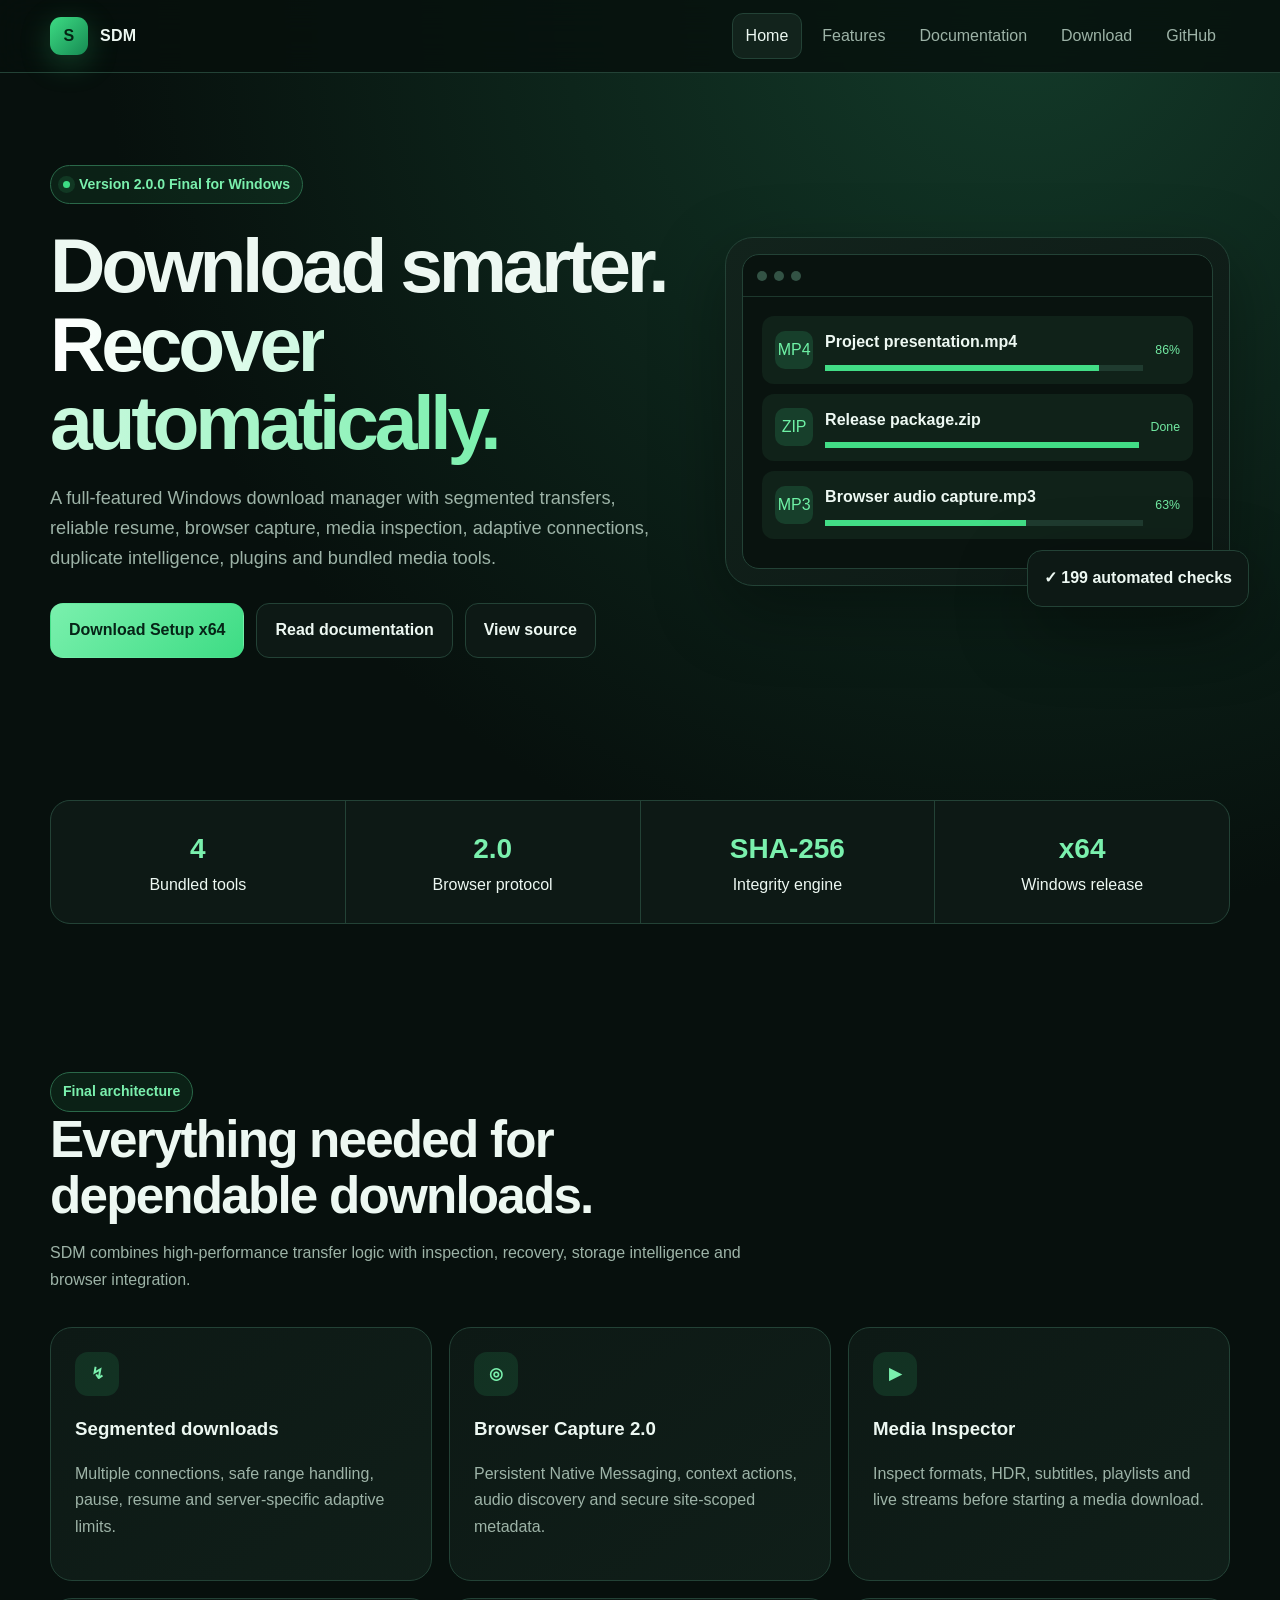
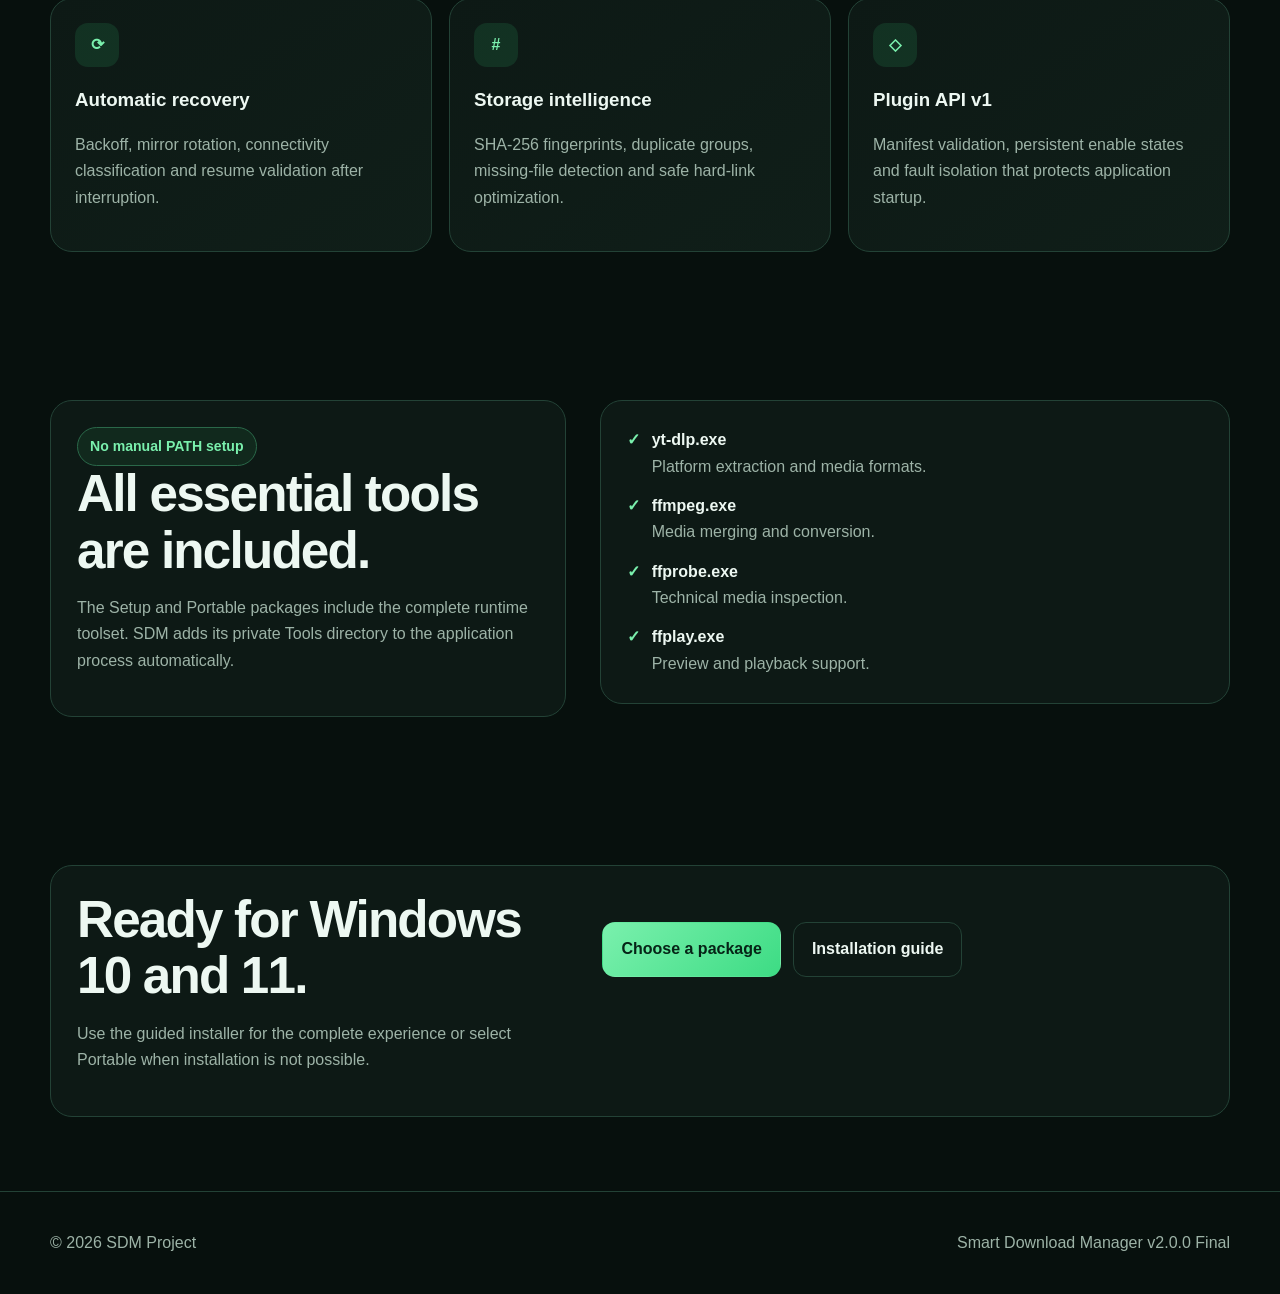
==== docs/index.html @ 6e7222d7 "Release SDM v2.0.0 Final" ====
<!doctype html><html lang="en"><head><meta charset="utf-8"><meta name="viewport" content="width=device-width,initial-scale=1"><meta name="color-scheme" content="dark"><meta name="theme-color" content="#07100d"><meta name="description" content="SDM v2.0.0 is a smart Windows download manager with segmented downloads, browser capture, media inspection, recovery, plugins and bundled tools."><title>SDM — Smart Download Manager</title><link rel="stylesheet" href="assets/css/site.css"></head><body><nav class="nav"><div class="container nav-inner"><a class="brand" href="index.html"><span class="logo">S</span> SDM</a><button class="icon-btn menu-btn">Menu</button><div class="nav-links"><a class="active" href="index.html">Home</a><a href="features.html">Features</a><a href="docs.html">Documentation</a><a href="download.html">Download</a><a data-repo href="#">GitHub</a></div></div></nav><main><section class="hero"><div class="container hero-grid"><div><span class="eyebrow"><i class="dot"></i> Version 2.0.0 Final for Windows</span><h1>Download smarter.<br><span class="gradient">Recover automatically.</span></h1><p class="lead">A full-featured Windows download manager with segmented transfers, reliable resume, browser capture, media inspection, adaptive connections, duplicate intelligence, plugins and bundled media tools.</p><div class="actions"><a class="btn primary" data-release="setup" href="#">Download Setup x64</a><a class="btn" href="docs.html">Read documentation</a><a class="btn" data-repo href="#">View source</a></div></div><div><div class="hero-card"><div class="window"><div class="window-top"><span></span><span></span><span></span></div><div class="window-body"><div class="download-row"><div class="file-icon">MP4</div><div><b>Project presentation.mp4</b><div class="bar"><i style="width:86%"></i></div></div><span class="status">86%</span></div><div class="download-row"><div class="file-icon">ZIP</div><div><b>Release package.zip</b><div class="bar"><i style="width:100%"></i></div></div><span class="status">Done</span></div><div class="download-row"><div class="file-icon">MP3</div><div><b>Browser audio capture.mp3</b><div class="bar"><i style="width:63%"></i></div></div><span class="status">63%</span></div></div></div><div class="float-badge">✓ 199 automated checks</div></div></div></div></section><section class="section"><div class="container"><div class="stats"><div class="stat"><strong>4</strong>Bundled tools</div><div class="stat"><strong>2.0</strong>Browser protocol</div><div class="stat"><strong>SHA-256</strong>Integrity engine</div><div class="stat"><strong>x64</strong>Windows release</div></div></div></section><section class="section"><div class="container"><div class="section-head"><span class="eyebrow">Final architecture</span><h2>Everything needed for dependable downloads.</h2><p class="muted">SDM combines high-performance transfer logic with inspection, recovery, storage intelligence and browser integration.</p></div><div class="grid"><article class="card"><span class="card-icon">↯</span><h3>Segmented downloads</h3><p class="muted">Multiple connections, safe range handling, pause, resume and server-specific adaptive limits.</p></article><article class="card"><span class="card-icon">◎</span><h3>Browser Capture 2.0</h3><p class="muted">Persistent Native Messaging, context actions, audio discovery and secure site-scoped metadata.</p></article><article class="card"><span class="card-icon">▶</span><h3>Media Inspector</h3><p class="muted">Inspect formats, HDR, subtitles, playlists and live streams before starting a media download.</p></article><article class="card"><span class="card-icon">⟳</span><h3>Automatic recovery</h3><p class="muted">Backoff, mirror rotation, connectivity classification and resume validation after interruption.</p></article><article class="card"><span class="card-icon">#</span><h3>Storage intelligence</h3><p class="muted">SHA-256 fingerprints, duplicate groups, missing-file detection and safe hard-link optimization.</p></article><article class="card"><span class="card-icon">◇</span><h3>Plugin API v1</h3><p class="muted">Manifest validation, persistent enable states and fault isolation that protects application startup.</p></article></div></div></section><section class="section"><div class="container split"><div class="panel"><span class="eyebrow">No manual PATH setup</span><h2>All essential tools are included.</h2><p class="muted">The Setup and Portable packages include the complete runtime toolset. SDM adds its private Tools directory to the application process automatically.</p></div><div class="panel checklist"><div class="check"><b>✓</b><div><strong>yt-dlp.exe</strong><br><span class="muted">Platform extraction and media formats.</span></div></div><div class="check"><b>✓</b><div><strong>ffmpeg.exe</strong><br><span class="muted">Media merging and conversion.</span></div></div><div class="check"><b>✓</b><div><strong>ffprobe.exe</strong><br><span class="muted">Technical media inspection.</span></div></div><div class="check"><b>✓</b><div><strong>ffplay.exe</strong><br><span class="muted">Preview and playback support.</span></div></div></div></div></section><section class="section"><div class="container panel"><div class="split"><div><h2>Ready for Windows 10 and 11.</h2><p class="muted">Use the guided installer for the complete experience or select Portable when installation is not possible.</p></div><div class="actions"><a class="btn primary" href="download.html">Choose a package</a><a class="btn" href="docs.html#install">Installation guide</a></div></div></div></section></main><footer class="footer"><div class="container footer-grid"><span>© <span data-year></span> SDM Project</span><span>Smart Download Manager v2.0.0 Final</span></div></footer><script src="assets/js/site.js"></script></body></html>
---- docs/assets/css/site.css ----
:root{color-scheme:dark;--bg:#07100d;--surface:#0d1915;--surface2:#12231c;--text:#edf8f2;--muted:#9db3a7;--line:#234236;--green:#3ddc84;--green2:#7af0ad;--shadow:0 24px 70px rgba(0,0,0,.34);--radius:22px;--max:1180px}*{box-sizing:border-box}html{scroll-behavior:smooth}body{margin:0;background:radial-gradient(circle at 80% 0,#133a29 0,transparent 30%),var(--bg);color:var(--text);font-family:Inter,Segoe UI,Arial,sans-serif;line-height:1.65}a{color:inherit;text-decoration:none}button,input{font:inherit}.container{width:min(calc(100% - 32px),var(--max));margin:auto}.nav{position:sticky;top:0;z-index:50;background:color-mix(in srgb,var(--bg) 84%,transparent);backdrop-filter:blur(18px);border-bottom:1px solid var(--line)}.nav-inner{height:72px;display:flex;align-items:center;justify-content:space-between;gap:22px}.brand{display:flex;align-items:center;gap:12px;font-weight:800;letter-spacing:.3px}.logo{width:38px;height:38px;border-radius:11px;background:linear-gradient(135deg,var(--green),#168a52);display:grid;place-items:center;color:#042313;font-weight:900;box-shadow:0 8px 30px rgba(61,220,132,.25)}.nav-links{display:flex;align-items:center;gap:6px}.nav-links a,.icon-btn{padding:9px 13px;border-radius:11px;color:var(--muted);border:1px solid transparent;background:transparent;cursor:pointer}.nav-links a:hover,.nav-links a.active,.icon-btn:hover{color:var(--text);background:var(--surface2);border-color:var(--line)}.menu-btn{display:none}.hero{padding:92px 0 68px}.hero-grid{display:grid;grid-template-columns:1.1fr .9fr;gap:58px;align-items:center}.eyebrow{display:inline-flex;align-items:center;gap:9px;padding:7px 12px;border:1px solid #2a6849;border-radius:999px;color:var(--green2);background:rgba(61,220,132,.08);font-size:.88rem;font-weight:700}.dot{width:7px;height:7px;border-radius:50%;background:var(--green);box-shadow:0 0 0 5px rgba(61,220,132,.12)}h1{font-size:clamp(2.55rem,6vw,5.5rem);line-height:1.02;letter-spacing:-.055em;margin:22px 0 22px}.gradient{background:linear-gradient(90deg,#fff,var(--green2));-webkit-background-clip:text;color:transparent}.lead{font-size:1.14rem;color:var(--muted);max-width:700px}.actions{display:flex;flex-wrap:wrap;gap:12px;margin-top:30px}.btn{display:inline-flex;align-items:center;justify-content:center;gap:9px;padding:13px 18px;border-radius:13px;font-weight:800;border:1px solid var(--line);background:var(--surface);transition:.2s}.btn:hover{transform:translateY(-2px);border-color:#398060}.btn.primary{color:#062417;background:linear-gradient(135deg,var(--green2),var(--green));border-color:transparent}.hero-card{position:relative;background:linear-gradient(145deg,var(--surface2),var(--surface));border:1px solid var(--line);border-radius:28px;padding:16px;box-shadow:var(--shadow)}.window{border:1px solid var(--line);border-radius:17px;overflow:hidden;background:#09130f}.window-top{height:42px;display:flex;align-items:center;gap:7px;padding:0 14px;border-bottom:1px solid #1d382d}.window-top span{width:10px;height:10px;border-radius:50%;background:#335345}.window-body{padding:19px}.download-row{display:grid;grid-template-columns:38px 1fr auto;gap:12px;align-items:center;padding:13px;border-radius:12px;background:#102219;margin-bottom:10px}.file-icon{width:38px;height:38px;display:grid;place-items:center;border-radius:10px;background:#173f2b;color:#6ef1a5}.bar{height:6px;background:#1f3b2f;border-radius:0;margin-top:9px;overflow:hidden}.bar i{display:block;height:100%;background:#42dd86}.status{font-size:.77rem;color:#72e9a2}.float-badge{position:absolute;right:-20px;bottom:-22px;background:var(--surface);border:1px solid var(--line);padding:14px 16px;border-radius:15px;box-shadow:var(--shadow);font-weight:800}.section{padding:74px 0}.section-head{max-width:720px;margin-bottom:34px}.section h2{font-size:clamp(2rem,4vw,3.3rem);line-height:1.1;letter-spacing:-.035em;margin:0 0 13px}.muted{color:var(--muted)}.grid{display:grid;grid-template-columns:repeat(3,1fr);gap:17px}.card{background:linear-gradient(145deg,var(--surface),color-mix(in srgb,var(--surface2) 55%,var(--surface)));border:1px solid var(--line);border-radius:var(--radius);padding:24px;transition:.22s}.card:hover{transform:translateY(-4px);border-color:#3b7659}.card-icon{width:44px;height:44px;border-radius:13px;display:grid;place-items:center;background:rgba(61,220,132,.12);color:var(--green2);font-weight:900}.card h3{margin:18px 0 8px}.stats{display:grid;grid-template-columns:repeat(4,1fr);gap:1px;background:var(--line);border:1px solid var(--line);border-radius:20px;overflow:hidden}.stat{background:var(--surface);padding:25px;text-align:center}.stat strong{display:block;font-size:1.75rem;color:var(--green2)}.split{display:grid;grid-template-columns:.9fr 1.1fr;gap:34px;align-items:start}.panel{background:var(--surface);border:1px solid var(--line);border-radius:var(--radius);padding:26px}.checklist{display:grid;gap:13px}.check{display:flex;gap:12px}.check b{color:var(--green2)}.download-grid{display:grid;grid-template-columns:repeat(3,1fr);gap:18px}.download-card{position:relative}.tag{position:absolute;top:18px;right:18px;font-size:.72rem;font-weight:900;color:#072518;background:var(--green2);padding:5px 9px;border-radius:999px}.code{position:relative;background:#050a08;color:#cce9d8;border:1px solid #20382f;border-radius:14px;padding:17px;overflow:auto;font:13px/1.65 Consolas,monospace}.copy{position:absolute;top:10px;right:10px;border:1px solid #28493a;background:#10231a;color:#cce9d8;border-radius:8px;padding:6px 9px;cursor:pointer}.docs-layout{display:grid;grid-template-columns:250px 1fr;gap:32px;padding:45px 0 80px}.sidebar{position:sticky;top:94px;height:max-content;border:1px solid var(--line);border-radius:17px;padding:12px;background:var(--surface)}.sidebar a{display:block;padding:9px 11px;border-radius:9px;color:var(--muted)}.sidebar a:hover{background:var(--surface2);color:var(--text)}.doc-content h1{font-size:clamp(2.4rem,5vw,4.4rem)}.doc-content h2{margin-top:54px;padding-top:20px;border-top:1px solid var(--line)}.table-wrap{overflow:auto;border:1px solid var(--line);border-radius:14px}table{width:100%;border-collapse:collapse;min-width:650px}th,td{text-align:left;padding:13px 15px;border-bottom:1px solid var(--line)}th{background:var(--surface2)}.faq details{background:var(--surface);border:1px solid var(--line);border-radius:14px;padding:17px 19px;margin-bottom:10px}.faq summary{cursor:pointer;font-weight:800}.footer{border-top:1px solid var(--line);padding:38px 0;color:var(--muted)}.footer-grid{display:flex;justify-content:space-between;gap:20px;flex-wrap:wrap}.notice{padding:15px 17px;border-radius:13px;border:1px solid #376c50;background:rgba(61,220,132,.07)}@media(max-width:900px){.hero-grid,.split{grid-template-columns:1fr}.hero-card{max-width:620px}.grid{grid-template-columns:repeat(2,1fr)}.download-grid{grid-template-columns:1fr}.docs-layout{grid-template-columns:1fr}.sidebar{position:static;display:flex;overflow:auto;white-space:nowrap}.stats{grid-template-columns:repeat(2,1fr)}}@media(max-width:720px){.nav-inner{height:64px}.menu-btn{display:block}.nav-links{display:none;position:absolute;left:16px;right:16px;top:70px;flex-direction:column;align-items:stretch;padding:10px;background:var(--surface);border:1px solid var(--line);border-radius:16px;box-shadow:var(--shadow)}.nav-links.open{display:flex}.hero{padding:62px 0 48px}.grid{grid-template-columns:1fr}.stats{grid-template-columns:1fr 1fr}.float-badge{position:static;margin-top:12px}.actions .btn{width:100%}.container{width:min(calc(100% - 22px),var(--max))}}@media(max-width:420px){.stats{grid-template-columns:1fr}h1{font-size:2.6rem}.card,.panel{padding:19px}}@media(prefers-reduced-motion:reduce){*{scroll-behavior:auto!important;transition:none!important}}
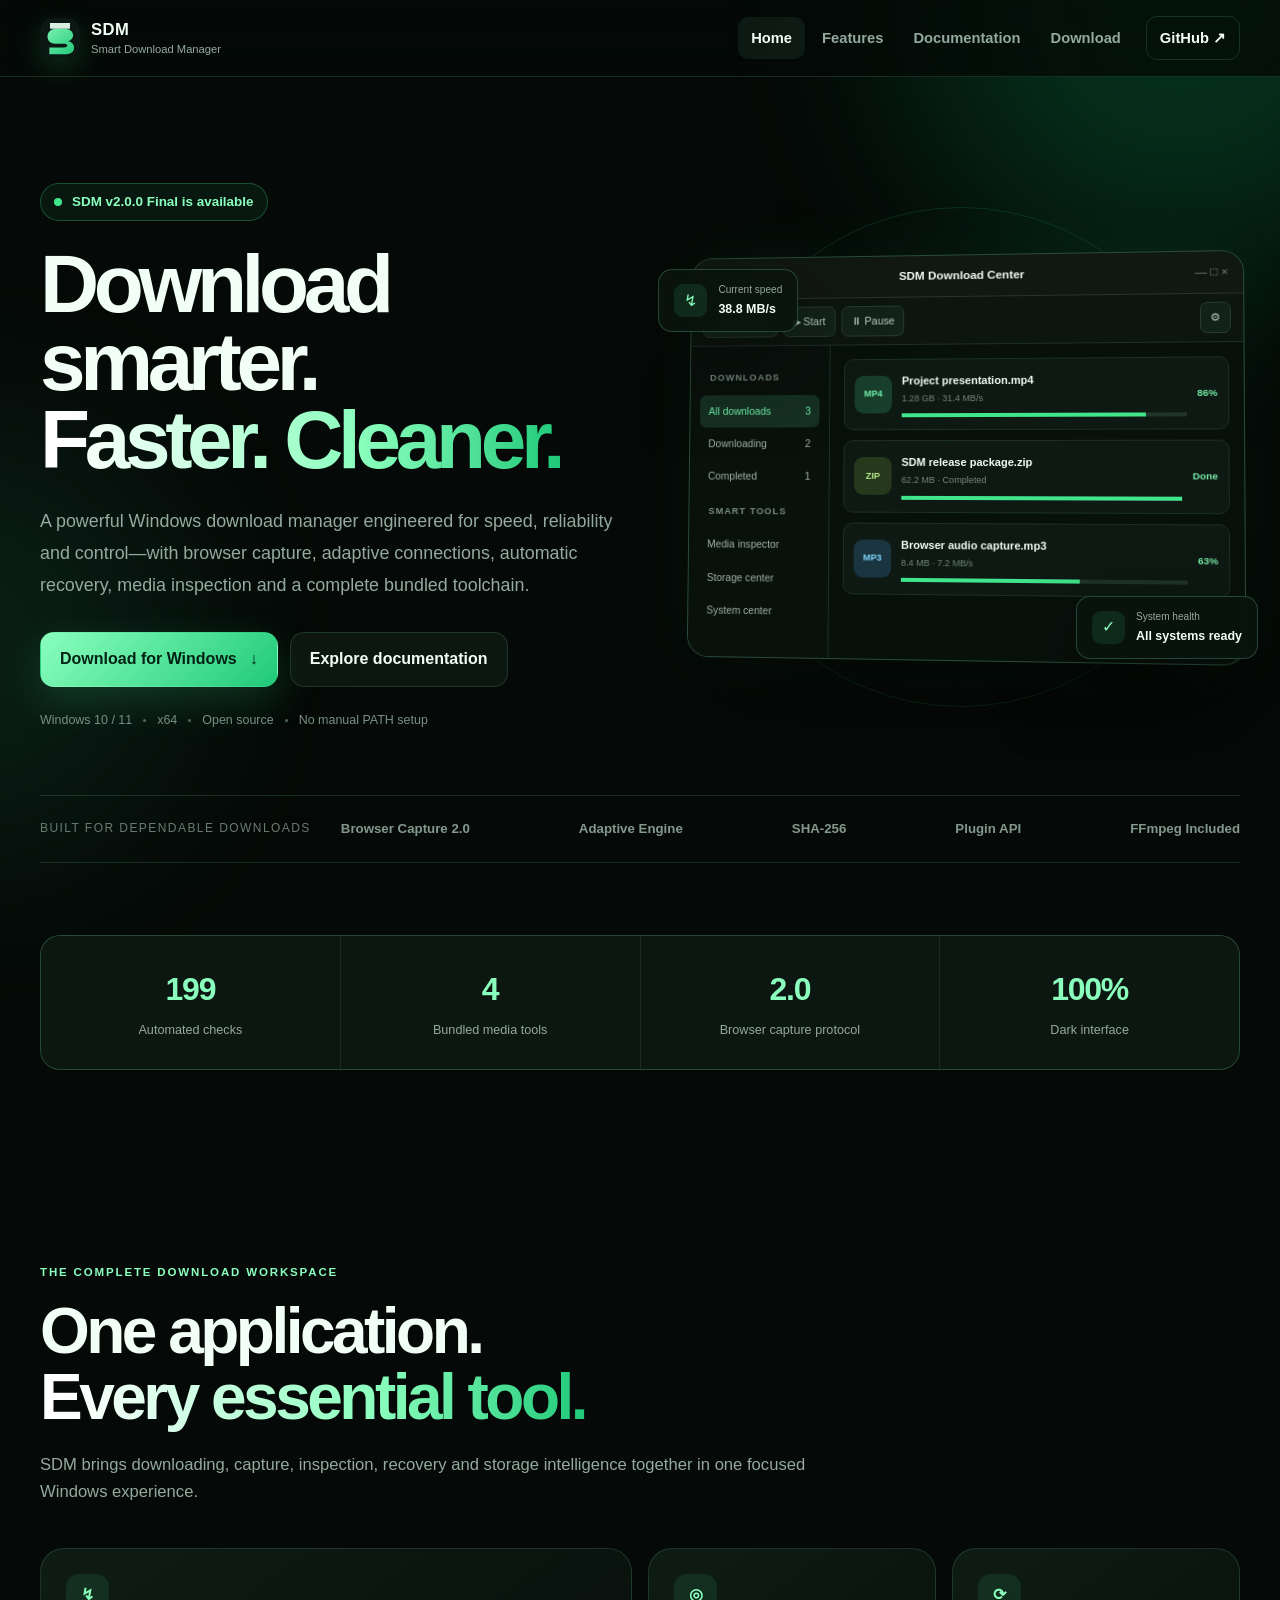
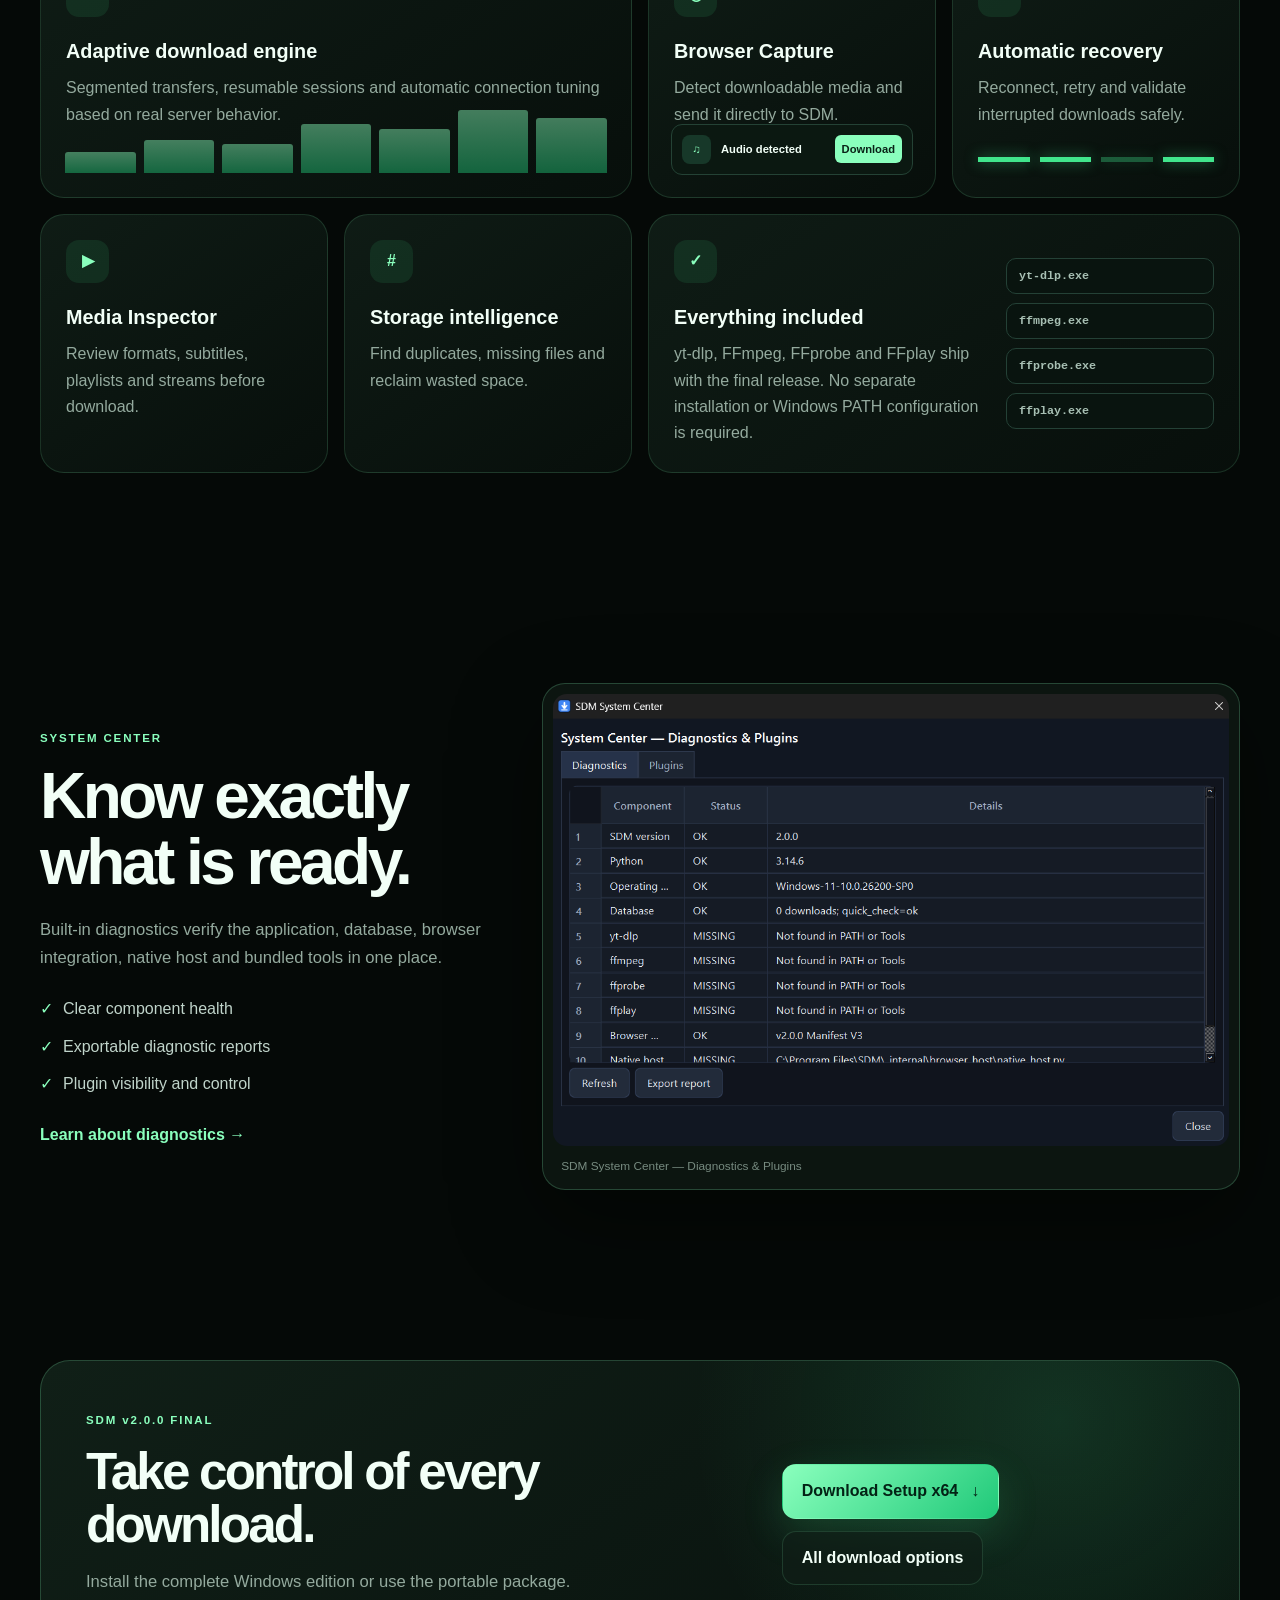
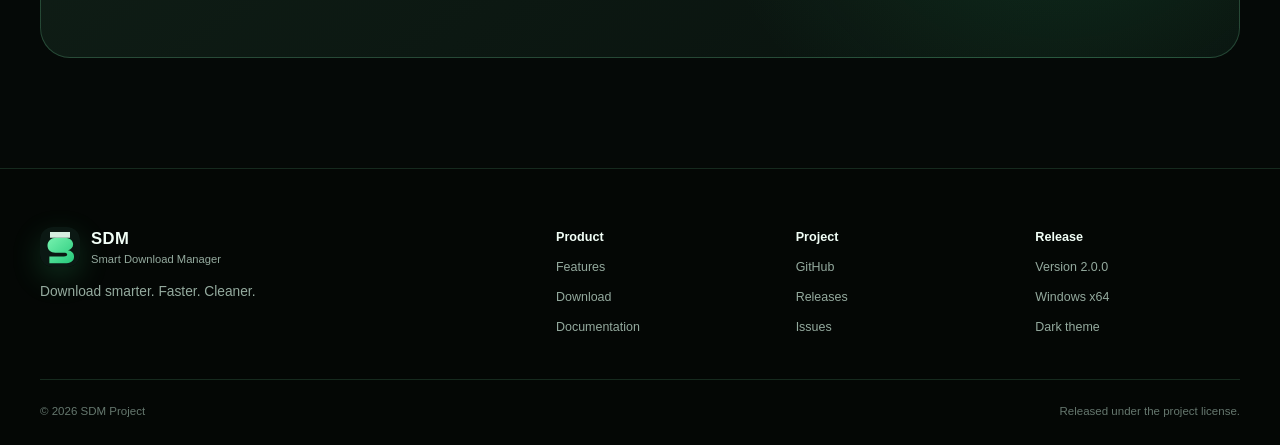
==== commit faf47495: "Build SDM official website phase 1" ====
--- a/docs/index.html
+++ b/docs/index.html
@@ -1 +1,112 @@
-<!doctype html><html lang="en"><head><meta charset="utf-8"><meta name="viewport" content="width=device-width,initial-scale=1"><meta name="color-scheme" content="dark"><meta name="theme-color" content="#07100d"><meta name="description" content="SDM v2.0.0 is a smart Windows download manager with segmented downloads, browser capture, media inspection, recovery, plugins and bundled tools."><title>SDM — Smart Download Manager</title><link rel="stylesheet" href="assets/css/site.css"></head><body><nav class="nav"><div class="container nav-inner"><a class="brand" href="index.html"><span class="logo">S</span> SDM</a><button class="icon-btn menu-btn">Menu</button><div class="nav-links"><a class="active" href="index.html">Home</a><a href="features.html">Features</a><a href="docs.html">Documentation</a><a href="download.html">Download</a><a data-repo href="#">GitHub</a></div></div></nav><main><section class="hero"><div class="container hero-grid"><div><span class="eyebrow"><i class="dot"></i> Version 2.0.0 Final for Windows</span><h1>Download smarter.<br><span class="gradient">Recover automatically.</span></h1><p class="lead">A full-featured Windows download manager with segmented transfers, reliable resume, browser capture, media inspection, adaptive connections, duplicate intelligence, plugins and bundled media tools.</p><div class="actions"><a class="btn primary" data-release="setup" href="#">Download Setup x64</a><a class="btn" href="docs.html">Read documentation</a><a class="btn" data-repo href="#">View source</a></div></div><div><div class="hero-card"><div class="window"><div class="window-top"><span></span><span></span><span></span></div><div class="window-body"><div class="download-row"><div class="file-icon">MP4</div><div><b>Project presentation.mp4</b><div class="bar"><i style="width:86%"></i></div></div><span class="status">86%</span></div><div class="download-row"><div class="file-icon">ZIP</div><div><b>Release package.zip</b><div class="bar"><i style="width:100%"></i></div></div><span class="status">Done</span></div><div class="download-row"><div class="file-icon">MP3</div><div><b>Browser audio capture.mp3</b><div class="bar"><i style="width:63%"></i></div></div><span class="status">63%</span></div></div></div><div class="float-badge">✓ 199 automated checks</div></div></div></div></section><section class="section"><div class="container"><div class="stats"><div class="stat"><strong>4</strong>Bundled tools</div><div class="stat"><strong>2.0</strong>Browser protocol</div><div class="stat"><strong>SHA-256</strong>Integrity engine</div><div class="stat"><strong>x64</strong>Windows release</div></div></div></section><section class="section"><div class="container"><div class="section-head"><span class="eyebrow">Final architecture</span><h2>Everything needed for dependable downloads.</h2><p class="muted">SDM combines high-performance transfer logic with inspection, recovery, storage intelligence and browser integration.</p></div><div class="grid"><article class="card"><span class="card-icon">↯</span><h3>Segmented downloads</h3><p class="muted">Multiple connections, safe range handling, pause, resume and server-specific adaptive limits.</p></article><article class="card"><span class="card-icon">◎</span><h3>Browser Capture 2.0</h3><p class="muted">Persistent Native Messaging, context actions, audio discovery and secure site-scoped metadata.</p></article><article class="card"><span class="card-icon">▶</span><h3>Media Inspector</h3><p class="muted">Inspect formats, HDR, subtitles, playlists and live streams before starting a media download.</p></article><article class="card"><span class="card-icon">⟳</span><h3>Automatic recovery</h3><p class="muted">Backoff, mirror rotation, connectivity classification and resume validation after interruption.</p></article><article class="card"><span class="card-icon">#</span><h3>Storage intelligence</h3><p class="muted">SHA-256 fingerprints, duplicate groups, missing-file detection and safe hard-link optimization.</p></article><article class="card"><span class="card-icon">◇</span><h3>Plugin API v1</h3><p class="muted">Manifest validation, persistent enable states and fault isolation that protects application startup.</p></article></div></div></section><section class="section"><div class="container split"><div class="panel"><span class="eyebrow">No manual PATH setup</span><h2>All essential tools are included.</h2><p class="muted">The Setup and Portable packages include the complete runtime toolset. SDM adds its private Tools directory to the application process automatically.</p></div><div class="panel checklist"><div class="check"><b>✓</b><div><strong>yt-dlp.exe</strong><br><span class="muted">Platform extraction and media formats.</span></div></div><div class="check"><b>✓</b><div><strong>ffmpeg.exe</strong><br><span class="muted">Media merging and conversion.</span></div></div><div class="check"><b>✓</b><div><strong>ffprobe.exe</strong><br><span class="muted">Technical media inspection.</span></div></div><div class="check"><b>✓</b><div><strong>ffplay.exe</strong><br><span class="muted">Preview and playback support.</span></div></div></div></div></section><section class="section"><div class="container panel"><div class="split"><div><h2>Ready for Windows 10 and 11.</h2><p class="muted">Use the guided installer for the complete experience or select Portable when installation is not possible.</p></div><div class="actions"><a class="btn primary" href="download.html">Choose a package</a><a class="btn" href="docs.html#install">Installation guide</a></div></div></div></section></main><footer class="footer"><div class="container footer-grid"><span>© <span data-year></span> SDM Project</span><span>Smart Download Manager v2.0.0 Final</span></div></footer><script src="assets/js/site.js"></script></body></html>
+<!doctype html>
+<html lang="en">
+<head>
+  <meta charset="utf-8">
+  <meta name="viewport" content="width=device-width,initial-scale=1">
+  <meta name="color-scheme" content="dark">
+  <meta name="theme-color" content="#050907">
+  <meta name="description" content="SDM is a modern Windows download manager with browser capture, resilient recovery, media inspection, smart rules, plugins and bundled tools.">
+  <meta property="og:title" content="SDM — Smart Download Manager">
+  <meta property="og:description" content="Download smarter. Faster. Cleaner.">
+  <meta property="og:type" content="website">
+  <meta property="og:image" content="assets/img/system-center.png">
+  <title>SDM — Smart Download Manager</title>
+  <link rel="icon" href="assets/img/logo.svg" type="image/svg+xml">
+  <link rel="stylesheet" href="assets/css/site.css">
+</head>
+<body>
+  <div class="ambient ambient-one" aria-hidden="true"></div>
+  <div class="ambient ambient-two" aria-hidden="true"></div>
+  <header class="site-header">
+    <div class="container nav-inner">
+      <a class="brand" href="index.html" aria-label="SDM home"><img src="assets/img/logo.svg" alt="" width="40" height="40"><span><strong>SDM</strong><small>Smart Download Manager</small></span></a>
+      <button class="menu-btn" type="button" aria-label="Open navigation" aria-expanded="false"><span></span><span></span><span></span></button>
+      <nav class="nav-links" aria-label="Primary navigation">
+        <a class="active" href="index.html">Home</a>
+        <a href="features.html">Features</a>
+        <a href="docs.html">Documentation</a>
+        <a href="download.html">Download</a>
+        <a class="nav-github" data-repo href="#">GitHub <span>↗</span></a>
+      </nav>
+    </div>
+  </header>
+
+  <main>
+    <section class="hero section-shell">
+      <div class="container hero-grid">
+        <div class="hero-copy reveal">
+          <div class="release-pill"><span class="pulse"></span> SDM v2.0.0 Final is available</div>
+          <h1>Download smarter.<br><span>Faster. Cleaner.</span></h1>
+          <p class="hero-lead">A powerful Windows download manager engineered for speed, reliability and control—with browser capture, adaptive connections, automatic recovery, media inspection and a complete bundled toolchain.</p>
+          <div class="hero-actions">
+            <a class="btn btn-primary" data-release="setup" href="#"><span>Download for Windows</span><b>↓</b></a>
+            <a class="btn btn-secondary" href="docs.html">Explore documentation</a>
+          </div>
+          <div class="hero-meta">
+            <span>Windows 10 / 11</span><i></i><span>x64</span><i></i><span>Open source</span><i></i><span>No manual PATH setup</span>
+          </div>
+        </div>
+
+        <div class="product-stage reveal" data-delay="120">
+          <div class="stage-orbit orbit-a"></div><div class="stage-orbit orbit-b"></div>
+          <div class="app-window" data-parallax>
+            <div class="app-titlebar"><div class="traffic"><span></span><span></span><span></span></div><strong>SDM Download Center</strong><div class="title-action">— □ ×</div></div>
+            <div class="app-toolbar"><button>＋ Add URL</button><button>▶ Start</button><button>⏸ Pause</button><span></span><button>⚙</button></div>
+            <div class="app-content">
+              <aside class="app-sidebar"><b>Downloads</b><a class="selected">All downloads <em>3</em></a><a>Downloading <em>2</em></a><a>Completed <em>1</em></a><b>Smart tools</b><a>Media inspector</a><a>Storage center</a><a>System center</a></aside>
+              <div class="app-list">
+                <div class="download-item"><div class="file-type video">MP4</div><div class="file-info"><strong>Project presentation.mp4</strong><small>1.28 GB · 31.4 MB/s</small><div class="progress"><span style="width:86%"></span></div></div><b class="percent">86%</b></div>
+                <div class="download-item"><div class="file-type archive">ZIP</div><div class="file-info"><strong>SDM release package.zip</strong><small>62.2 MB · Completed</small><div class="progress"><span style="width:100%"></span></div></div><b class="done">Done</b></div>
+                <div class="download-item"><div class="file-type audio">MP3</div><div class="file-info"><strong>Browser audio capture.mp3</strong><small>8.4 MB · 7.2 MB/s</small><div class="progress"><span style="width:63%"></span></div></div><b class="percent">63%</b></div>
+              </div>
+            </div>
+          </div>
+          <div class="stage-card card-speed"><span>↯</span><div><small>Current speed</small><strong>38.8 MB/s</strong></div></div>
+          <div class="stage-card card-health"><span>✓</span><div><small>System health</small><strong>All systems ready</strong></div></div>
+        </div>
+      </div>
+      <div class="container trusted-row reveal" data-delay="180"><span>Built for dependable downloads</span><div><b>Browser Capture 2.0</b><b>Adaptive Engine</b><b>SHA-256</b><b>Plugin API</b><b>FFmpeg Included</b></div></div>
+    </section>
+
+    <section class="metrics section-shell">
+      <div class="container metric-grid reveal">
+        <article><strong>199</strong><span>Automated checks</span></article>
+        <article><strong>4</strong><span>Bundled media tools</span></article>
+        <article><strong>2.0</strong><span>Browser capture protocol</span></article>
+        <article><strong>100%</strong><span>Dark interface</span></article>
+      </div>
+    </section>
+
+    <section class="showcase section-shell">
+      <div class="container">
+        <div class="section-heading reveal"><span class="kicker">THE COMPLETE DOWNLOAD WORKSPACE</span><h2>One application.<br><span>Every essential tool.</span></h2><p>SDM brings downloading, capture, inspection, recovery and storage intelligence together in one focused Windows experience.</p></div>
+        <div class="feature-bento">
+          <article class="bento-card bento-wide reveal"><div class="icon-box">↯</div><h3>Adaptive download engine</h3><p>Segmented transfers, resumable sessions and automatic connection tuning based on real server behavior.</p><div class="mini-chart"><i style="height:30%"></i><i style="height:48%"></i><i style="height:42%"></i><i style="height:72%"></i><i style="height:64%"></i><i style="height:92%"></i><i style="height:80%"></i></div></article>
+          <article class="bento-card reveal" data-delay="80"><div class="icon-box">◎</div><h3>Browser Capture</h3><p>Detect downloadable media and send it directly to SDM.</p><div class="browser-chip"><span>♫</span><b>Audio detected</b><em>Download</em></div></article>
+          <article class="bento-card reveal" data-delay="120"><div class="icon-box">⟳</div><h3>Automatic recovery</h3><p>Reconnect, retry and validate interrupted downloads safely.</p><div class="recovery-line"><span></span><span></span><span></span><span></span></div></article>
+          <article class="bento-card reveal"><div class="icon-box">▶</div><h3>Media Inspector</h3><p>Review formats, subtitles, playlists and streams before download.</p></article>
+          <article class="bento-card reveal" data-delay="80"><div class="icon-box">#</div><h3>Storage intelligence</h3><p>Find duplicates, missing files and reclaim wasted space.</p></article>
+          <article class="bento-card bento-wide tools-card reveal" data-delay="120"><div><div class="icon-box">✓</div><h3>Everything included</h3><p>yt-dlp, FFmpeg, FFprobe and FFplay ship with the final release. No separate installation or Windows PATH configuration is required.</p></div><div class="tool-list"><span>yt-dlp.exe</span><span>ffmpeg.exe</span><span>ffprobe.exe</span><span>ffplay.exe</span></div></article>
+        </div>
+      </div>
+    </section>
+
+    <section class="system-preview section-shell">
+      <div class="container preview-grid">
+        <div class="preview-copy reveal"><span class="kicker">SYSTEM CENTER</span><h2>Know exactly what is ready.</h2><p>Built-in diagnostics verify the application, database, browser integration, native host and bundled tools in one place.</p><ul><li>Clear component health</li><li>Exportable diagnostic reports</li><li>Plugin visibility and control</li></ul><a class="text-link" href="docs.html">Learn about diagnostics →</a></div>
+        <figure class="screenshot-frame reveal" data-delay="100"><img src="assets/img/system-center.png" alt="SDM System Center diagnostics window" loading="lazy"><figcaption>SDM System Center — Diagnostics & Plugins</figcaption></figure>
+      </div>
+    </section>
+
+    <section class="cta section-shell">
+      <div class="container cta-panel reveal"><div><span class="kicker">SDM v2.0.0 FINAL</span><h2>Take control of every download.</h2><p>Install the complete Windows edition or use the portable package.</p></div><div class="cta-actions"><a class="btn btn-primary" data-release="setup" href="#">Download Setup x64 <b>↓</b></a><a class="btn btn-secondary" href="download.html">All download options</a></div></div>
+    </section>
+  </main>
+
+  <footer class="site-footer">
+    <div class="container footer-main"><div class="footer-brand"><a class="brand" href="index.html"><img src="assets/img/logo.svg" alt="" width="40" height="40"><span><strong>SDM</strong><small>Smart Download Manager</small></span></a><p>Download smarter. Faster. Cleaner.</p></div><div class="footer-links"><div><strong>Product</strong><a href="features.html">Features</a><a href="download.html">Download</a><a href="docs.html">Documentation</a></div><div><strong>Project</strong><a data-repo href="#">GitHub</a><a data-releases href="#">Releases</a><a data-issues href="#">Issues</a></div><div><strong>Release</strong><span>Version 2.0.0</span><span>Windows x64</span><span>Dark theme</span></div></div></div>
+    <div class="container footer-bottom"><span>© <span data-year></span> SDM Project</span><span>Released under the project license.</span></div>
+  </footer>
+  <script src="assets/js/site.js"></script>
+</body>
+</html>
--- a/docs/assets/css/site.css
+++ b/docs/assets/css/site.css
@@ -1 +1,7 @@
-:root{color-scheme:dark;--bg:#07100d;--surface:#0d1915;--surface2:#12231c;--text:#edf8f2;--muted:#9db3a7;--line:#234236;--green:#3ddc84;--green2:#7af0ad;--shadow:0 24px 70px rgba(0,0,0,.34);--radius:22px;--max:1180px}*{box-sizing:border-box}html{scroll-behavior:smooth}body{margin:0;background:radial-gradient(circle at 80% 0,#133a29 0,transparent 30%),var(--bg);color:var(--text);font-family:Inter,Segoe UI,Arial,sans-serif;line-height:1.65}a{color:inherit;text-decoration:none}button,input{font:inherit}.container{width:min(calc(100% - 32px),var(--max));margin:auto}.nav{position:sticky;top:0;z-index:50;background:color-mix(in srgb,var(--bg) 84%,transparent);backdrop-filter:blur(18px);border-bottom:1px solid var(--line)}.nav-inner{height:72px;display:flex;align-items:center;justify-content:space-between;gap:22px}.brand{display:flex;align-items:center;gap:12px;font-weight:800;letter-spacing:.3px}.logo{width:38px;height:38px;border-radius:11px;background:linear-gradient(135deg,var(--green),#168a52);display:grid;place-items:center;color:#042313;font-weight:900;box-shadow:0 8px 30px rgba(61,220,132,.25)}.nav-links{display:flex;align-items:center;gap:6px}.nav-links a,.icon-btn{padding:9px 13px;border-radius:11px;color:var(--muted);border:1px solid transparent;background:transparent;cursor:pointer}.nav-links a:hover,.nav-links a.active,.icon-btn:hover{color:var(--text);background:var(--surface2);border-color:var(--line)}.menu-btn{display:none}.hero{padding:92px 0 68px}.hero-grid{display:grid;grid-template-columns:1.1fr .9fr;gap:58px;align-items:center}.eyebrow{display:inline-flex;align-items:center;gap:9px;padding:7px 12px;border:1px solid #2a6849;border-radius:999px;color:var(--green2);background:rgba(61,220,132,.08);font-size:.88rem;font-weight:700}.dot{width:7px;height:7px;border-radius:50%;background:var(--green);box-shadow:0 0 0 5px rgba(61,220,132,.12)}h1{font-size:clamp(2.55rem,6vw,5.5rem);line-height:1.02;letter-spacing:-.055em;margin:22px 0 22px}.gradient{background:linear-gradient(90deg,#fff,var(--green2));-webkit-background-clip:text;color:transparent}.lead{font-size:1.14rem;color:var(--muted);max-width:700px}.actions{display:flex;flex-wrap:wrap;gap:12px;margin-top:30px}.btn{display:inline-flex;align-items:center;justify-content:center;gap:9px;padding:13px 18px;border-radius:13px;font-weight:800;border:1px solid var(--line);background:var(--surface);transition:.2s}.btn:hover{transform:translateY(-2px);border-color:#398060}.btn.primary{color:#062417;background:linear-gradient(135deg,var(--green2),var(--green));border-color:transparent}.hero-card{position:relative;background:linear-gradient(145deg,var(--surface2),var(--surface));border:1px solid var(--line);border-radius:28px;padding:16px;box-shadow:var(--shadow)}.window{border:1px solid var(--line);border-radius:17px;overflow:hidden;background:#09130f}.window-top{height:42px;display:flex;align-items:center;gap:7px;padding:0 14px;border-bottom:1px solid #1d382d}.window-top span{width:10px;height:10px;border-radius:50%;background:#335345}.window-body{padding:19px}.download-row{display:grid;grid-template-columns:38px 1fr auto;gap:12px;align-items:center;padding:13px;border-radius:12px;background:#102219;margin-bottom:10px}.file-icon{width:38px;height:38px;display:grid;place-items:center;border-radius:10px;background:#173f2b;color:#6ef1a5}.bar{height:6px;background:#1f3b2f;border-radius:0;margin-top:9px;overflow:hidden}.bar i{display:block;height:100%;background:#42dd86}.status{font-size:.77rem;color:#72e9a2}.float-badge{position:absolute;right:-20px;bottom:-22px;background:var(--surface);border:1px solid var(--line);padding:14px 16px;border-radius:15px;box-shadow:var(--shadow);font-weight:800}.section{padding:74px 0}.section-head{max-width:720px;margin-bottom:34px}.section h2{font-size:clamp(2rem,4vw,3.3rem);line-height:1.1;letter-spacing:-.035em;margin:0 0 13px}.muted{color:var(--muted)}.grid{display:grid;grid-template-columns:repeat(3,1fr);gap:17px}.card{background:linear-gradient(145deg,var(--surface),color-mix(in srgb,var(--surface2) 55%,var(--surface)));border:1px solid var(--line);border-radius:var(--radius);padding:24px;transition:.22s}.card:hover{transform:translateY(-4px);border-color:#3b7659}.card-icon{width:44px;height:44px;border-radius:13px;display:grid;place-items:center;background:rgba(61,220,132,.12);color:var(--green2);font-weight:900}.card h3{margin:18px 0 8px}.stats{display:grid;grid-template-columns:repeat(4,1fr);gap:1px;background:var(--line);border:1px solid var(--line);border-radius:20px;overflow:hidden}.stat{background:var(--surface);padding:25px;text-align:center}.stat strong{display:block;font-size:1.75rem;color:var(--green2)}.split{display:grid;grid-template-columns:.9fr 1.1fr;gap:34px;align-items:start}.panel{background:var(--surface);border:1px solid var(--line);border-radius:var(--radius);padding:26px}.checklist{display:grid;gap:13px}.check{display:flex;gap:12px}.check b{color:var(--green2)}.download-grid{display:grid;grid-template-columns:repeat(3,1fr);gap:18px}.download-card{position:relative}.tag{position:absolute;top:18px;right:18px;font-size:.72rem;font-weight:900;color:#072518;background:var(--green2);padding:5px 9px;border-radius:999px}.code{position:relative;background:#050a08;color:#cce9d8;border:1px solid #20382f;border-radius:14px;padding:17px;overflow:auto;font:13px/1.65 Consolas,monospace}.copy{position:absolute;top:10px;right:10px;border:1px solid #28493a;background:#10231a;color:#cce9d8;border-radius:8px;padding:6px 9px;cursor:pointer}.docs-layout{display:grid;grid-template-columns:250px 1fr;gap:32px;padding:45px 0 80px}.sidebar{position:sticky;top:94px;height:max-content;border:1px solid var(--line);border-radius:17px;padding:12px;background:var(--surface)}.sidebar a{display:block;padding:9px 11px;border-radius:9px;color:var(--muted)}.sidebar a:hover{background:var(--surface2);color:var(--text)}.doc-content h1{font-size:clamp(2.4rem,5vw,4.4rem)}.doc-content h2{margin-top:54px;padding-top:20px;border-top:1px solid var(--line)}.table-wrap{overflow:auto;border:1px solid var(--line);border-radius:14px}table{width:100%;border-collapse:collapse;min-width:650px}th,td{text-align:left;padding:13px 15px;border-bottom:1px solid var(--line)}th{background:var(--surface2)}.faq details{background:var(--surface);border:1px solid var(--line);border-radius:14px;padding:17px 19px;margin-bottom:10px}.faq summary{cursor:pointer;font-weight:800}.footer{border-top:1px solid var(--line);padding:38px 0;color:var(--muted)}.footer-grid{display:flex;justify-content:space-between;gap:20px;flex-wrap:wrap}.notice{padding:15px 17px;border-radius:13px;border:1px solid #376c50;background:rgba(61,220,132,.07)}@media(max-width:900px){.hero-grid,.split{grid-template-columns:1fr}.hero-card{max-width:620px}.grid{grid-template-columns:repeat(2,1fr)}.download-grid{grid-template-columns:1fr}.docs-layout{grid-template-columns:1fr}.sidebar{position:static;display:flex;overflow:auto;white-space:nowrap}.stats{grid-template-columns:repeat(2,1fr)}}@media(max-width:720px){.nav-inner{height:64px}.menu-btn{display:block}.nav-links{display:none;position:absolute;left:16px;right:16px;top:70px;flex-direction:column;align-items:stretch;padding:10px;background:var(--surface);border:1px solid var(--line);border-radius:16px;box-shadow:var(--shadow)}.nav-links.open{display:flex}.hero{padding:62px 0 48px}.grid{grid-template-columns:1fr}.stats{grid-template-columns:1fr 1fr}.float-badge{position:static;margin-top:12px}.actions .btn{width:100%}.container{width:min(calc(100% - 22px),var(--max))}}@media(max-width:420px){.stats{grid-template-columns:1fr}h1{font-size:2.6rem}.card,.panel{padding:19px}}@media(prefers-reduced-motion:reduce){*{scroll-behavior:auto!important;transition:none!important}}
+:root{color-scheme:dark;--bg:#050907;--bg2:#07110c;--panel:#0b1510;--panel2:#101e17;--panel3:#14271d;--text:#f2fff7;--muted:#94aa9e;--line:rgba(136,255,186,.14);--green:#41e58c;--green2:#8affbd;--green3:#20c979;--shadow:0 30px 90px rgba(0,0,0,.45);--max:1200px;--radius:24px}*{box-sizing:border-box}html{scroll-behavior:smooth;background:var(--bg)}body{margin:0;min-width:280px;background:var(--bg);color:var(--text);font-family:Inter,"Segoe UI",Arial,sans-serif;line-height:1.65;overflow-x:hidden}body:before{content:"";position:fixed;inset:0;pointer-events:none;opacity:.16;background-image:linear-gradient(rgba(255,255,255,.025) 1px,transparent 1px),linear-gradient(90deg,rgba(255,255,255,.025) 1px,transparent 1px);background-size:64px 64px;mask-image:linear-gradient(to bottom,#000,transparent 85%)}a{color:inherit;text-decoration:none}button{font:inherit}.container{width:min(calc(100% - 36px),var(--max));margin:auto}.section-shell{position:relative}.ambient{position:fixed;border-radius:50%;filter:blur(100px);pointer-events:none;opacity:.22;z-index:0}.ambient-one{width:540px;height:540px;background:#0ab967;top:-270px;right:-170px}.ambient-two{width:420px;height:420px;background:#1e7250;left:-240px;top:48%}.site-header{position:sticky;top:0;z-index:100;background:rgba(5,9,7,.78);border-bottom:1px solid var(--line);backdrop-filter:blur(22px)}.nav-inner{height:76px;display:flex;align-items:center;justify-content:space-between;gap:24px}.brand{display:flex;align-items:center;gap:11px}.brand img{border-radius:13px;box-shadow:0 10px 30px rgba(65,229,140,.18)}.brand span{display:flex;flex-direction:column;line-height:1.15}.brand strong{font-size:1.04rem;letter-spacing:.03em}.brand small{font-size:.7rem;color:var(--muted);margin-top:4px}.nav-links{display:flex;align-items:center;gap:4px}.nav-links a{padding:9px 13px;border-radius:11px;color:var(--muted);font-weight:650;font-size:.92rem;transition:.2s}.nav-links a:hover,.nav-links a.active{color:var(--text);background:rgba(138,255,189,.07)}.nav-links .nav-github{border:1px solid var(--line);margin-left:8px;color:var(--text)}.menu-btn{display:none;width:42px;height:42px;border:1px solid var(--line);border-radius:12px;background:var(--panel);padding:10px;cursor:pointer}.menu-btn span{display:block;height:2px;background:var(--text);margin:4px 0;border-radius:4px}.hero{padding:106px 0 44px;z-index:1}.hero-grid{display:grid;grid-template-columns:1.02fr .98fr;gap:62px;align-items:center}.release-pill{display:inline-flex;align-items:center;gap:10px;padding:7px 13px;border:1px solid rgba(65,229,140,.28);border-radius:999px;background:rgba(65,229,140,.07);color:var(--green2);font-size:.84rem;font-weight:750}.pulse{width:8px;height:8px;border-radius:50%;background:var(--green);box-shadow:0 0 0 0 rgba(65,229,140,.5);animation:pulse 2s infinite}.hero h1{font-size:clamp(3.2rem,6.4vw,6.5rem);line-height:.95;letter-spacing:-.065em;margin:24px 0 26px;max-width:790px}.hero h1 span,.section-heading h2 span{background:linear-gradient(90deg,#fff 5%,var(--green2) 62%,var(--green3));-webkit-background-clip:text;color:transparent}.hero-lead{font-size:1.12rem;line-height:1.8;color:var(--muted);max-width:680px}.hero-actions,.cta-actions{display:flex;flex-wrap:wrap;gap:12px;margin-top:31px}.btn{display:inline-flex;align-items:center;justify-content:center;gap:13px;min-height:52px;padding:13px 19px;border-radius:14px;border:1px solid var(--line);font-weight:800;transition:.22s;cursor:pointer}.btn:hover{transform:translateY(-3px)}.btn-primary{background:linear-gradient(135deg,var(--green2),var(--green3));color:#032215;border-color:transparent;box-shadow:0 14px 40px rgba(65,229,140,.18)}.btn-secondary{background:rgba(16,30,23,.72)}.hero-meta{display:flex;flex-wrap:wrap;align-items:center;gap:11px;margin-top:23px;color:#789085;font-size:.78rem}.hero-meta i{width:3px;height:3px;background:#52685e;border-radius:50%}.product-stage{position:relative;min-height:535px;display:grid;place-items:center;perspective:1100px}.stage-orbit{position:absolute;border:1px solid rgba(65,229,140,.14);border-radius:50%}.orbit-a{width:500px;height:500px;animation:spin 28s linear infinite}.orbit-b{width:390px;height:390px;border-style:dashed;animation:spinReverse 20s linear infinite}.app-window{position:relative;width:min(100%,590px);border:1px solid rgba(138,255,189,.25);border-radius:22px;background:#08100c;overflow:hidden;box-shadow:0 45px 110px rgba(0,0,0,.58),0 0 70px rgba(65,229,140,.08);transform:rotateY(-5deg) rotateX(2deg);transition:transform .15s ease-out}.app-titlebar{height:42px;display:grid;grid-template-columns:1fr auto 1fr;align-items:center;padding:0 14px;background:#111713;border-bottom:1px solid #27332d;font-size:.74rem}.traffic{display:flex;gap:6px}.traffic span{width:8px;height:8px;border-radius:50%;background:#43534b}.title-action{text-align:right;color:#74847c}.app-toolbar{height:48px;display:flex;gap:6px;align-items:center;padding:0 12px;background:#0c1510;border-bottom:1px solid #1c3026}.app-toolbar button{border:1px solid #263b31;background:#132219;color:#b8cec2;border-radius:7px;padding:6px 9px;font-size:.68rem}.app-toolbar>span{flex:1}.app-content{display:grid;grid-template-columns:145px 1fr;min-height:315px}.app-sidebar{padding:14px 10px;background:#09110d;border-right:1px solid #1d3027}.app-sidebar b{display:block;color:#788c81;font-size:.59rem;text-transform:uppercase;letter-spacing:.12em;margin:10px}.app-sidebar a{display:flex;justify-content:space-between;padding:8px 9px;color:#9fb2a8;font-size:.66rem;border-radius:7px}.app-sidebar a.selected{background:#163023;color:#70efa8}.app-sidebar em{font-style:normal}.app-list{padding:14px}.download-item{display:grid;grid-template-columns:38px 1fr auto;gap:10px;align-items:center;padding:12px 10px;border:1px solid #1b3025;border-radius:10px;background:#0e1913;margin-bottom:10px}.file-type{width:38px;height:38px;display:grid;place-items:center;border-radius:9px;font-size:.58rem;font-weight:900}.file-type.video{background:#173f2c;color:#74efaa}.file-type.archive{background:#27391d;color:#b5e98c}.file-type.audio{background:#1a3440;color:#82d8ff}.file-info strong{display:block;font-size:.69rem}.file-info small{display:block;color:#72877b;font-size:.57rem;margin-top:2px}.progress{height:4px;background:#20342a;margin-top:7px;border-radius:0;overflow:hidden}.progress span{display:block;height:100%;background:var(--green)}.percent,.done{font-size:.61rem;color:#78efa9}.stage-card{position:absolute;display:flex;align-items:center;gap:11px;background:rgba(10,20,15,.92);border:1px solid rgba(138,255,189,.22);border-radius:14px;padding:12px 15px;box-shadow:var(--shadow);backdrop-filter:blur(16px)}.stage-card>span{width:33px;height:33px;border-radius:9px;display:grid;place-items:center;background:rgba(65,229,140,.11);color:var(--green2)}.stage-card small{display:block;color:var(--muted);font-size:.63rem}.stage-card strong{display:block;font-size:.78rem}.card-speed{left:-24px;top:80px}.card-health{right:-18px;bottom:65px}.trusted-row{display:flex;align-items:center;gap:30px;margin-top:65px;padding:22px 0;border-top:1px solid var(--line);border-bottom:1px solid var(--line);color:#687b71}.trusted-row>span{white-space:nowrap;font-size:.75rem;text-transform:uppercase;letter-spacing:.12em}.trusted-row>div{display:flex;flex-wrap:wrap;gap:26px;justify-content:space-between;flex:1}.trusted-row b{font-size:.83rem;color:#84998e}.metrics{padding:28px 0 88px}.metric-grid{display:grid;grid-template-columns:repeat(4,1fr);border:1px solid var(--line);background:var(--line);gap:1px;border-radius:20px;overflow:hidden}.metric-grid article{background:rgba(11,21,16,.85);padding:27px;text-align:center}.metric-grid strong{display:block;font-size:2rem;color:var(--green2);letter-spacing:-.04em}.metric-grid span{font-size:.79rem;color:var(--muted)}.showcase{padding:100px 0}.section-heading{max-width:790px;margin-bottom:42px}.kicker{font-size:.72rem;letter-spacing:.16em;color:var(--green2);font-weight:850}.section-heading h2,.preview-copy h2,.cta-panel h2{font-size:clamp(2.5rem,5vw,4.8rem);line-height:1.03;letter-spacing:-.055em;margin:14px 0 20px}.section-heading p,.preview-copy p,.cta-panel p{color:var(--muted);font-size:1.04rem}.feature-bento{display:grid;grid-template-columns:repeat(4,1fr);gap:16px}.bento-card{min-height:250px;padding:25px;border:1px solid var(--line);border-radius:var(--radius);background:linear-gradient(145deg,rgba(16,30,23,.92),rgba(8,16,12,.92));overflow:hidden;position:relative;transition:.25s}.bento-card:hover{transform:translateY(-5px);border-color:rgba(138,255,189,.3)}.bento-wide{grid-column:span 2}.icon-box{width:43px;height:43px;border-radius:13px;display:grid;place-items:center;background:rgba(65,229,140,.1);color:var(--green2);font-weight:900}.bento-card h3{font-size:1.24rem;margin:18px 0 8px}.bento-card p{color:var(--muted);margin:0}.mini-chart{position:absolute;right:24px;bottom:24px;left:24px;height:68px;display:flex;gap:8px;align-items:end}.mini-chart i{flex:1;background:linear-gradient(to top,var(--green3),var(--green2));opacity:.45;border-radius:3px 3px 0 0}.browser-chip{position:absolute;left:22px;right:22px;bottom:22px;display:grid;grid-template-columns:auto 1fr auto;align-items:center;gap:10px;padding:10px;border:1px solid #244235;background:#0b1811;border-radius:11px;font-size:.7rem}.browser-chip span{width:29px;height:29px;display:grid;place-items:center;background:#173829;border-radius:8px;color:var(--green2)}.browser-chip em{font-style:normal;color:#092217;background:var(--green2);padding:5px 7px;border-radius:6px;font-weight:800}.recovery-line{display:flex;gap:10px;position:absolute;left:25px;right:25px;bottom:35px}.recovery-line span{height:5px;flex:1;background:var(--green);box-shadow:0 0 14px rgba(65,229,140,.5)}.recovery-line span:nth-child(3){opacity:.35}.tools-card{display:grid;grid-template-columns:1.2fr .8fr;gap:20px}.tool-list{display:grid;gap:9px;align-content:center}.tool-list span{padding:10px 12px;border:1px solid #244136;border-radius:10px;background:#09140f;color:#a8c0b4;font:700 .73rem Consolas,monospace}.system-preview{padding:110px 0}.preview-grid{display:grid;grid-template-columns:.78fr 1.22fr;gap:56px;align-items:center}.preview-copy ul{padding:0;list-style:none;margin:25px 0}.preview-copy li{margin:11px 0;color:#c0d4ca}.preview-copy li:before{content:"✓";color:var(--green2);margin-right:10px}.text-link{color:var(--green2);font-weight:800}.screenshot-frame{margin:0;padding:10px;border:1px solid rgba(138,255,189,.21);border-radius:23px;background:#0c1510;box-shadow:var(--shadow)}.screenshot-frame img{display:block;width:100%;border-radius:14px}.screenshot-frame figcaption{padding:11px 8px 2px;color:#778b80;font-size:.74rem}.cta{padding:60px 0 110px}.cta-panel{display:flex;justify-content:space-between;align-items:center;gap:35px;padding:45px;border:1px solid rgba(138,255,189,.2);border-radius:30px;background:radial-gradient(circle at 85% 20%,rgba(65,229,140,.14),transparent 35%),linear-gradient(145deg,#101f17,#08110d)}.cta-panel h2{font-size:clamp(2.2rem,4vw,4rem);margin-bottom:12px}.site-footer{border-top:1px solid var(--line);background:#040705;padding:58px 0 24px}.footer-main{display:grid;grid-template-columns:.8fr 1.2fr;gap:60px;padding-bottom:42px}.footer-brand p{color:var(--muted);font-size:.86rem}.footer-links{display:grid;grid-template-columns:repeat(3,1fr);gap:35px}.footer-links div{display:flex;flex-direction:column;gap:9px}.footer-links strong{font-size:.79rem}.footer-links a,.footer-links span{color:var(--muted);font-size:.78rem}.footer-links a:hover{color:var(--green2)}.footer-bottom{display:flex;justify-content:space-between;gap:20px;padding-top:22px;border-top:1px solid var(--line);font-size:.72rem;color:#65776e}.reveal{opacity:0;transform:translateY(24px);transition:opacity .7s ease,transform .7s ease}.reveal.visible{opacity:1;transform:none}@keyframes pulse{70%{box-shadow:0 0 0 9px rgba(65,229,140,0)}100%{box-shadow:0 0 0 0 rgba(65,229,140,0)}}@keyframes spin{to{transform:rotate(360deg)}}@keyframes spinReverse{to{transform:rotate(-360deg)}}
+/* Shared legacy page styles */
+.section{padding:80px 0}.section-head{max-width:760px;margin-bottom:34px}.section h2{font-size:clamp(2rem,4vw,3.4rem);line-height:1.08}.grid,.download-grid{display:grid;grid-template-columns:repeat(3,1fr);gap:17px}.card,.panel{background:var(--panel);border:1px solid var(--line);border-radius:var(--radius);padding:25px}.muted{color:var(--muted)}.actions{display:flex;gap:12px;flex-wrap:wrap}.eyebrow,.tag{color:var(--green2)}.docs-layout{display:grid;grid-template-columns:250px 1fr;gap:32px;padding:50px 0 90px}.sidebar{position:sticky;top:94px;height:max-content;border:1px solid var(--line);border-radius:17px;padding:12px;background:var(--panel)}.sidebar a{display:block;padding:9px 11px;border-radius:9px;color:var(--muted)}.sidebar a:hover{background:var(--panel2);color:var(--text)}.doc-content h1{font-size:clamp(2.5rem,5vw,4.5rem);line-height:1}.doc-content h2{margin-top:54px;padding-top:20px;border-top:1px solid var(--line)}.code{position:relative;background:#020403;border:1px solid var(--line);border-radius:14px;padding:17px;overflow:auto}.copy{position:absolute;top:10px;right:10px}.table-wrap{overflow:auto}.footer{display:none}
+@media(max-width:980px){.hero-grid,.preview-grid{grid-template-columns:1fr}.product-stage{min-height:500px}.hero-copy{text-align:center}.hero-copy .release-pill{margin:auto}.hero-lead{margin-inline:auto}.hero-actions,.hero-meta{justify-content:center}.feature-bento{grid-template-columns:repeat(2,1fr)}.metric-grid{grid-template-columns:repeat(2,1fr)}.footer-main{grid-template-columns:1fr}.trusted-row{flex-direction:column;align-items:flex-start}.card-speed{left:0}.card-health{right:0}.grid,.download-grid{grid-template-columns:repeat(2,1fr)}}
+@media(max-width:720px){.nav-inner{height:66px}.menu-btn{display:block}.nav-links{display:none;position:absolute;left:18px;right:18px;top:74px;flex-direction:column;align-items:stretch;padding:10px;background:#0a1510;border:1px solid var(--line);border-radius:16px;box-shadow:var(--shadow)}.nav-links.open{display:flex}.nav-links .nav-github{margin-left:0}.hero{padding-top:70px}.hero h1{font-size:clamp(3rem,15vw,4.7rem)}.product-stage{min-height:420px}.app-window{transform:none}.stage-card{display:none}.app-content{grid-template-columns:105px 1fr}.app-sidebar{padding:8px 5px}.feature-bento{grid-template-columns:1fr}.bento-wide{grid-column:span 1}.tools-card{grid-template-columns:1fr}.cta-panel{flex-direction:column;align-items:flex-start;padding:30px}.footer-links{grid-template-columns:1fr 1fr}.grid,.download-grid{grid-template-columns:1fr}.docs-layout{grid-template-columns:1fr}.sidebar{position:static;display:flex;overflow:auto;white-space:nowrap}.container{width:min(calc(100% - 24px),var(--max))}}
+@media(max-width:480px){.metric-grid{grid-template-columns:1fr}.footer-links{grid-template-columns:1fr}.footer-bottom{flex-direction:column}.app-toolbar button:nth-child(3){display:none}.app-sidebar{display:none}.app-content{grid-template-columns:1fr}.trusted-row>div{gap:13px}.cta-actions,.hero-actions{width:100%}.btn{width:100%}}
+@media(prefers-reduced-motion:reduce){*{scroll-behavior:auto!important;animation:none!important;transition:none!important}.reveal{opacity:1;transform:none}}
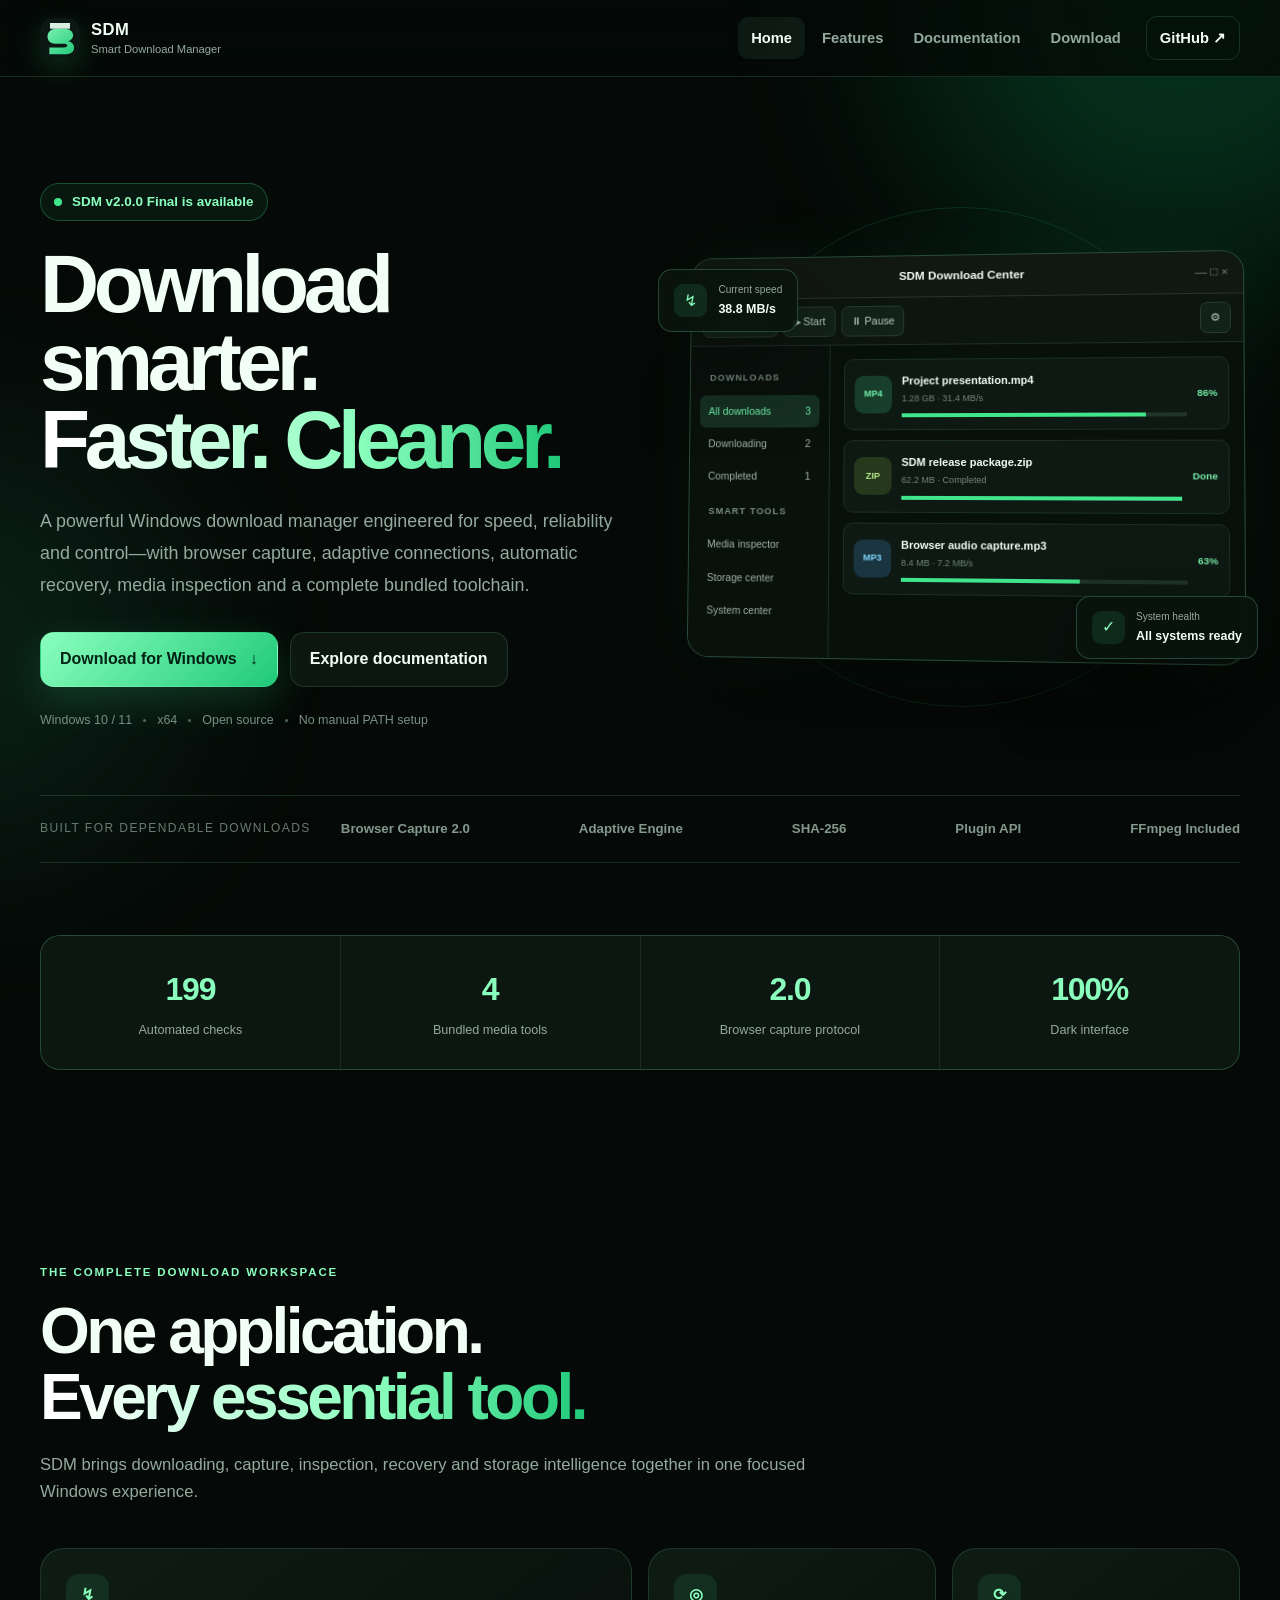
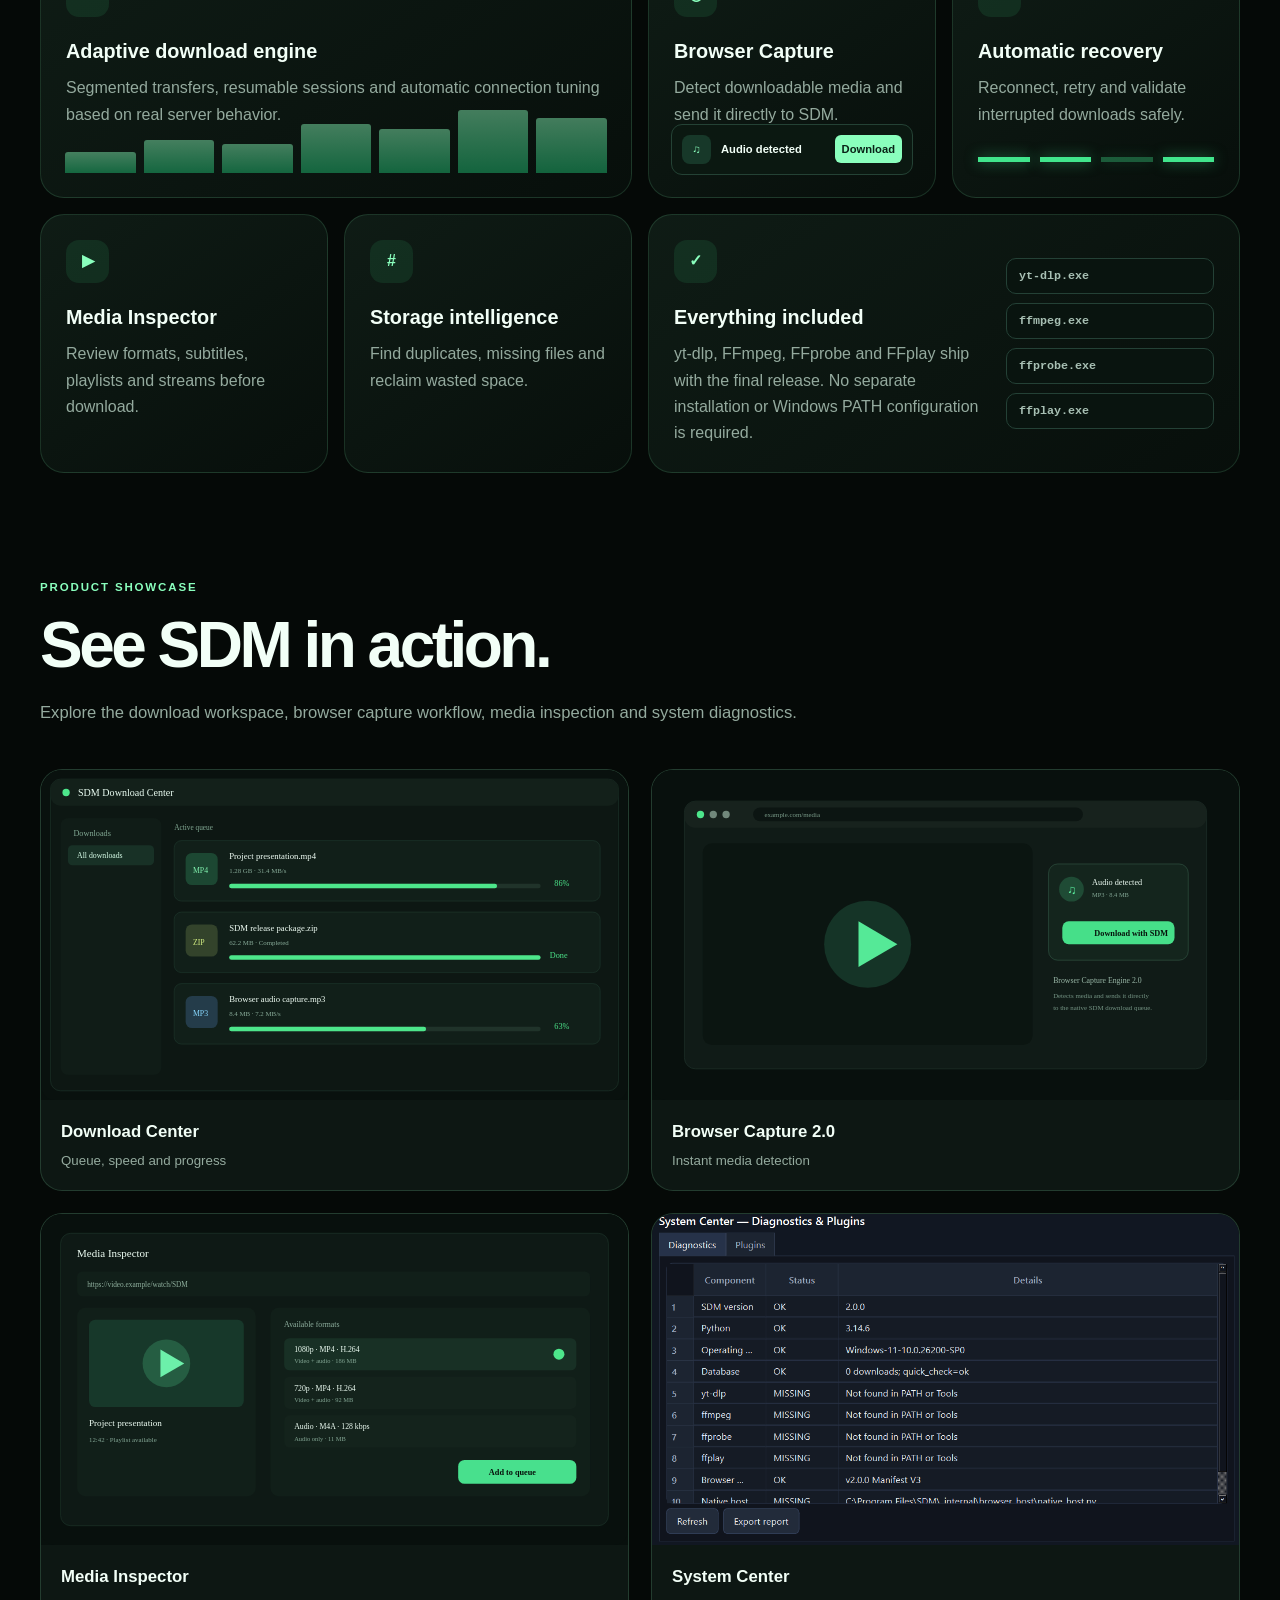
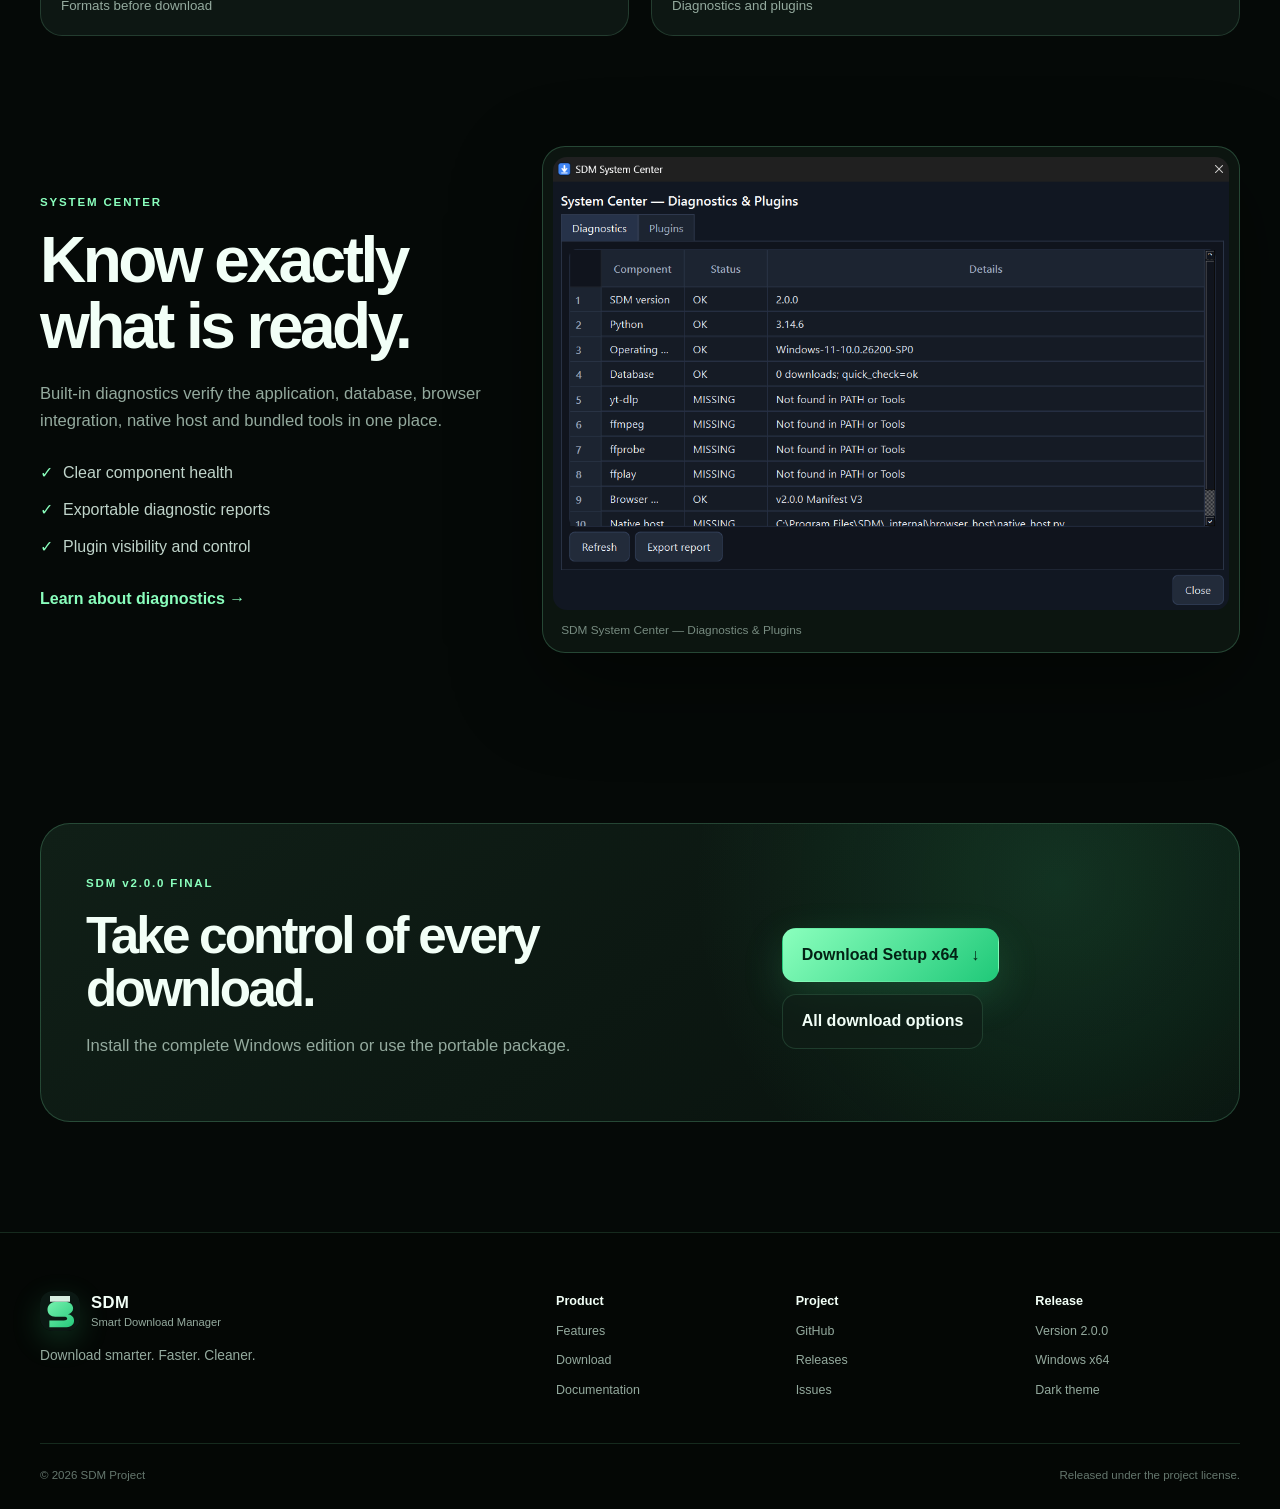
==== commit 568b5605: "Build SDM official website phase 2" ====
--- a/docs/index.html
+++ b/docs/index.html
@@ -91,6 +91,19 @@
       </div>
     </section>
 
+
+    <section class="gallery-section section-shell" id="screenshots">
+      <div class="container">
+        <div class="section-heading reveal"><span class="kicker">PRODUCT SHOWCASE</span><h2>See SDM in action.</h2><p>Explore the download workspace, browser capture workflow, media inspection and system diagnostics.</p></div>
+        <div class="shot-grid">
+          <button class="shot-card reveal" data-gallery="assets/img/download-center.svg" data-caption="Download Center — adaptive queue and live progress"><img src="assets/img/download-center.svg" alt="SDM Download Center interface" loading="lazy"><span><b>Download Center</b><small>Queue, speed and progress</small></span></button>
+          <button class="shot-card reveal" data-delay="70" data-gallery="assets/img/browser-capture.svg" data-caption="Browser Capture Engine 2.0 — detect media directly in the browser"><img src="assets/img/browser-capture.svg" alt="SDM Browser Capture interface" loading="lazy"><span><b>Browser Capture 2.0</b><small>Instant media detection</small></span></button>
+          <button class="shot-card reveal" data-delay="120" data-gallery="assets/img/media-inspector.svg" data-caption="Media Inspector — choose formats, audio and playlists"><img src="assets/img/media-inspector.svg" alt="SDM Media Inspector interface" loading="lazy"><span><b>Media Inspector</b><small>Formats before download</small></span></button>
+          <button class="shot-card reveal" data-delay="170" data-gallery="assets/img/system-center.png" data-caption="System Center — diagnostics, bundled tools and plugins"><img src="assets/img/system-center.png" alt="SDM System Center interface" loading="lazy"><span><b>System Center</b><small>Diagnostics and plugins</small></span></button>
+        </div>
+      </div>
+    </section>
+
     <section class="system-preview section-shell">
       <div class="container preview-grid">
         <div class="preview-copy reveal"><span class="kicker">SYSTEM CENTER</span><h2>Know exactly what is ready.</h2><p>Built-in diagnostics verify the application, database, browser integration, native host and bundled tools in one place.</p><ul><li>Clear component health</li><li>Exportable diagnostic reports</li><li>Plugin visibility and control</li></ul><a class="text-link" href="docs.html">Learn about diagnostics →</a></div>
@@ -107,6 +120,13 @@
     <div class="container footer-main"><div class="footer-brand"><a class="brand" href="index.html"><img src="assets/img/logo.svg" alt="" width="40" height="40"><span><strong>SDM</strong><small>Smart Download Manager</small></span></a><p>Download smarter. Faster. Cleaner.</p></div><div class="footer-links"><div><strong>Product</strong><a href="features.html">Features</a><a href="download.html">Download</a><a href="docs.html">Documentation</a></div><div><strong>Project</strong><a data-repo href="#">GitHub</a><a data-releases href="#">Releases</a><a data-issues href="#">Issues</a></div><div><strong>Release</strong><span>Version 2.0.0</span><span>Windows x64</span><span>Dark theme</span></div></div></div>
     <div class="container footer-bottom"><span>© <span data-year></span> SDM Project</span><span>Released under the project license.</span></div>
   </footer>
+
+  <div class="gallery-modal" role="dialog" aria-modal="true" aria-label="Screenshot viewer" hidden>
+    <button class="gallery-close" type="button" aria-label="Close screenshot">×</button>
+    <button class="gallery-nav gallery-prev" type="button" aria-label="Previous screenshot">‹</button>
+    <figure><img alt=""><figcaption></figcaption></figure>
+    <button class="gallery-nav gallery-next" type="button" aria-label="Next screenshot">›</button>
+  </div>
   <script src="assets/js/site.js"></script>
 </body>
 </html>
--- a/docs/assets/css/site.css
+++ b/docs/assets/css/site.css
@@ -5,3 +5,8 @@
 @media(max-width:720px){.nav-inner{height:66px}.menu-btn{display:block}.nav-links{display:none;position:absolute;left:18px;right:18px;top:74px;flex-direction:column;align-items:stretch;padding:10px;background:#0a1510;border:1px solid var(--line);border-radius:16px;box-shadow:var(--shadow)}.nav-links.open{display:flex}.nav-links .nav-github{margin-left:0}.hero{padding-top:70px}.hero h1{font-size:clamp(3rem,15vw,4.7rem)}.product-stage{min-height:420px}.app-window{transform:none}.stage-card{display:none}.app-content{grid-template-columns:105px 1fr}.app-sidebar{padding:8px 5px}.feature-bento{grid-template-columns:1fr}.bento-wide{grid-column:span 1}.tools-card{grid-template-columns:1fr}.cta-panel{flex-direction:column;align-items:flex-start;padding:30px}.footer-links{grid-template-columns:1fr 1fr}.grid,.download-grid{grid-template-columns:1fr}.docs-layout{grid-template-columns:1fr}.sidebar{position:static;display:flex;overflow:auto;white-space:nowrap}.container{width:min(calc(100% - 24px),var(--max))}}
 @media(max-width:480px){.metric-grid{grid-template-columns:1fr}.footer-links{grid-template-columns:1fr}.footer-bottom{flex-direction:column}.app-toolbar button:nth-child(3){display:none}.app-sidebar{display:none}.app-content{grid-template-columns:1fr}.trusted-row>div{gap:13px}.cta-actions,.hero-actions{width:100%}.btn{width:100%}}
 @media(prefers-reduced-motion:reduce){*{scroll-behavior:auto!important;animation:none!important;transition:none!important}.reveal{opacity:1;transform:none}}
+
+/* Phase 2: gallery and release center */
+.shot-grid{display:grid;grid-template-columns:repeat(2,minmax(0,1fr));gap:22px;margin-top:38px}.shot-card{appearance:none;text-align:left;padding:0;border:1px solid rgba(114,190,147,.22);border-radius:22px;background:#0d1713;overflow:hidden;color:inherit;cursor:pointer;transition:transform .25s,border-color .25s,box-shadow .25s}.shot-card:hover{transform:translateY(-6px);border-color:rgba(77,230,139,.65);box-shadow:0 22px 60px rgba(0,0,0,.34)}.shot-card img{display:block;width:100%;aspect-ratio:16/9;object-fit:cover;background:#08100d}.shot-card>span{display:flex;flex-direction:column;gap:5px;padding:18px 20px}.shot-card b{font-size:1.05rem}.shot-card small{color:var(--muted)}.gallery-modal[hidden]{display:none}.gallery-modal{position:fixed;inset:0;z-index:1000;background:rgba(1,5,3,.94);display:grid;grid-template-columns:70px minmax(0,1100px) 70px;align-items:center;justify-content:center;padding:46px}.gallery-modal figure{margin:0}.gallery-modal img{display:block;width:100%;max-height:78vh;object-fit:contain;border-radius:18px;border:1px solid rgba(118,191,150,.35);background:#08100d}.gallery-modal figcaption{text-align:center;color:#b9d3c5;margin-top:16px}.gallery-close,.gallery-nav{border:0;background:rgba(20,39,30,.88);color:#effff5;cursor:pointer}.gallery-close{position:absolute;right:24px;top:20px;width:46px;height:46px;border-radius:50%;font-size:30px}.gallery-nav{width:50px;height:70px;border-radius:16px;font-size:42px}.download-hero{padding-top:130px}.download-hero-grid{display:grid;grid-template-columns:1.05fr .95fr;gap:64px;align-items:center}.download-hero h1{font-size:clamp(3rem,8vw,6rem);margin:.15em 0}.release-live{display:flex;gap:34px;align-items:center;margin-top:30px;padding:18px 22px;width:max-content;max-width:100%;border:1px solid rgba(100,180,137,.25);border-radius:16px;background:rgba(14,28,22,.78)}.release-live>div{display:flex;flex-direction:column;gap:4px}.release-live small,.asset-meta,.package-meta{color:var(--muted)}.release-panel,.package-card,.verify-card,.requirements-card,.release-notes-panel{border:1px solid rgba(110,185,145,.22);background:linear-gradient(145deg,rgba(17,32,25,.96),rgba(9,17,14,.96));border-radius:24px}.release-panel{padding:30px;box-shadow:0 35px 90px rgba(0,0,0,.34)}.release-panel-top{display:flex;gap:20px;align-items:flex-start;margin-bottom:28px}.release-panel h2{margin:3px 0 8px}.release-panel p,.package-card p,.verify-card p,.requirements-card p{color:var(--muted)}.btn-block{display:flex;width:100%;justify-content:center}.asset-meta,.package-meta{display:flex;justify-content:space-between;gap:14px;flex-wrap:wrap;font-size:.88rem;margin-top:17px}.package-grid{display:grid;grid-template-columns:repeat(3,1fr);gap:22px}.package-card{padding:28px;display:flex;flex-direction:column}.package-card .btn{margin-top:auto}.package-icon{width:58px;height:58px;display:grid;place-items:center;border-radius:16px;background:#173c2a;color:#65eca0;font-weight:800;margin-bottom:22px}.package-label{color:#67e9a0;font-size:.78rem;font-weight:800;letter-spacing:.08em;text-transform:uppercase}.package-card h3{font-size:1.5rem;margin:10px 0}.verify-grid{display:grid;grid-template-columns:1.2fr .8fr;gap:22px}.verify-card,.requirements-card{padding:32px}.requirements-card ul{display:grid;gap:12px;padding-left:20px;color:#d9eee2}.release-notes-panel{padding:30px 34px;display:flex;align-items:center;justify-content:space-between;gap:30px}.release-notes-panel h2{margin:8px 0}.release-notes-panel p{max-width:760px;color:var(--muted)}
+@media(max-width:850px){.shot-grid,.download-hero-grid,.verify-grid{grid-template-columns:1fr}.package-grid{grid-template-columns:1fr}.gallery-modal{grid-template-columns:42px minmax(0,1fr) 42px;padding:66px 10px 28px}.gallery-nav{width:38px;height:58px}.release-notes-panel{align-items:flex-start;flex-direction:column}.release-live{width:100%;justify-content:flex-start}}
+@media(max-width:560px){.shot-grid{grid-template-columns:1fr}.release-live{align-items:flex-start;flex-direction:column;gap:14px}.release-panel-top{flex-direction:column}.gallery-modal{grid-template-columns:1fr}.gallery-nav{position:absolute;bottom:20px}.gallery-prev{left:20px}.gallery-next{right:20px}}
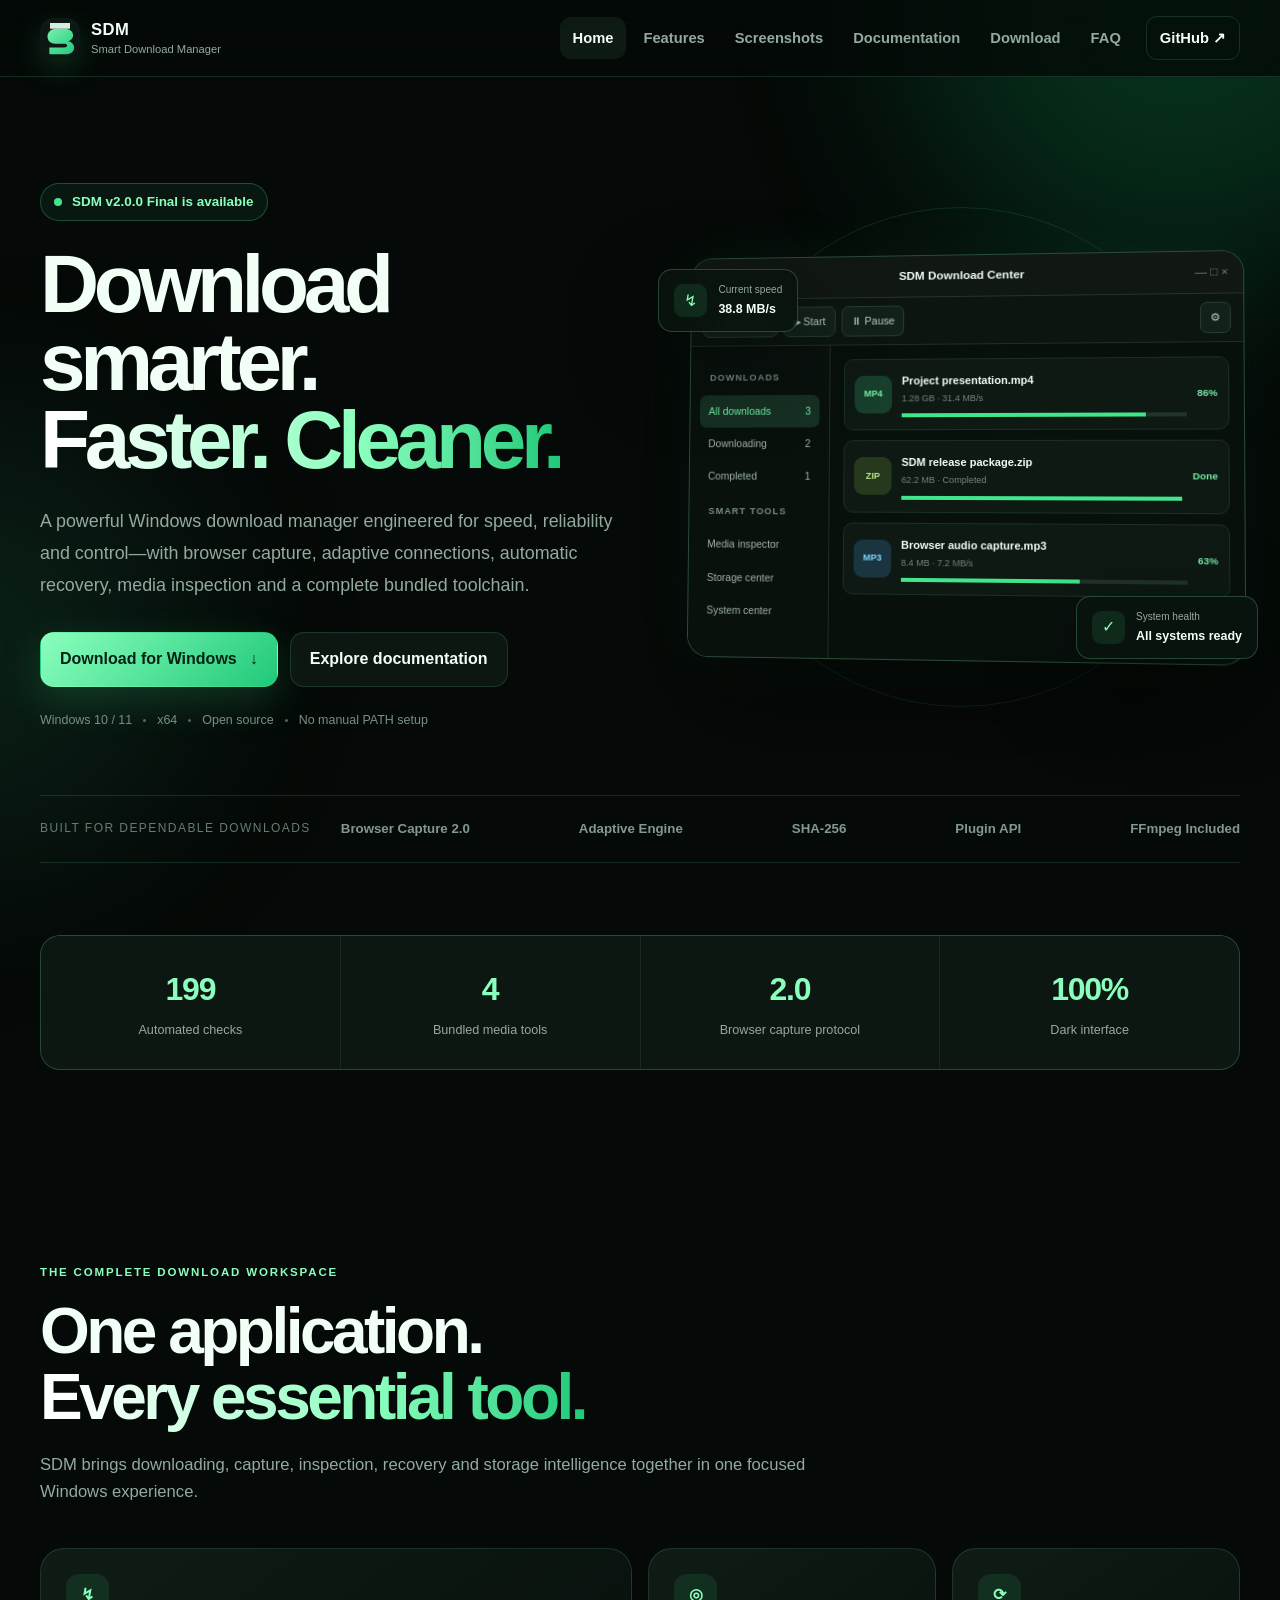
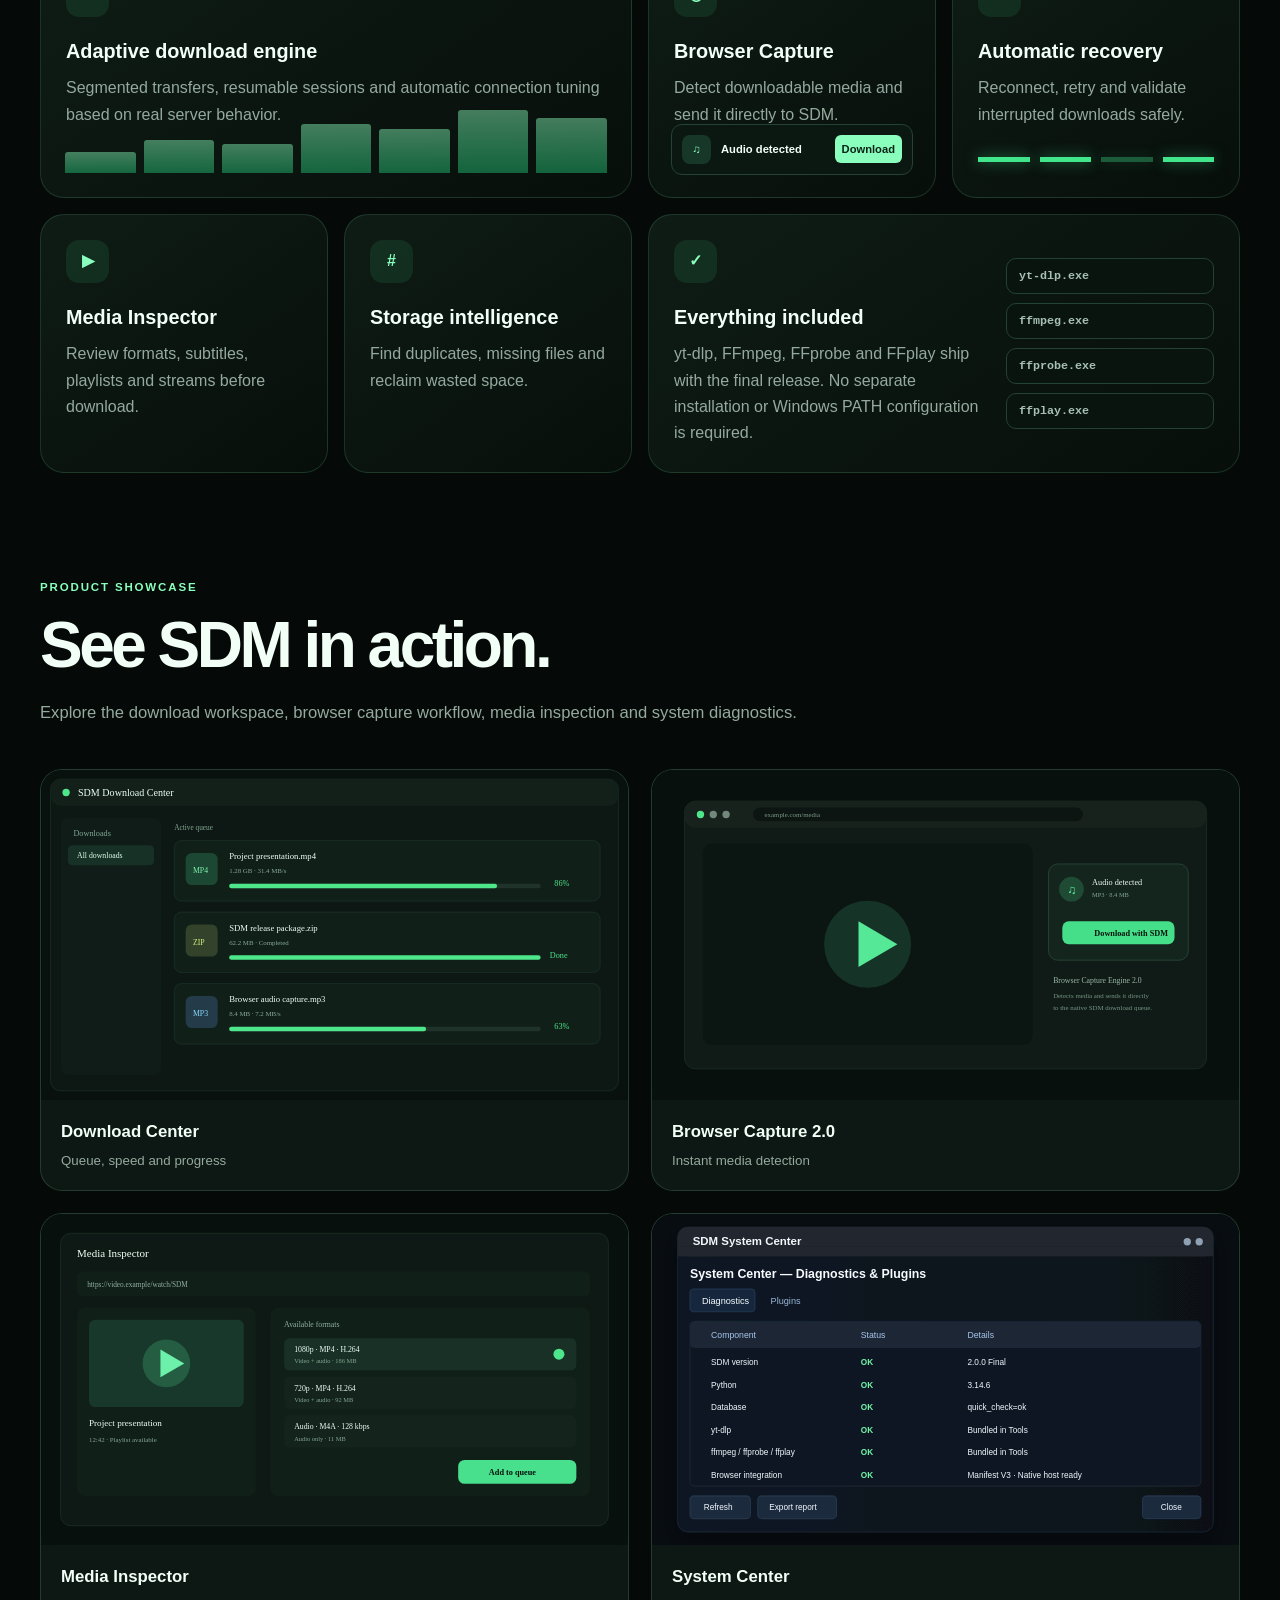
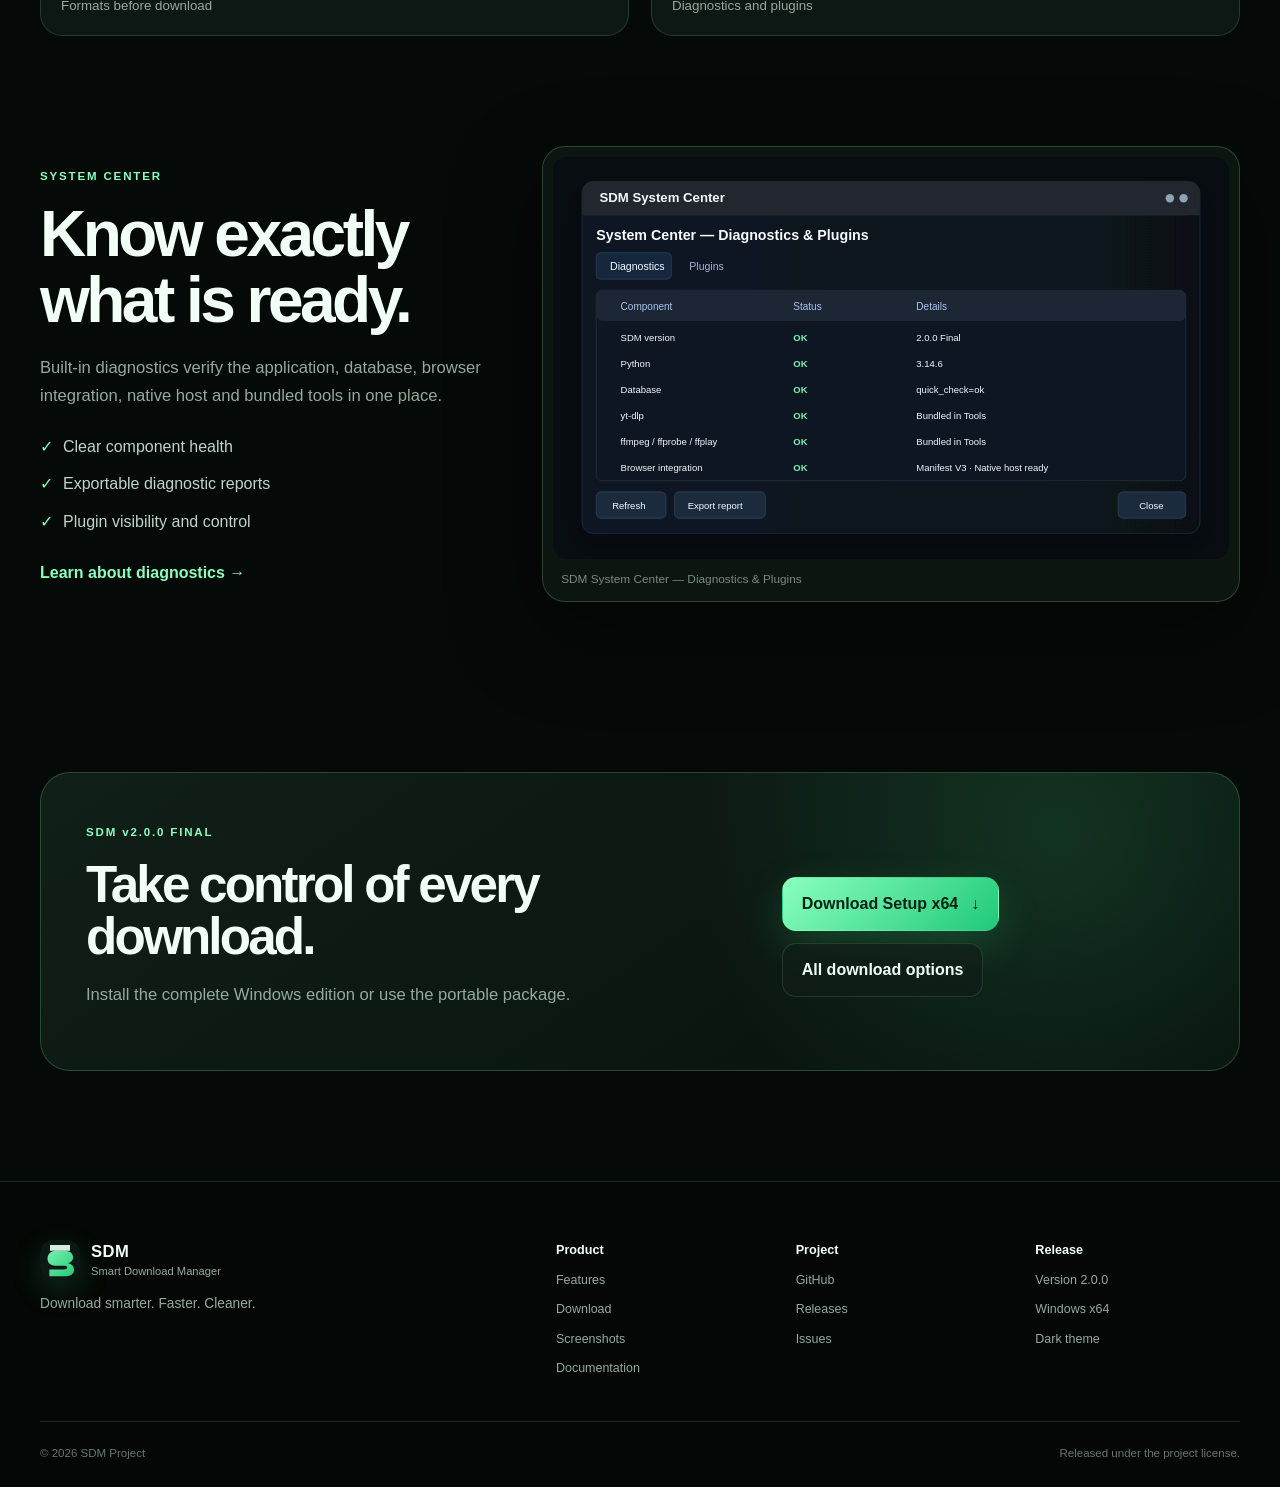
==== commit f878ef6c: "Build SDM official website phase 3" ====
--- a/docs/index.html
+++ b/docs/index.html
@@ -9,7 +9,7 @@
   <meta property="og:title" content="SDM — Smart Download Manager">
   <meta property="og:description" content="Download smarter. Faster. Cleaner.">
   <meta property="og:type" content="website">
-  <meta property="og:image" content="assets/img/system-center.png">
+  <meta property="og:image" content="assets/img/system-center-ready.svg">
   <title>SDM — Smart Download Manager</title>
   <link rel="icon" href="assets/img/logo.svg" type="image/svg+xml">
   <link rel="stylesheet" href="assets/css/site.css">
@@ -24,8 +24,8 @@
       <nav class="nav-links" aria-label="Primary navigation">
         <a class="active" href="index.html">Home</a>
         <a href="features.html">Features</a>
-        <a href="docs.html">Documentation</a>
-        <a href="download.html">Download</a>
+        <a href="screenshots.html">Screenshots</a><a href="docs.html">Documentation</a>
+        <a href="download.html">Download</a><a href="faq.html">FAQ</a>
         <a class="nav-github" data-repo href="#">GitHub <span>↗</span></a>
       </nav>
     </div>
@@ -99,7 +99,7 @@
           <button class="shot-card reveal" data-gallery="assets/img/download-center.svg" data-caption="Download Center — adaptive queue and live progress"><img src="assets/img/download-center.svg" alt="SDM Download Center interface" loading="lazy"><span><b>Download Center</b><small>Queue, speed and progress</small></span></button>
           <button class="shot-card reveal" data-delay="70" data-gallery="assets/img/browser-capture.svg" data-caption="Browser Capture Engine 2.0 — detect media directly in the browser"><img src="assets/img/browser-capture.svg" alt="SDM Browser Capture interface" loading="lazy"><span><b>Browser Capture 2.0</b><small>Instant media detection</small></span></button>
           <button class="shot-card reveal" data-delay="120" data-gallery="assets/img/media-inspector.svg" data-caption="Media Inspector — choose formats, audio and playlists"><img src="assets/img/media-inspector.svg" alt="SDM Media Inspector interface" loading="lazy"><span><b>Media Inspector</b><small>Formats before download</small></span></button>
-          <button class="shot-card reveal" data-delay="170" data-gallery="assets/img/system-center.png" data-caption="System Center — diagnostics, bundled tools and plugins"><img src="assets/img/system-center.png" alt="SDM System Center interface" loading="lazy"><span><b>System Center</b><small>Diagnostics and plugins</small></span></button>
+          <button class="shot-card reveal" data-delay="170" data-gallery="assets/img/system-center-ready.svg" data-caption="System Center — diagnostics, bundled tools and plugins"><img src="assets/img/system-center-ready.svg" alt="SDM System Center interface" loading="lazy"><span><b>System Center</b><small>Diagnostics and plugins</small></span></button>
         </div>
       </div>
     </section>
@@ -107,7 +107,7 @@
     <section class="system-preview section-shell">
       <div class="container preview-grid">
         <div class="preview-copy reveal"><span class="kicker">SYSTEM CENTER</span><h2>Know exactly what is ready.</h2><p>Built-in diagnostics verify the application, database, browser integration, native host and bundled tools in one place.</p><ul><li>Clear component health</li><li>Exportable diagnostic reports</li><li>Plugin visibility and control</li></ul><a class="text-link" href="docs.html">Learn about diagnostics →</a></div>
-        <figure class="screenshot-frame reveal" data-delay="100"><img src="assets/img/system-center.png" alt="SDM System Center diagnostics window" loading="lazy"><figcaption>SDM System Center — Diagnostics & Plugins</figcaption></figure>
+        <figure class="screenshot-frame reveal" data-delay="100"><img src="assets/img/system-center-ready.svg" alt="SDM System Center diagnostics window" loading="lazy"><figcaption>SDM System Center — Diagnostics & Plugins</figcaption></figure>
       </div>
     </section>
 
@@ -117,7 +117,7 @@
   </main>
 
   <footer class="site-footer">
-    <div class="container footer-main"><div class="footer-brand"><a class="brand" href="index.html"><img src="assets/img/logo.svg" alt="" width="40" height="40"><span><strong>SDM</strong><small>Smart Download Manager</small></span></a><p>Download smarter. Faster. Cleaner.</p></div><div class="footer-links"><div><strong>Product</strong><a href="features.html">Features</a><a href="download.html">Download</a><a href="docs.html">Documentation</a></div><div><strong>Project</strong><a data-repo href="#">GitHub</a><a data-releases href="#">Releases</a><a data-issues href="#">Issues</a></div><div><strong>Release</strong><span>Version 2.0.0</span><span>Windows x64</span><span>Dark theme</span></div></div></div>
+    <div class="container footer-main"><div class="footer-brand"><a class="brand" href="index.html"><img src="assets/img/logo.svg" alt="" width="40" height="40"><span><strong>SDM</strong><small>Smart Download Manager</small></span></a><p>Download smarter. Faster. Cleaner.</p></div><div class="footer-links"><div><strong>Product</strong><a href="features.html">Features</a><a href="download.html">Download</a><a href="screenshots.html">Screenshots</a><a href="docs.html">Documentation</a></div><div><strong>Project</strong><a data-repo href="#">GitHub</a><a data-releases href="#">Releases</a><a data-issues href="#">Issues</a></div><div><strong>Release</strong><span>Version 2.0.0</span><span>Windows x64</span><span>Dark theme</span></div></div></div>
     <div class="container footer-bottom"><span>© <span data-year></span> SDM Project</span><span>Released under the project license.</span></div>
   </footer>
 
--- a/docs/assets/css/site.css
+++ b/docs/assets/css/site.css
@@ -10,3 +10,6 @@
 .shot-grid{display:grid;grid-template-columns:repeat(2,minmax(0,1fr));gap:22px;margin-top:38px}.shot-card{appearance:none;text-align:left;padding:0;border:1px solid rgba(114,190,147,.22);border-radius:22px;background:#0d1713;overflow:hidden;color:inherit;cursor:pointer;transition:transform .25s,border-color .25s,box-shadow .25s}.shot-card:hover{transform:translateY(-6px);border-color:rgba(77,230,139,.65);box-shadow:0 22px 60px rgba(0,0,0,.34)}.shot-card img{display:block;width:100%;aspect-ratio:16/9;object-fit:cover;background:#08100d}.shot-card>span{display:flex;flex-direction:column;gap:5px;padding:18px 20px}.shot-card b{font-size:1.05rem}.shot-card small{color:var(--muted)}.gallery-modal[hidden]{display:none}.gallery-modal{position:fixed;inset:0;z-index:1000;background:rgba(1,5,3,.94);display:grid;grid-template-columns:70px minmax(0,1100px) 70px;align-items:center;justify-content:center;padding:46px}.gallery-modal figure{margin:0}.gallery-modal img{display:block;width:100%;max-height:78vh;object-fit:contain;border-radius:18px;border:1px solid rgba(118,191,150,.35);background:#08100d}.gallery-modal figcaption{text-align:center;color:#b9d3c5;margin-top:16px}.gallery-close,.gallery-nav{border:0;background:rgba(20,39,30,.88);color:#effff5;cursor:pointer}.gallery-close{position:absolute;right:24px;top:20px;width:46px;height:46px;border-radius:50%;font-size:30px}.gallery-nav{width:50px;height:70px;border-radius:16px;font-size:42px}.download-hero{padding-top:130px}.download-hero-grid{display:grid;grid-template-columns:1.05fr .95fr;gap:64px;align-items:center}.download-hero h1{font-size:clamp(3rem,8vw,6rem);margin:.15em 0}.release-live{display:flex;gap:34px;align-items:center;margin-top:30px;padding:18px 22px;width:max-content;max-width:100%;border:1px solid rgba(100,180,137,.25);border-radius:16px;background:rgba(14,28,22,.78)}.release-live>div{display:flex;flex-direction:column;gap:4px}.release-live small,.asset-meta,.package-meta{color:var(--muted)}.release-panel,.package-card,.verify-card,.requirements-card,.release-notes-panel{border:1px solid rgba(110,185,145,.22);background:linear-gradient(145deg,rgba(17,32,25,.96),rgba(9,17,14,.96));border-radius:24px}.release-panel{padding:30px;box-shadow:0 35px 90px rgba(0,0,0,.34)}.release-panel-top{display:flex;gap:20px;align-items:flex-start;margin-bottom:28px}.release-panel h2{margin:3px 0 8px}.release-panel p,.package-card p,.verify-card p,.requirements-card p{color:var(--muted)}.btn-block{display:flex;width:100%;justify-content:center}.asset-meta,.package-meta{display:flex;justify-content:space-between;gap:14px;flex-wrap:wrap;font-size:.88rem;margin-top:17px}.package-grid{display:grid;grid-template-columns:repeat(3,1fr);gap:22px}.package-card{padding:28px;display:flex;flex-direction:column}.package-card .btn{margin-top:auto}.package-icon{width:58px;height:58px;display:grid;place-items:center;border-radius:16px;background:#173c2a;color:#65eca0;font-weight:800;margin-bottom:22px}.package-label{color:#67e9a0;font-size:.78rem;font-weight:800;letter-spacing:.08em;text-transform:uppercase}.package-card h3{font-size:1.5rem;margin:10px 0}.verify-grid{display:grid;grid-template-columns:1.2fr .8fr;gap:22px}.verify-card,.requirements-card{padding:32px}.requirements-card ul{display:grid;gap:12px;padding-left:20px;color:#d9eee2}.release-notes-panel{padding:30px 34px;display:flex;align-items:center;justify-content:space-between;gap:30px}.release-notes-panel h2{margin:8px 0}.release-notes-panel p{max-width:760px;color:var(--muted)}
 @media(max-width:850px){.shot-grid,.download-hero-grid,.verify-grid{grid-template-columns:1fr}.package-grid{grid-template-columns:1fr}.gallery-modal{grid-template-columns:42px minmax(0,1fr) 42px;padding:66px 10px 28px}.gallery-nav{width:38px;height:58px}.release-notes-panel{align-items:flex-start;flex-direction:column}.release-live{width:100%;justify-content:flex-start}}
 @media(max-width:560px){.shot-grid{grid-template-columns:1fr}.release-live{align-items:flex-start;flex-direction:column;gap:14px}.release-panel-top{flex-direction:column}.gallery-modal{grid-template-columns:1fr}.gallery-nav{position:absolute;bottom:20px}.gallery-prev{left:20px}.gallery-next{right:20px}}
+
+/* Phase 3 */
+.page-hero.compact{padding:150px 0 55px;background:radial-gradient(circle at 70% 10%,rgba(42,255,143,.10),transparent 35%)}.page-hero h1{font-size:clamp(3rem,8vw,6rem);line-height:.95;margin:.7rem 0 1.2rem}.page-hero p{max-width:720px;color:var(--muted);font-size:1.1rem}.shot-grid-large{grid-template-columns:repeat(2,minmax(0,1fr));gap:24px}.shot-grid-large .shot-card img{aspect-ratio:16/9;object-fit:cover}.faq-list{max-width:900px}.faq-list details{border:1px solid var(--line);background:rgba(11,24,17,.72);border-radius:16px;padding:0 22px;margin:14px 0}.faq-list summary{cursor:pointer;font-weight:750;padding:22px 0}.faq-list p{color:var(--muted);padding:0 0 22px}.timeline{max-width:900px;position:relative}.timeline:before{content:"";position:absolute;left:22px;top:0;bottom:0;width:1px;background:linear-gradient(var(--green),transparent)}.timeline article{margin-left:62px;padding:0 0 46px;position:relative}.timeline article:before{content:"";position:absolute;left:-48px;top:8px;width:13px;height:13px;border-radius:50%;background:var(--green);box-shadow:0 0 22px var(--green)}.timeline span,.roadmap-grid span{color:var(--green);font-weight:800;font-size:.8rem;text-transform:uppercase;letter-spacing:.12em}.timeline h2,.roadmap-grid h2{margin:.5rem 0}.timeline p,.roadmap-grid p{color:var(--muted)}.roadmap-grid{display:grid;grid-template-columns:repeat(3,1fr);gap:20px}.roadmap-grid article{border:1px solid var(--line);background:linear-gradient(180deg,rgba(18,39,27,.85),rgba(8,18,12,.85));border-radius:20px;padding:28px;min-height:230px}.roadmap-grid .done{box-shadow:inset 0 0 0 1px rgba(59,255,146,.15)}.footer-links-pro{grid-template-columns:repeat(4,minmax(120px,1fr))}.docs-search{width:100%;padding:14px 16px;border:1px solid var(--line);border-radius:12px;background:#08110d;color:#fff;margin:0 0 24px}.search-hidden{display:none!important}@media(max-width:820px){.shot-grid-large,.roadmap-grid{grid-template-columns:1fr}.footer-links-pro{grid-template-columns:repeat(2,1fr)}}
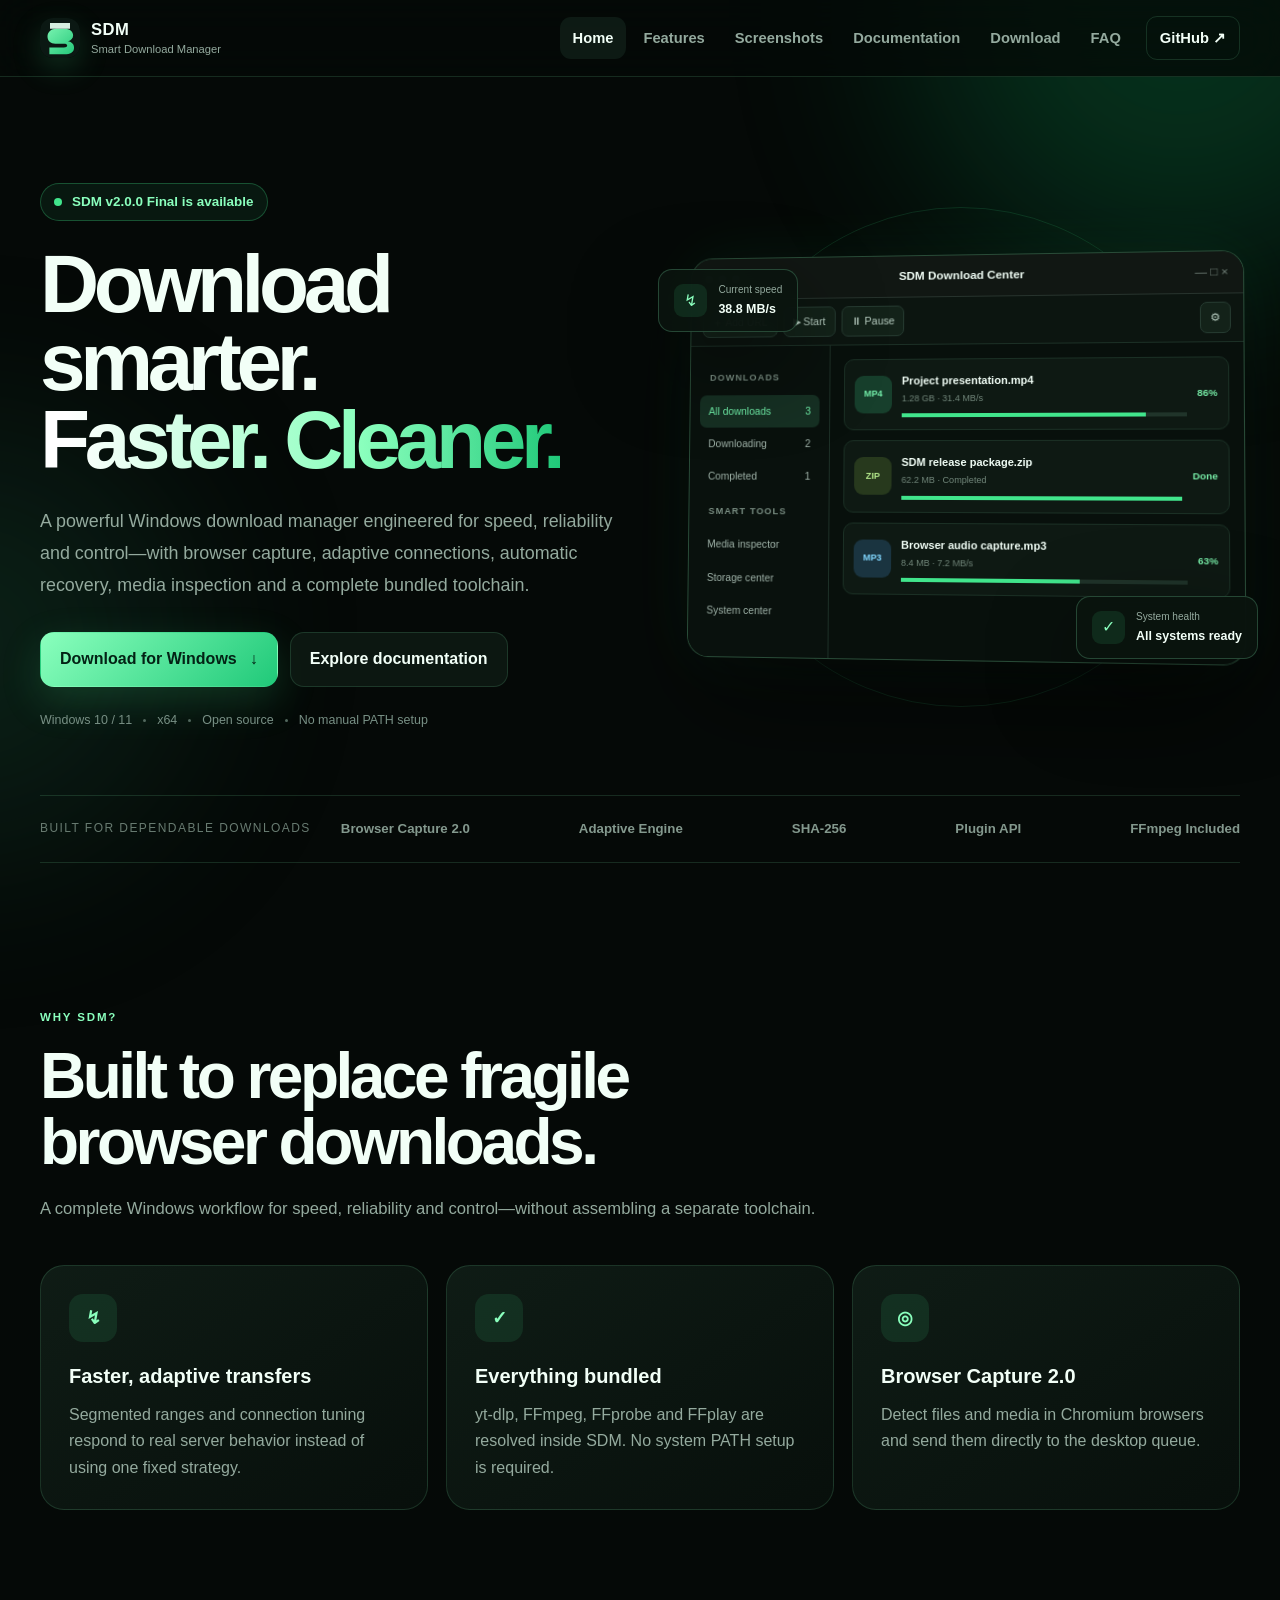
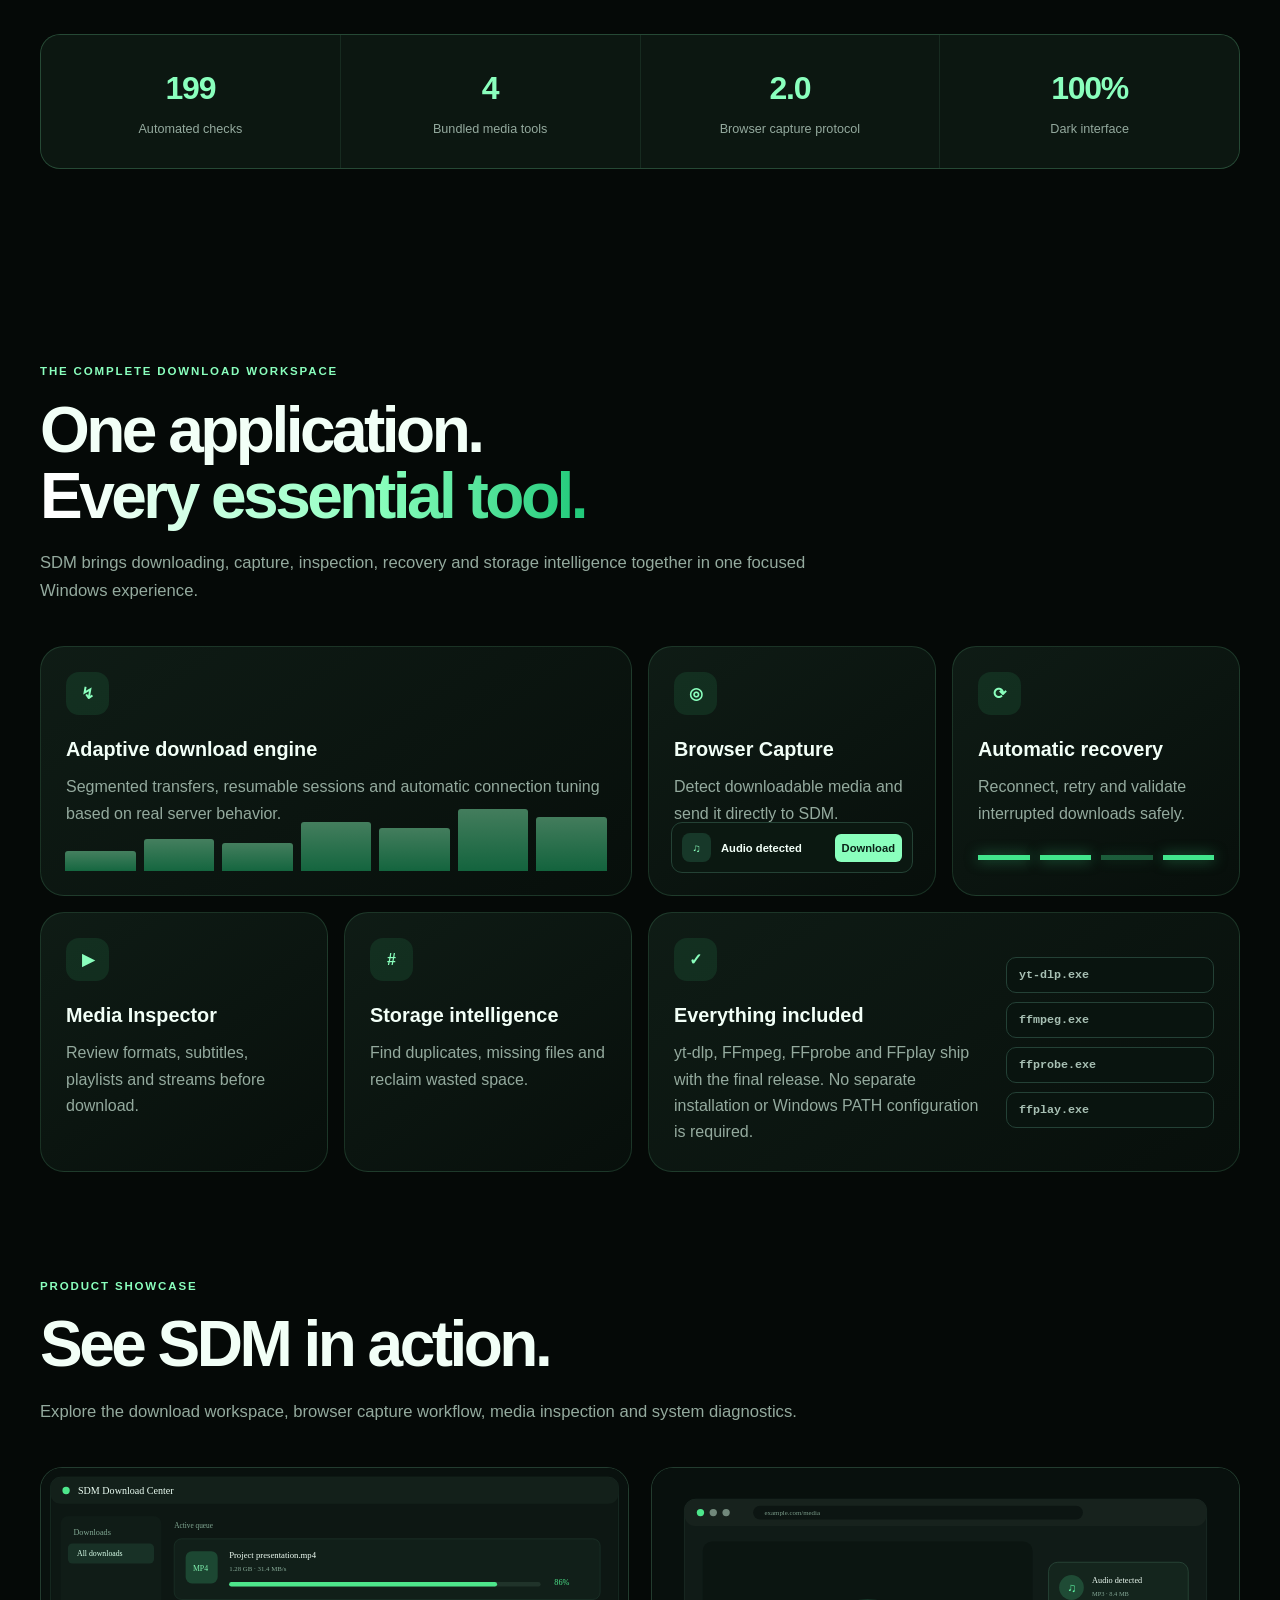
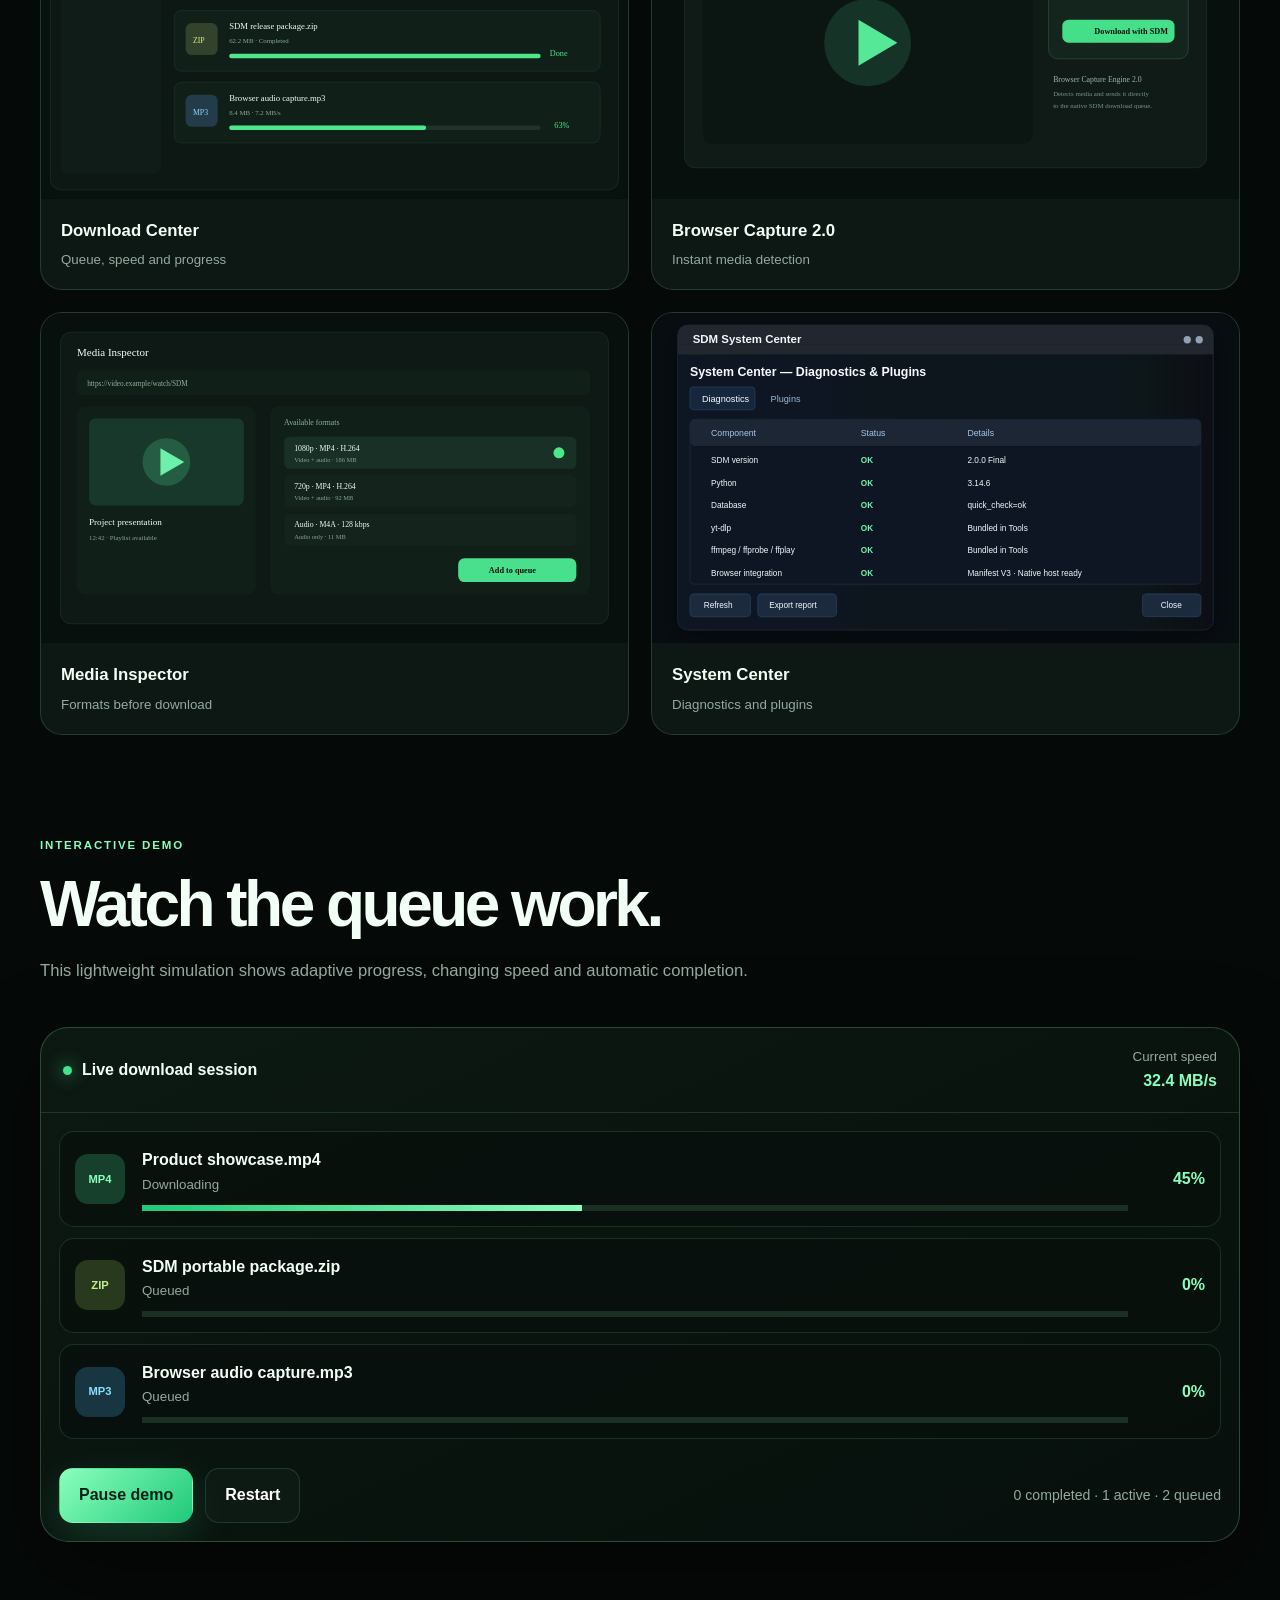
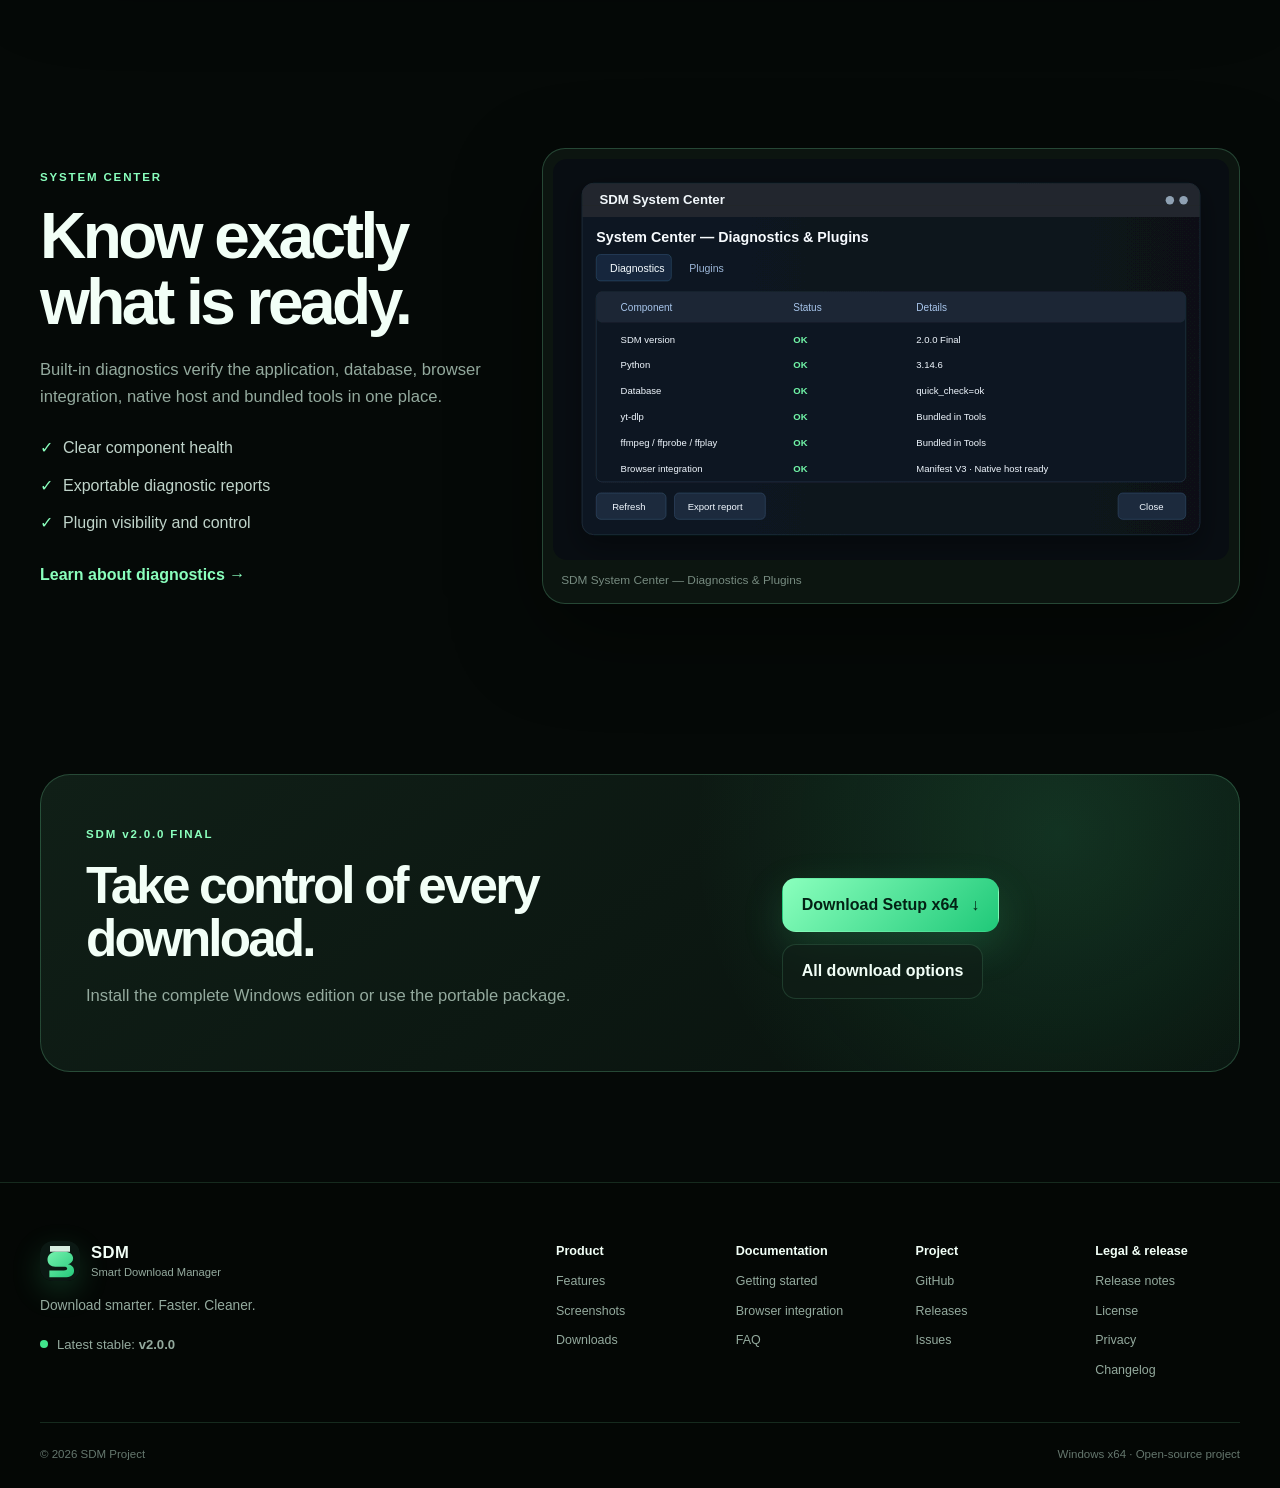
==== commit cef8b2e8: "Complete SDM official website final phase" ====
--- a/docs/index.html
+++ b/docs/index.html
@@ -1,132 +1,108 @@
-<!doctype html>
+<!DOCTYPE html>
+
 <html lang="en">
 <head>
-  <meta charset="utf-8">
-  <meta name="viewport" content="width=device-width,initial-scale=1">
-  <meta name="color-scheme" content="dark">
-  <meta name="theme-color" content="#050907">
-  <meta name="description" content="SDM is a modern Windows download manager with browser capture, resilient recovery, media inspection, smart rules, plugins and bundled tools.">
-  <meta property="og:title" content="SDM — Smart Download Manager">
-  <meta property="og:description" content="Download smarter. Faster. Cleaner.">
-  <meta property="og:type" content="website">
-  <meta property="og:image" content="assets/img/system-center-ready.svg">
-  <title>SDM — Smart Download Manager</title>
-  <link rel="icon" href="assets/img/logo.svg" type="image/svg+xml">
-  <link rel="stylesheet" href="assets/css/site.css">
+<meta charset="utf-8"/>
+<meta content="width=device-width,initial-scale=1" name="viewport"/>
+<meta content="dark" name="color-scheme"/>
+<meta content="#050907" name="theme-color"/>
+<meta content="SDM is a modern Windows download manager with browser capture, resilient recovery, media inspection, smart rules, plugins and bundled tools." name="description"/>
+<meta content="SDM — Smart Download Manager" property="og:title"/>
+<meta content="Download smarter. Faster. Cleaner." property="og:description"/>
+<meta content="website" property="og:type"/>
+<meta content="assets/img/system-center-ready.svg" property="og:image"/>
+<title>SDM — Smart Download Manager</title>
+<link href="assets/img/logo.svg" rel="icon" type="image/svg+xml"/>
+<link href="assets/css/site.css" rel="stylesheet"/>
 </head>
 <body>
-  <div class="ambient ambient-one" aria-hidden="true"></div>
-  <div class="ambient ambient-two" aria-hidden="true"></div>
-  <header class="site-header">
-    <div class="container nav-inner">
-      <a class="brand" href="index.html" aria-label="SDM home"><img src="assets/img/logo.svg" alt="" width="40" height="40"><span><strong>SDM</strong><small>Smart Download Manager</small></span></a>
-      <button class="menu-btn" type="button" aria-label="Open navigation" aria-expanded="false"><span></span><span></span><span></span></button>
-      <nav class="nav-links" aria-label="Primary navigation">
-        <a class="active" href="index.html">Home</a>
-        <a href="features.html">Features</a>
-        <a href="screenshots.html">Screenshots</a><a href="docs.html">Documentation</a>
-        <a href="download.html">Download</a><a href="faq.html">FAQ</a>
-        <a class="nav-github" data-repo href="#">GitHub <span>↗</span></a>
-      </nav>
-    </div>
-  </header>
-
-  <main>
-    <section class="hero section-shell">
-      <div class="container hero-grid">
-        <div class="hero-copy reveal">
-          <div class="release-pill"><span class="pulse"></span> SDM v2.0.0 Final is available</div>
-          <h1>Download smarter.<br><span>Faster. Cleaner.</span></h1>
-          <p class="hero-lead">A powerful Windows download manager engineered for speed, reliability and control—with browser capture, adaptive connections, automatic recovery, media inspection and a complete bundled toolchain.</p>
-          <div class="hero-actions">
-            <a class="btn btn-primary" data-release="setup" href="#"><span>Download for Windows</span><b>↓</b></a>
-            <a class="btn btn-secondary" href="docs.html">Explore documentation</a>
-          </div>
-          <div class="hero-meta">
-            <span>Windows 10 / 11</span><i></i><span>x64</span><i></i><span>Open source</span><i></i><span>No manual PATH setup</span>
-          </div>
-        </div>
-
-        <div class="product-stage reveal" data-delay="120">
-          <div class="stage-orbit orbit-a"></div><div class="stage-orbit orbit-b"></div>
-          <div class="app-window" data-parallax>
-            <div class="app-titlebar"><div class="traffic"><span></span><span></span><span></span></div><strong>SDM Download Center</strong><div class="title-action">— □ ×</div></div>
-            <div class="app-toolbar"><button>＋ Add URL</button><button>▶ Start</button><button>⏸ Pause</button><span></span><button>⚙</button></div>
-            <div class="app-content">
-              <aside class="app-sidebar"><b>Downloads</b><a class="selected">All downloads <em>3</em></a><a>Downloading <em>2</em></a><a>Completed <em>1</em></a><b>Smart tools</b><a>Media inspector</a><a>Storage center</a><a>System center</a></aside>
-              <div class="app-list">
-                <div class="download-item"><div class="file-type video">MP4</div><div class="file-info"><strong>Project presentation.mp4</strong><small>1.28 GB · 31.4 MB/s</small><div class="progress"><span style="width:86%"></span></div></div><b class="percent">86%</b></div>
-                <div class="download-item"><div class="file-type archive">ZIP</div><div class="file-info"><strong>SDM release package.zip</strong><small>62.2 MB · Completed</small><div class="progress"><span style="width:100%"></span></div></div><b class="done">Done</b></div>
-                <div class="download-item"><div class="file-type audio">MP3</div><div class="file-info"><strong>Browser audio capture.mp3</strong><small>8.4 MB · 7.2 MB/s</small><div class="progress"><span style="width:63%"></span></div></div><b class="percent">63%</b></div>
-              </div>
-            </div>
-          </div>
-          <div class="stage-card card-speed"><span>↯</span><div><small>Current speed</small><strong>38.8 MB/s</strong></div></div>
-          <div class="stage-card card-health"><span>✓</span><div><small>System health</small><strong>All systems ready</strong></div></div>
-        </div>
-      </div>
-      <div class="container trusted-row reveal" data-delay="180"><span>Built for dependable downloads</span><div><b>Browser Capture 2.0</b><b>Adaptive Engine</b><b>SHA-256</b><b>Plugin API</b><b>FFmpeg Included</b></div></div>
-    </section>
-
-    <section class="metrics section-shell">
-      <div class="container metric-grid reveal">
-        <article><strong>199</strong><span>Automated checks</span></article>
-        <article><strong>4</strong><span>Bundled media tools</span></article>
-        <article><strong>2.0</strong><span>Browser capture protocol</span></article>
-        <article><strong>100%</strong><span>Dark interface</span></article>
-      </div>
-    </section>
-
-    <section class="showcase section-shell">
-      <div class="container">
-        <div class="section-heading reveal"><span class="kicker">THE COMPLETE DOWNLOAD WORKSPACE</span><h2>One application.<br><span>Every essential tool.</span></h2><p>SDM brings downloading, capture, inspection, recovery and storage intelligence together in one focused Windows experience.</p></div>
-        <div class="feature-bento">
-          <article class="bento-card bento-wide reveal"><div class="icon-box">↯</div><h3>Adaptive download engine</h3><p>Segmented transfers, resumable sessions and automatic connection tuning based on real server behavior.</p><div class="mini-chart"><i style="height:30%"></i><i style="height:48%"></i><i style="height:42%"></i><i style="height:72%"></i><i style="height:64%"></i><i style="height:92%"></i><i style="height:80%"></i></div></article>
-          <article class="bento-card reveal" data-delay="80"><div class="icon-box">◎</div><h3>Browser Capture</h3><p>Detect downloadable media and send it directly to SDM.</p><div class="browser-chip"><span>♫</span><b>Audio detected</b><em>Download</em></div></article>
-          <article class="bento-card reveal" data-delay="120"><div class="icon-box">⟳</div><h3>Automatic recovery</h3><p>Reconnect, retry and validate interrupted downloads safely.</p><div class="recovery-line"><span></span><span></span><span></span><span></span></div></article>
-          <article class="bento-card reveal"><div class="icon-box">▶</div><h3>Media Inspector</h3><p>Review formats, subtitles, playlists and streams before download.</p></article>
-          <article class="bento-card reveal" data-delay="80"><div class="icon-box">#</div><h3>Storage intelligence</h3><p>Find duplicates, missing files and reclaim wasted space.</p></article>
-          <article class="bento-card bento-wide tools-card reveal" data-delay="120"><div><div class="icon-box">✓</div><h3>Everything included</h3><p>yt-dlp, FFmpeg, FFprobe and FFplay ship with the final release. No separate installation or Windows PATH configuration is required.</p></div><div class="tool-list"><span>yt-dlp.exe</span><span>ffmpeg.exe</span><span>ffprobe.exe</span><span>ffplay.exe</span></div></article>
-        </div>
-      </div>
-    </section>
-
-
-    <section class="gallery-section section-shell" id="screenshots">
-      <div class="container">
-        <div class="section-heading reveal"><span class="kicker">PRODUCT SHOWCASE</span><h2>See SDM in action.</h2><p>Explore the download workspace, browser capture workflow, media inspection and system diagnostics.</p></div>
-        <div class="shot-grid">
-          <button class="shot-card reveal" data-gallery="assets/img/download-center.svg" data-caption="Download Center — adaptive queue and live progress"><img src="assets/img/download-center.svg" alt="SDM Download Center interface" loading="lazy"><span><b>Download Center</b><small>Queue, speed and progress</small></span></button>
-          <button class="shot-card reveal" data-delay="70" data-gallery="assets/img/browser-capture.svg" data-caption="Browser Capture Engine 2.0 — detect media directly in the browser"><img src="assets/img/browser-capture.svg" alt="SDM Browser Capture interface" loading="lazy"><span><b>Browser Capture 2.0</b><small>Instant media detection</small></span></button>
-          <button class="shot-card reveal" data-delay="120" data-gallery="assets/img/media-inspector.svg" data-caption="Media Inspector — choose formats, audio and playlists"><img src="assets/img/media-inspector.svg" alt="SDM Media Inspector interface" loading="lazy"><span><b>Media Inspector</b><small>Formats before download</small></span></button>
-          <button class="shot-card reveal" data-delay="170" data-gallery="assets/img/system-center-ready.svg" data-caption="System Center — diagnostics, bundled tools and plugins"><img src="assets/img/system-center-ready.svg" alt="SDM System Center interface" loading="lazy"><span><b>System Center</b><small>Diagnostics and plugins</small></span></button>
-        </div>
-      </div>
-    </section>
-
-    <section class="system-preview section-shell">
-      <div class="container preview-grid">
-        <div class="preview-copy reveal"><span class="kicker">SYSTEM CENTER</span><h2>Know exactly what is ready.</h2><p>Built-in diagnostics verify the application, database, browser integration, native host and bundled tools in one place.</p><ul><li>Clear component health</li><li>Exportable diagnostic reports</li><li>Plugin visibility and control</li></ul><a class="text-link" href="docs.html">Learn about diagnostics →</a></div>
-        <figure class="screenshot-frame reveal" data-delay="100"><img src="assets/img/system-center-ready.svg" alt="SDM System Center diagnostics window" loading="lazy"><figcaption>SDM System Center — Diagnostics & Plugins</figcaption></figure>
-      </div>
-    </section>
-
-    <section class="cta section-shell">
-      <div class="container cta-panel reveal"><div><span class="kicker">SDM v2.0.0 FINAL</span><h2>Take control of every download.</h2><p>Install the complete Windows edition or use the portable package.</p></div><div class="cta-actions"><a class="btn btn-primary" data-release="setup" href="#">Download Setup x64 <b>↓</b></a><a class="btn btn-secondary" href="download.html">All download options</a></div></div>
-    </section>
-  </main>
-
-  <footer class="site-footer">
-    <div class="container footer-main"><div class="footer-brand"><a class="brand" href="index.html"><img src="assets/img/logo.svg" alt="" width="40" height="40"><span><strong>SDM</strong><small>Smart Download Manager</small></span></a><p>Download smarter. Faster. Cleaner.</p></div><div class="footer-links"><div><strong>Product</strong><a href="features.html">Features</a><a href="download.html">Download</a><a href="screenshots.html">Screenshots</a><a href="docs.html">Documentation</a></div><div><strong>Project</strong><a data-repo href="#">GitHub</a><a data-releases href="#">Releases</a><a data-issues href="#">Issues</a></div><div><strong>Release</strong><span>Version 2.0.0</span><span>Windows x64</span><span>Dark theme</span></div></div></div>
-    <div class="container footer-bottom"><span>© <span data-year></span> SDM Project</span><span>Released under the project license.</span></div>
-  </footer>
-
-  <div class="gallery-modal" role="dialog" aria-modal="true" aria-label="Screenshot viewer" hidden>
-    <button class="gallery-close" type="button" aria-label="Close screenshot">×</button>
-    <button class="gallery-nav gallery-prev" type="button" aria-label="Previous screenshot">‹</button>
-    <figure><img alt=""><figcaption></figcaption></figure>
-    <button class="gallery-nav gallery-next" type="button" aria-label="Next screenshot">›</button>
-  </div>
-  <script src="assets/js/site.js"></script>
+<div aria-hidden="true" class="ambient ambient-one"></div>
+<div aria-hidden="true" class="ambient ambient-two"></div>
+<header class="site-header"><div class="container nav-inner"><a aria-label="SDM home" class="brand" href="index.html"><img alt="" height="40" src="assets/img/logo.svg" width="40"/><span><strong>SDM</strong><small>Smart Download Manager</small></span></a><button aria-expanded="false" aria-label="Open navigation" class="menu-btn" type="button"><span></span><span></span><span></span></button><nav aria-label="Primary navigation" class="nav-links"><a href="index.html">Home</a><a href="features.html">Features</a><a href="screenshots.html">Screenshots</a><a href="docs.html">Documentation</a><a href="download.html">Download</a><a href="faq.html">FAQ</a><a class="nav-github" data-repo="" href="#">GitHub <span>↗</span></a></nav></div></header>
+<main>
+<section class="hero section-shell">
+<div class="container hero-grid">
+<div class="hero-copy reveal">
+<div class="release-pill"><span class="pulse"></span> SDM v2.0.0 Final is available</div>
+<h1>Download smarter.<br/><span>Faster. Cleaner.</span></h1>
+<p class="hero-lead">A powerful Windows download manager engineered for speed, reliability and control—with browser capture, adaptive connections, automatic recovery, media inspection and a complete bundled toolchain.</p>
+<div class="hero-actions">
+<a class="btn btn-primary" data-release="setup" href="#"><span>Download for Windows</span><b>↓</b></a>
+<a class="btn btn-secondary" href="docs.html">Explore documentation</a>
+</div>
+<div class="hero-meta">
+<span>Windows 10 / 11</span><i></i><span>x64</span><i></i><span>Open source</span><i></i><span>No manual PATH setup</span>
+</div>
+</div>
+<div class="product-stage reveal" data-delay="120">
+<div class="stage-orbit orbit-a"></div><div class="stage-orbit orbit-b"></div>
+<div class="app-window" data-parallax="">
+<div class="app-titlebar"><div class="traffic"><span></span><span></span><span></span></div><strong>SDM Download Center</strong><div class="title-action">— □ ×</div></div>
+<div class="app-toolbar"><button>＋ Add URL</button><button>▶ Start</button><button>⏸ Pause</button><span></span><button>⚙</button></div>
+<div class="app-content">
+<aside class="app-sidebar"><b>Downloads</b><a class="selected">All downloads <em>3</em></a><a>Downloading <em>2</em></a><a>Completed <em>1</em></a><b>Smart tools</b><a>Media inspector</a><a>Storage center</a><a>System center</a></aside>
+<div class="app-list">
+<div class="download-item"><div class="file-type video">MP4</div><div class="file-info"><strong>Project presentation.mp4</strong><small>1.28 GB · 31.4 MB/s</small><div class="progress"><span style="width:86%"></span></div></div><b class="percent">86%</b></div>
+<div class="download-item"><div class="file-type archive">ZIP</div><div class="file-info"><strong>SDM release package.zip</strong><small>62.2 MB · Completed</small><div class="progress"><span style="width:100%"></span></div></div><b class="done">Done</b></div>
+<div class="download-item"><div class="file-type audio">MP3</div><div class="file-info"><strong>Browser audio capture.mp3</strong><small>8.4 MB · 7.2 MB/s</small><div class="progress"><span style="width:63%"></span></div></div><b class="percent">63%</b></div>
+</div>
+</div>
+</div>
+<div class="stage-card card-speed"><span>↯</span><div><small>Current speed</small><strong>38.8 MB/s</strong></div></div>
+<div class="stage-card card-health"><span>✓</span><div><small>System health</small><strong>All systems ready</strong></div></div>
+</div>
+</div>
+<div class="container trusted-row reveal" data-delay="180"><span>Built for dependable downloads</span><div><b>Browser Capture 2.0</b><b>Adaptive Engine</b><b>SHA-256</b><b>Plugin API</b><b>FFmpeg Included</b></div></div>
+</section><section class="why-section section-shell"><div class="container"><div class="section-heading reveal"><span class="kicker">WHY SDM?</span><h2>Built to replace fragile browser downloads.</h2><p>A complete Windows workflow for speed, reliability and control—without assembling a separate toolchain.</p></div><div class="why-grid"><article class="why-card reveal"><div class="feature-icon">↯</div><h3>Faster, adaptive transfers</h3><p>Segmented ranges and connection tuning respond to real server behavior instead of using one fixed strategy.</p></article><article class="why-card reveal" data-delay="70"><div class="feature-icon">✓</div><h3>Everything bundled</h3><p>yt-dlp, FFmpeg, FFprobe and FFplay are resolved inside SDM. No system PATH setup is required.</p></article><article class="why-card reveal" data-delay="140"><div class="feature-icon">◎</div><h3>Browser Capture 2.0</h3><p>Detect files and media in Chromium browsers and send them directly to the desktop queue.</p></article></div></div></section>
+<section class="metrics section-shell">
+<div class="container metric-grid reveal">
+<article><strong>199</strong><span>Automated checks</span></article>
+<article><strong>4</strong><span>Bundled media tools</span></article>
+<article><strong>2.0</strong><span>Browser capture protocol</span></article>
+<article><strong>100%</strong><span>Dark interface</span></article>
+</div>
+</section>
+<section class="showcase section-shell">
+<div class="container">
+<div class="section-heading reveal"><span class="kicker">THE COMPLETE DOWNLOAD WORKSPACE</span><h2>One application.<br/><span>Every essential tool.</span></h2><p>SDM brings downloading, capture, inspection, recovery and storage intelligence together in one focused Windows experience.</p></div>
+<div class="feature-bento">
+<article class="bento-card bento-wide reveal"><div class="icon-box">↯</div><h3>Adaptive download engine</h3><p>Segmented transfers, resumable sessions and automatic connection tuning based on real server behavior.</p><div class="mini-chart"><i style="height:30%"></i><i style="height:48%"></i><i style="height:42%"></i><i style="height:72%"></i><i style="height:64%"></i><i style="height:92%"></i><i style="height:80%"></i></div></article>
+<article class="bento-card reveal" data-delay="80"><div class="icon-box">◎</div><h3>Browser Capture</h3><p>Detect downloadable media and send it directly to SDM.</p><div class="browser-chip"><span>♫</span><b>Audio detected</b><em>Download</em></div></article>
+<article class="bento-card reveal" data-delay="120"><div class="icon-box">⟳</div><h3>Automatic recovery</h3><p>Reconnect, retry and validate interrupted downloads safely.</p><div class="recovery-line"><span></span><span></span><span></span><span></span></div></article>
+<article class="bento-card reveal"><div class="icon-box">▶</div><h3>Media Inspector</h3><p>Review formats, subtitles, playlists and streams before download.</p></article>
+<article class="bento-card reveal" data-delay="80"><div class="icon-box">#</div><h3>Storage intelligence</h3><p>Find duplicates, missing files and reclaim wasted space.</p></article>
+<article class="bento-card bento-wide tools-card reveal" data-delay="120"><div><div class="icon-box">✓</div><h3>Everything included</h3><p>yt-dlp, FFmpeg, FFprobe and FFplay ship with the final release. No separate installation or Windows PATH configuration is required.</p></div><div class="tool-list"><span>yt-dlp.exe</span><span>ffmpeg.exe</span><span>ffprobe.exe</span><span>ffplay.exe</span></div></article>
+</div>
+</div>
+</section>
+<section class="gallery-section section-shell" id="screenshots">
+<div class="container">
+<div class="section-heading reveal"><span class="kicker">PRODUCT SHOWCASE</span><h2>See SDM in action.</h2><p>Explore the download workspace, browser capture workflow, media inspection and system diagnostics.</p></div>
+<div class="shot-grid">
+<button class="shot-card reveal" data-caption="Download Center — adaptive queue and live progress" data-gallery="assets/img/download-center.svg"><img alt="SDM Download Center interface" loading="lazy" src="assets/img/download-center.svg"/><span><b>Download Center</b><small>Queue, speed and progress</small></span></button>
+<button class="shot-card reveal" data-caption="Browser Capture Engine 2.0 — detect media directly in the browser" data-delay="70" data-gallery="assets/img/browser-capture.svg"><img alt="SDM Browser Capture interface" loading="lazy" src="assets/img/browser-capture.svg"/><span><b>Browser Capture 2.0</b><small>Instant media detection</small></span></button>
+<button class="shot-card reveal" data-caption="Media Inspector — choose formats, audio and playlists" data-delay="120" data-gallery="assets/img/media-inspector.svg"><img alt="SDM Media Inspector interface" loading="lazy" src="assets/img/media-inspector.svg"/><span><b>Media Inspector</b><small>Formats before download</small></span></button>
+<button class="shot-card reveal" data-caption="System Center — diagnostics, bundled tools and plugins" data-delay="170" data-gallery="assets/img/system-center-ready.svg"><img alt="SDM System Center interface" loading="lazy" src="assets/img/system-center-ready.svg"/><span><b>System Center</b><small>Diagnostics and plugins</small></span></button>
+</div>
+</div>
+</section>
+<section class="demo-section section-shell"><div class="container"><div class="section-heading reveal"><span class="kicker">INTERACTIVE DEMO</span><h2>Watch the queue work.</h2><p>This lightweight simulation shows adaptive progress, changing speed and automatic completion.</p></div><div class="demo-shell reveal" data-demo=""><div class="demo-top"><div><span class="demo-dot"></span><strong>Live download session</strong></div><div class="demo-speed"><small>Current speed</small><b data-demo-speed="">24.6 MB/s</b></div></div><div class="demo-list"><article data-demo-item="0"><span class="demo-type">MP4</span><div><strong>Product showcase.mp4</strong><small data-demo-status="">Downloading</small><div class="demo-progress"><i data-demo-bar=""></i></div></div><b data-demo-percent="">12%</b></article><article data-demo-item="1"><span class="demo-type zip">ZIP</span><div><strong>SDM portable package.zip</strong><small data-demo-status="">Queued</small><div class="demo-progress"><i data-demo-bar=""></i></div></div><b data-demo-percent="">0%</b></article><article data-demo-item="2"><span class="demo-type mp3">MP3</span><div><strong>Browser audio capture.mp3</strong><small data-demo-status="">Queued</small><div class="demo-progress"><i data-demo-bar=""></i></div></div><b data-demo-percent="">0%</b></article></div><div class="demo-actions"><button class="btn btn-primary" data-demo-toggle="" type="button">Pause demo</button><button class="btn btn-secondary" data-demo-reset="" type="button">Restart</button><span data-demo-summary="">1 active · 2 queued</span></div></div></div></section><section class="system-preview section-shell">
+<div class="container preview-grid">
+<div class="preview-copy reveal"><span class="kicker">SYSTEM CENTER</span><h2>Know exactly what is ready.</h2><p>Built-in diagnostics verify the application, database, browser integration, native host and bundled tools in one place.</p><ul><li>Clear component health</li><li>Exportable diagnostic reports</li><li>Plugin visibility and control</li></ul><a class="text-link" href="docs.html">Learn about diagnostics →</a></div>
+<figure class="screenshot-frame reveal" data-delay="100"><img alt="SDM System Center diagnostics window" loading="lazy" src="assets/img/system-center-ready.svg"/><figcaption>SDM System Center — Diagnostics &amp; Plugins</figcaption></figure>
+</div>
+</section>
+<section class="cta section-shell">
+<div class="container cta-panel reveal"><div><span class="kicker">SDM v2.0.0 FINAL</span><h2>Take control of every download.</h2><p>Install the complete Windows edition or use the portable package.</p></div><div class="cta-actions"><a class="btn btn-primary" data-release="setup" href="#">Download Setup x64 <b>↓</b></a><a class="btn btn-secondary" href="download.html">All download options</a></div></div>
+</section>
+</main>
+<footer class="site-footer"><div class="container footer-main"><div class="footer-brand"><a class="brand" href="index.html"><img alt="" height="40" src="assets/img/logo.svg" width="40"/><span><strong>SDM</strong><small>Smart Download Manager</small></span></a><p>Download smarter. Faster. Cleaner.</p><div class="footer-release"><span class="pulse"></span><span>Latest stable: <b data-latest-version="">v2.0.0</b></span></div></div><div class="footer-links footer-links-pro"><div><strong>Product</strong><a href="features.html">Features</a><a href="screenshots.html">Screenshots</a><a href="download.html">Downloads</a></div><div><strong>Documentation</strong><a href="docs.html">Getting started</a><a href="docs.html#browser">Browser integration</a><a href="faq.html">FAQ</a></div><div><strong>Project</strong><a data-repo="" href="#">GitHub</a><a data-releases="" href="#">Releases</a><a data-issues="" href="#">Issues</a></div><div><strong>Legal &amp; release</strong><a href="release-notes.html">Release notes</a><a href="license.html">License</a><a href="privacy.html">Privacy</a><a href="changelog.html">Changelog</a></div></div></div><div class="container footer-bottom"><span>© <span data-year=""></span> SDM Project</span><span>Windows x64 · Open-source project</span></div></footer>
+<div aria-label="Screenshot viewer" aria-modal="true" class="gallery-modal" hidden="" role="dialog">
+<button aria-label="Close screenshot" class="gallery-close" type="button">×</button>
+<button aria-label="Previous screenshot" class="gallery-nav gallery-prev" type="button">‹</button>
+<figure><img alt=""/><figcaption></figcaption></figure>
+<button aria-label="Next screenshot" class="gallery-nav gallery-next" type="button">›</button>
+</div>
+<script src="assets/js/site.js"></script>
 </body>
 </html>
--- a/docs/assets/css/site.css
+++ b/docs/assets/css/site.css
@@ -13,3 +13,9 @@
 
 /* Phase 3 */
 .page-hero.compact{padding:150px 0 55px;background:radial-gradient(circle at 70% 10%,rgba(42,255,143,.10),transparent 35%)}.page-hero h1{font-size:clamp(3rem,8vw,6rem);line-height:.95;margin:.7rem 0 1.2rem}.page-hero p{max-width:720px;color:var(--muted);font-size:1.1rem}.shot-grid-large{grid-template-columns:repeat(2,minmax(0,1fr));gap:24px}.shot-grid-large .shot-card img{aspect-ratio:16/9;object-fit:cover}.faq-list{max-width:900px}.faq-list details{border:1px solid var(--line);background:rgba(11,24,17,.72);border-radius:16px;padding:0 22px;margin:14px 0}.faq-list summary{cursor:pointer;font-weight:750;padding:22px 0}.faq-list p{color:var(--muted);padding:0 0 22px}.timeline{max-width:900px;position:relative}.timeline:before{content:"";position:absolute;left:22px;top:0;bottom:0;width:1px;background:linear-gradient(var(--green),transparent)}.timeline article{margin-left:62px;padding:0 0 46px;position:relative}.timeline article:before{content:"";position:absolute;left:-48px;top:8px;width:13px;height:13px;border-radius:50%;background:var(--green);box-shadow:0 0 22px var(--green)}.timeline span,.roadmap-grid span{color:var(--green);font-weight:800;font-size:.8rem;text-transform:uppercase;letter-spacing:.12em}.timeline h2,.roadmap-grid h2{margin:.5rem 0}.timeline p,.roadmap-grid p{color:var(--muted)}.roadmap-grid{display:grid;grid-template-columns:repeat(3,1fr);gap:20px}.roadmap-grid article{border:1px solid var(--line);background:linear-gradient(180deg,rgba(18,39,27,.85),rgba(8,18,12,.85));border-radius:20px;padding:28px;min-height:230px}.roadmap-grid .done{box-shadow:inset 0 0 0 1px rgba(59,255,146,.15)}.footer-links-pro{grid-template-columns:repeat(4,minmax(120px,1fr))}.docs-search{width:100%;padding:14px 16px;border:1px solid var(--line);border-radius:12px;background:#08110d;color:#fff;margin:0 0 24px}.search-hidden{display:none!important}@media(max-width:820px){.shot-grid-large,.roadmap-grid{grid-template-columns:1fr}.footer-links-pro{grid-template-columns:repeat(2,1fr)}}
+
+/* Final phase */
+.why-section,.demo-section{padding:96px 0}.why-grid{display:grid;grid-template-columns:repeat(3,1fr);gap:18px}.why-card,.install-card,.included-card,.legal-card{border:1px solid var(--line);background:linear-gradient(145deg,rgba(16,30,23,.92),rgba(8,16,12,.94));border-radius:var(--radius);padding:28px}.why-card{transition:.25s}.why-card:hover{transform:translateY(-6px);border-color:rgba(138,255,189,.34);box-shadow:0 22px 60px rgba(0,0,0,.28)}.feature-icon{width:48px;height:48px;display:grid;place-items:center;border-radius:14px;background:rgba(65,229,140,.11);color:var(--green2);font-weight:900;font-size:1.15rem;margin-bottom:18px}.why-card h3{font-size:1.25rem;margin:0 0 9px}.why-card p{color:var(--muted);margin:0}.demo-shell{border:1px solid rgba(138,255,189,.24);border-radius:28px;background:linear-gradient(155deg,#0c1812,#07100c);box-shadow:var(--shadow);overflow:hidden}.demo-top{display:flex;align-items:center;justify-content:space-between;padding:18px 22px;border-bottom:1px solid var(--line)}.demo-top>div{display:flex;align-items:center;gap:10px}.demo-dot{width:9px;height:9px;border-radius:50%;background:var(--green);box-shadow:0 0 18px var(--green)}.demo-speed{display:block!important;text-align:right}.demo-speed small{display:block;color:var(--muted)}.demo-speed b{color:var(--green2)}.demo-list{padding:18px}.demo-list article{display:grid;grid-template-columns:52px 1fr 62px;gap:15px;align-items:center;padding:15px;border:1px solid var(--line);border-radius:15px;background:rgba(8,16,12,.72);margin-bottom:11px}.demo-type{width:50px;height:50px;display:grid;place-items:center;border-radius:13px;background:#16402b;color:#8affbd;font-size:.7rem;font-weight:900}.demo-type.zip{background:#29391d;color:#c2ef91}.demo-type.mp3{background:#173642;color:#8adfff}.demo-list strong,.demo-list small{display:block}.demo-list small{color:var(--muted)}.demo-list article>b{text-align:right;color:var(--green2)}.demo-progress{height:6px;background:#1b3025;margin-top:9px;overflow:hidden}.demo-progress i{display:block;width:0;height:100%;background:linear-gradient(90deg,var(--green3),var(--green2));transition:width .45s ease}.demo-actions{display:flex;align-items:center;gap:12px;padding:0 18px 18px}.demo-actions>span{margin-left:auto;color:var(--muted);font-size:.88rem}.install-grid{display:grid;grid-template-columns:1fr 1fr;gap:18px;padding-top:80px}.install-card h2,.included-card h2{font-size:2.1rem;line-height:1.1;margin:12px 0 24px}.step-list{list-style:none;padding:0;margin:0;display:grid;gap:13px}.step-list li{display:grid;grid-template-columns:42px 1fr;gap:13px;align-items:center;padding:12px;border:1px solid var(--line);border-radius:13px}.step-list li>b{width:42px;height:42px;display:grid;place-items:center;border-radius:11px;background:rgba(65,229,140,.11);color:var(--green2)}.step-list strong,.step-list small{display:block}.step-list small{color:var(--muted)}.included-list{display:grid;grid-template-columns:1fr 1fr;gap:12px}.included-list>span{padding:15px;border:1px solid var(--line);border-radius:13px;background:rgba(5,9,7,.4)}.included-list b,.included-list small{display:block}.included-list small{color:var(--muted)}.shot-tabs{display:flex;flex-wrap:wrap;gap:9px;margin-bottom:25px}.shot-tabs button{border:1px solid var(--line);background:var(--panel);color:var(--muted);padding:9px 14px;border-radius:999px;cursor:pointer;font-weight:750}.shot-tabs button.active,.shot-tabs button:hover{background:rgba(65,229,140,.12);color:var(--text);border-color:rgba(138,255,189,.3)}.shot-card.shot-hidden{display:none}.faq-list summary{display:flex;align-items:center;justify-content:space-between;gap:15px}.faq-toggle{width:28px;height:28px;border-radius:50%;background:rgba(65,229,140,.1);position:relative;flex:0 0 auto}.faq-toggle:before,.faq-toggle:after{content:"";position:absolute;background:var(--green2);left:8px;right:8px;top:13px;height:2px}.faq-toggle:after{transform:rotate(90deg);transition:.22s}.faq-list details[open] .faq-toggle:after{transform:rotate(0)}.faq-list details p{animation:faqIn .25s ease}.sidebar-title{display:block;color:var(--text);margin:0 0 10px;padding:0 14px}.docs-layout .sidebar{position:sticky;top:96px;align-self:start;max-height:calc(100vh - 120px);overflow:auto}.footer-release{display:flex;align-items:center;gap:9px;color:var(--muted);font-size:.82rem;margin-top:16px}.legal-hero{padding:105px 0 85px}.legal-content{max-width:900px}.legal-content>h1{font-size:clamp(3rem,7vw,6rem);line-height:.98;letter-spacing:-.055em;margin:18px 0}.legal-content>p{color:var(--muted);font-size:1.08rem}.legal-card{margin-top:38px}.legal-card h2{margin-top:28px}.legal-card h2:first-child{margin-top:0}.release-assets{display:flex;flex-wrap:wrap;gap:10px;margin:24px 0}.feature-grid article,.feature-card{position:relative;overflow:hidden;transition:.25s}.feature-grid article:hover,.feature-card:hover{transform:translateY(-5px);border-color:rgba(138,255,189,.3)}
+@keyframes faqIn{from{opacity:0;transform:translateY(-5px)}to{opacity:1;transform:none}}
+@media(max-width:850px){.why-grid,.install-grid{grid-template-columns:1fr}.included-list{grid-template-columns:1fr}.demo-actions{flex-wrap:wrap}.demo-actions>span{width:100%;margin-left:0}.docs-layout .sidebar{position:relative;top:auto;max-height:none}}
+@media(max-width:560px){.demo-list article{grid-template-columns:42px 1fr}.demo-type{width:42px;height:42px}.demo-list article>b{grid-column:2;text-align:left}.why-section,.demo-section{padding:65px 0}}
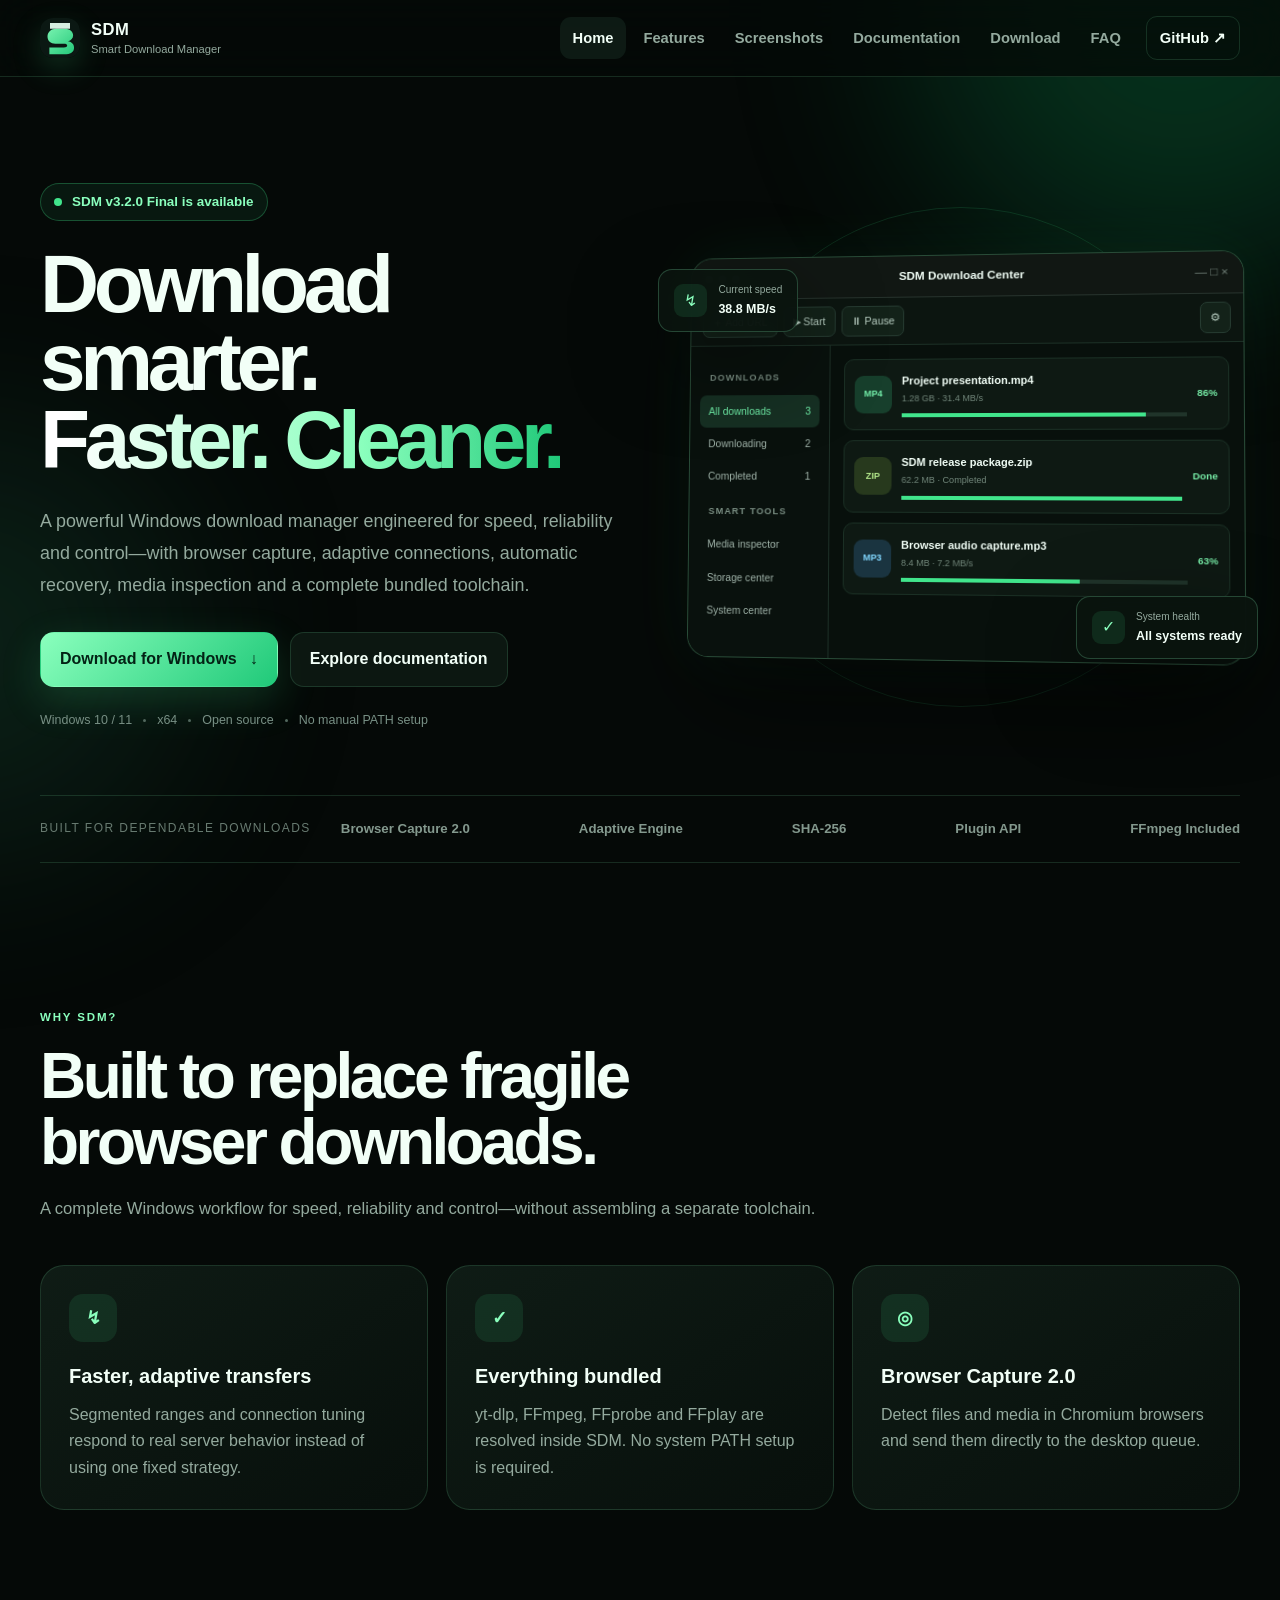
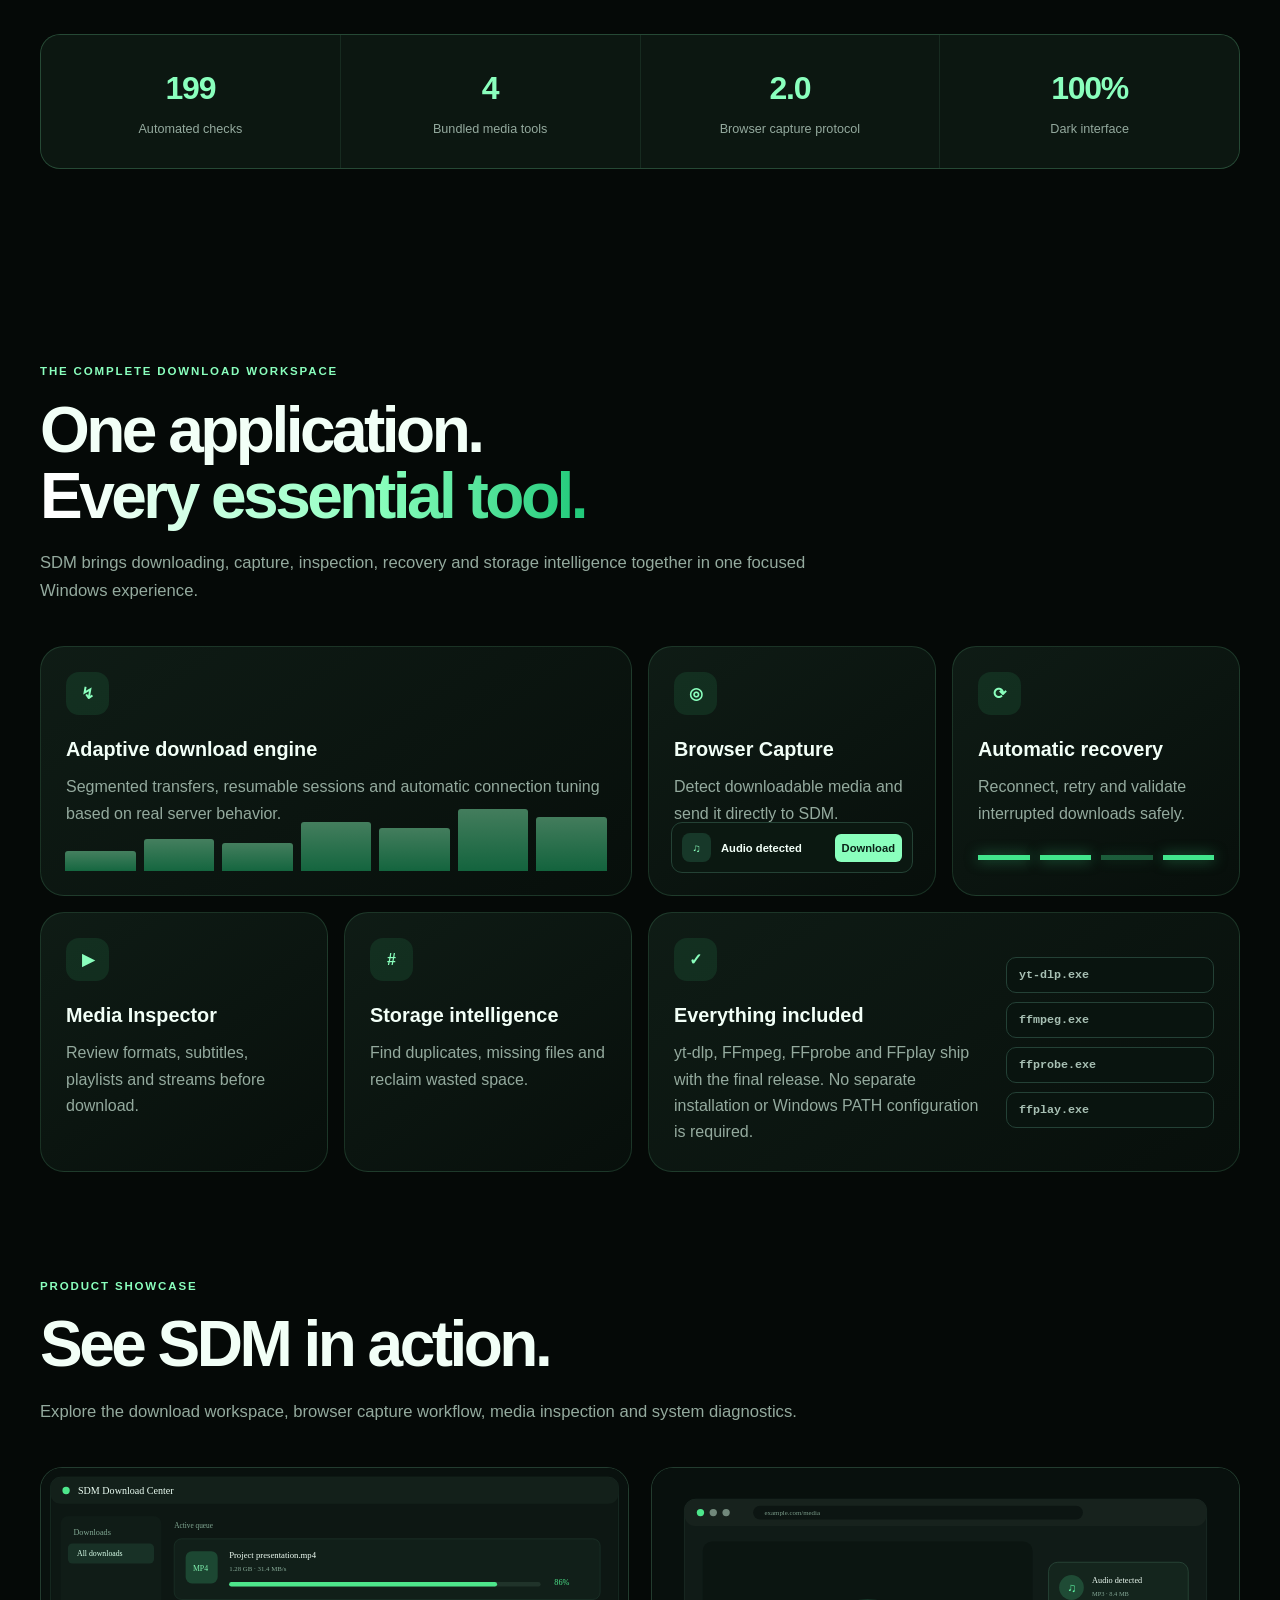
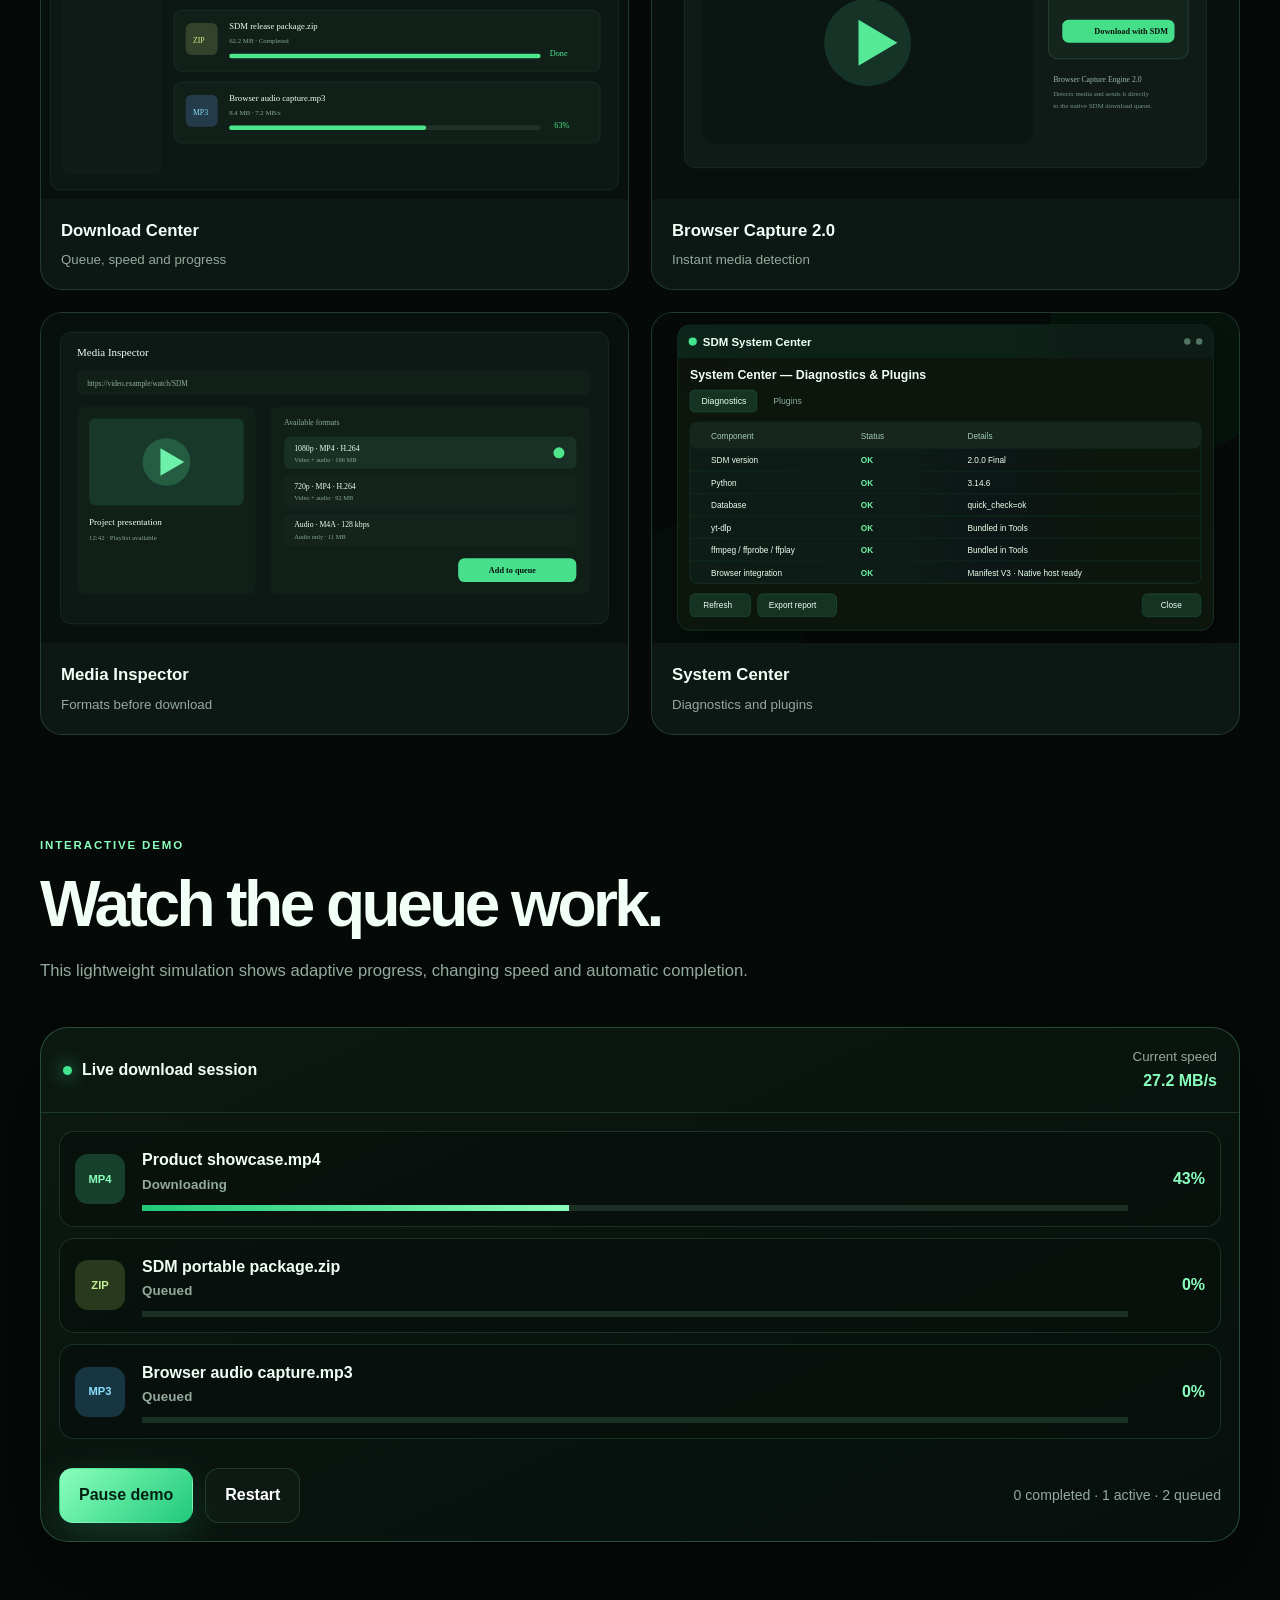
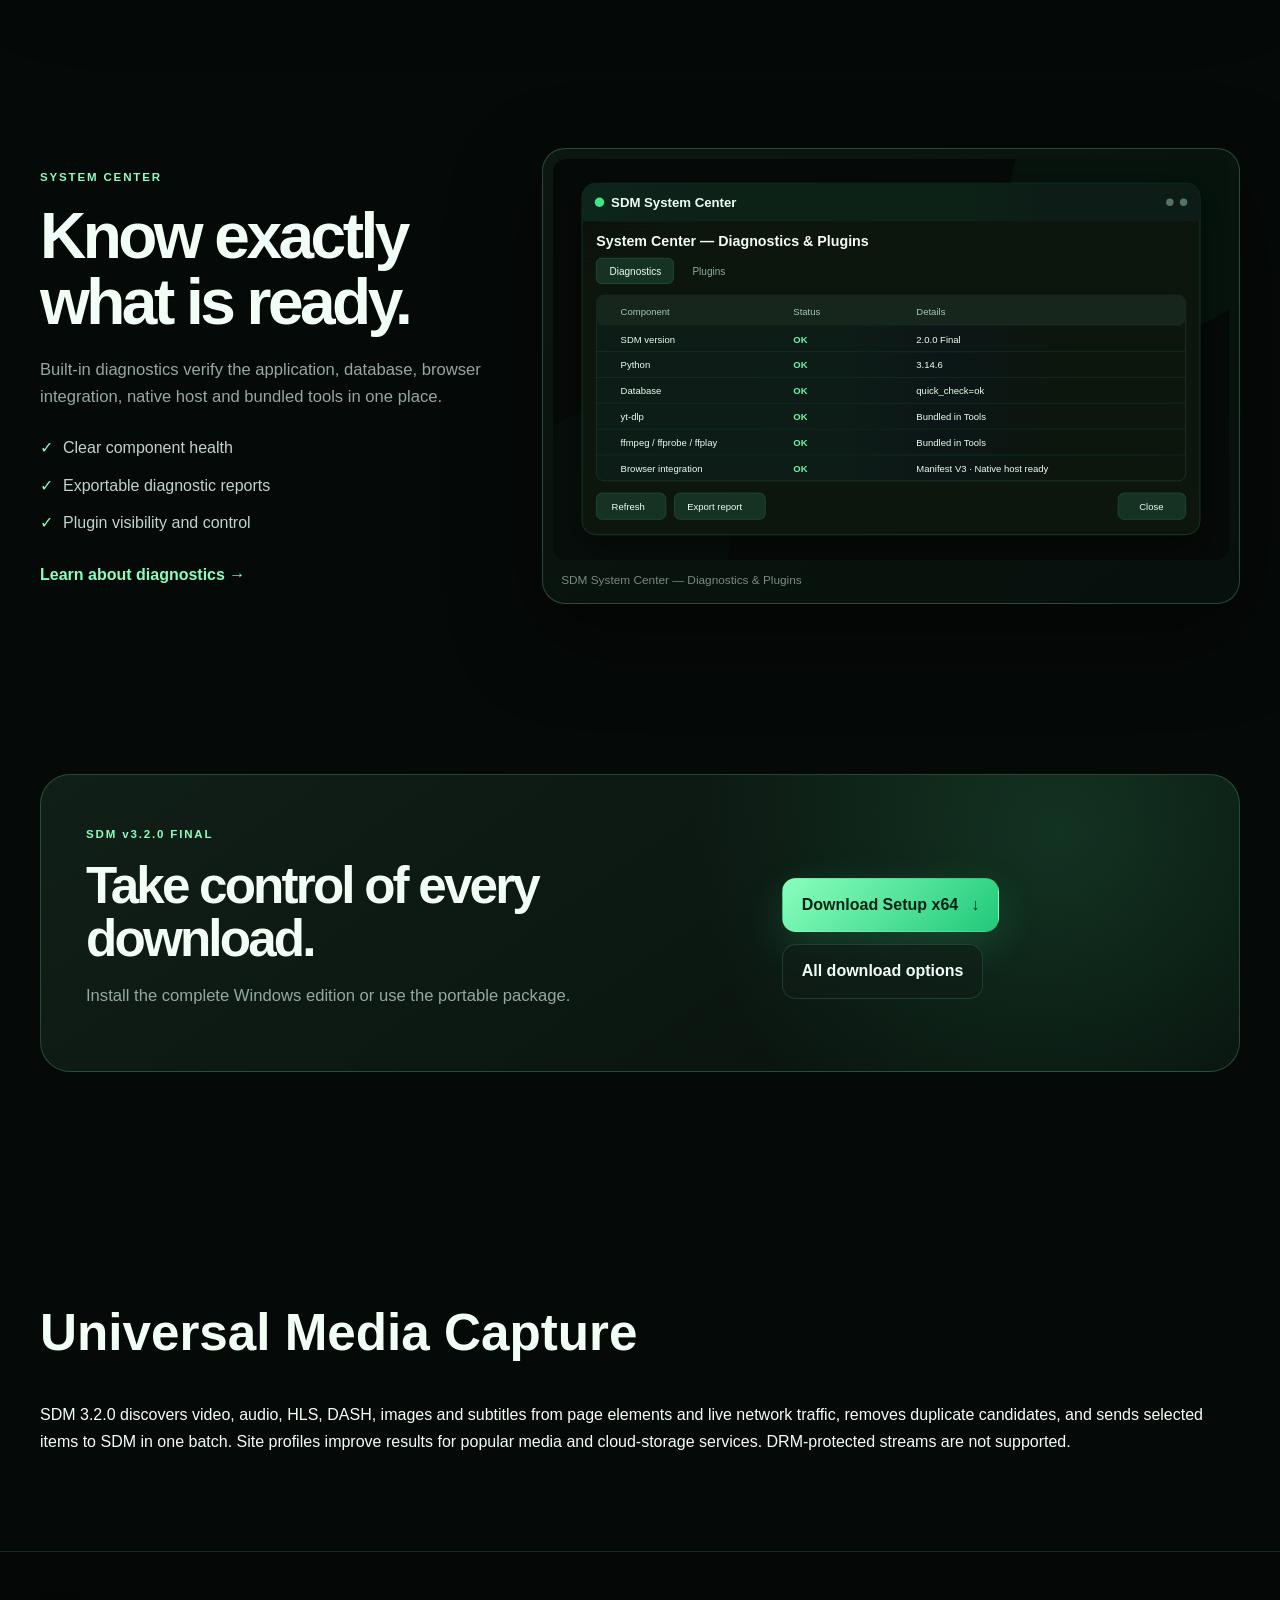
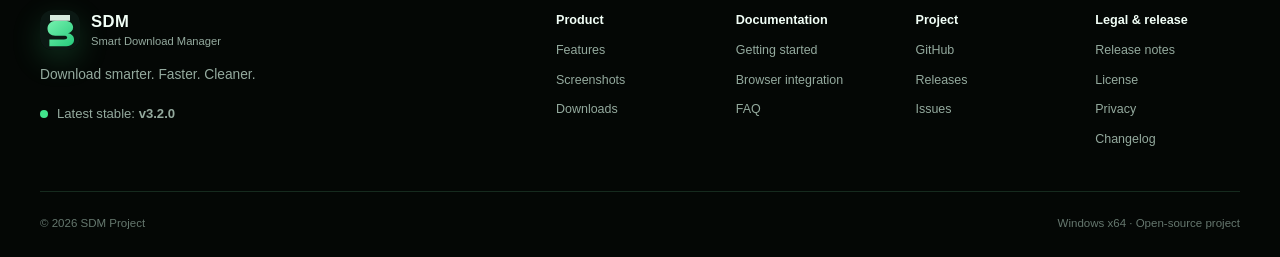
==== commit c4ea3a5e: "Initial release SDM v3.2.0" ====
--- a/docs/index.html
+++ b/docs/index.html
@@ -23,7 +23,7 @@
 <section class="hero section-shell">
 <div class="container hero-grid">
 <div class="hero-copy reveal">
-<div class="release-pill"><span class="pulse"></span> SDM v2.0.0 Final is available</div>
+<div class="release-pill"><span class="pulse"></span> SDM v3.2.0 Final is available</div>
 <h1>Download smarter.<br/><span>Faster. Cleaner.</span></h1>
 <p class="hero-lead">A powerful Windows download manager engineered for speed, reliability and control—with browser capture, adaptive connections, automatic recovery, media inspection and a complete bundled toolchain.</p>
 <div class="hero-actions">
@@ -93,10 +93,12 @@
 </div>
 </section>
 <section class="cta section-shell">
-<div class="container cta-panel reveal"><div><span class="kicker">SDM v2.0.0 FINAL</span><h2>Take control of every download.</h2><p>Install the complete Windows edition or use the portable package.</p></div><div class="cta-actions"><a class="btn btn-primary" data-release="setup" href="#">Download Setup x64 <b>↓</b></a><a class="btn btn-secondary" href="download.html">All download options</a></div></div>
+<div class="container cta-panel reveal"><div><span class="kicker">SDM v3.2.0 FINAL</span><h2>Take control of every download.</h2><p>Install the complete Windows edition or use the portable package.</p></div><div class="cta-actions"><a class="btn btn-primary" data-release="setup" href="#">Download Setup x64 <b>↓</b></a><a class="btn btn-secondary" href="download.html">All download options</a></div></div>
 </section>
+
+<section class="section"><div class="container"><h2>Universal Media Capture</h2><p>SDM 3.2.0 discovers video, audio, HLS, DASH, images and subtitles from page elements and live network traffic, removes duplicate candidates, and sends selected items to SDM in one batch. Site profiles improve results for popular media and cloud-storage services. DRM-protected streams are not supported.</p></div></section>
 </main>
-<footer class="site-footer"><div class="container footer-main"><div class="footer-brand"><a class="brand" href="index.html"><img alt="" height="40" src="assets/img/logo.svg" width="40"/><span><strong>SDM</strong><small>Smart Download Manager</small></span></a><p>Download smarter. Faster. Cleaner.</p><div class="footer-release"><span class="pulse"></span><span>Latest stable: <b data-latest-version="">v2.0.0</b></span></div></div><div class="footer-links footer-links-pro"><div><strong>Product</strong><a href="features.html">Features</a><a href="screenshots.html">Screenshots</a><a href="download.html">Downloads</a></div><div><strong>Documentation</strong><a href="docs.html">Getting started</a><a href="docs.html#browser">Browser integration</a><a href="faq.html">FAQ</a></div><div><strong>Project</strong><a data-repo="" href="#">GitHub</a><a data-releases="" href="#">Releases</a><a data-issues="" href="#">Issues</a></div><div><strong>Legal &amp; release</strong><a href="release-notes.html">Release notes</a><a href="license.html">License</a><a href="privacy.html">Privacy</a><a href="changelog.html">Changelog</a></div></div></div><div class="container footer-bottom"><span>© <span data-year=""></span> SDM Project</span><span>Windows x64 · Open-source project</span></div></footer>
+<footer class="site-footer"><div class="container footer-main"><div class="footer-brand"><a class="brand" href="index.html"><img alt="" height="40" src="assets/img/logo.svg" width="40"/><span><strong>SDM</strong><small>Smart Download Manager</small></span></a><p>Download smarter. Faster. Cleaner.</p><div class="footer-release"><span class="pulse"></span><span>Latest stable: <b data-latest-version="">v3.2.0</b></span></div></div><div class="footer-links footer-links-pro"><div><strong>Product</strong><a href="features.html">Features</a><a href="screenshots.html">Screenshots</a><a href="download.html">Downloads</a></div><div><strong>Documentation</strong><a href="docs.html">Getting started</a><a href="docs.html#browser">Browser integration</a><a href="faq.html">FAQ</a></div><div><strong>Project</strong><a data-repo="" href="#">GitHub</a><a data-releases="" href="#">Releases</a><a data-issues="" href="#">Issues</a></div><div><strong>Legal &amp; release</strong><a href="release-notes.html">Release notes</a><a href="license.html">License</a><a href="privacy.html">Privacy</a><a href="changelog.html">Changelog</a></div></div></div><div class="container footer-bottom"><span>© <span data-year=""></span> SDM Project</span><span>Windows x64 · Open-source project</span></div></footer>
 <div aria-label="Screenshot viewer" aria-modal="true" class="gallery-modal" hidden="" role="dialog">
 <button aria-label="Close screenshot" class="gallery-close" type="button">×</button>
 <button aria-label="Previous screenshot" class="gallery-nav gallery-prev" type="button">‹</button>
--- a/docs/assets/css/site.css
+++ b/docs/assets/css/site.css
@@ -12,10 +12,25 @@
 @media(max-width:560px){.shot-grid{grid-template-columns:1fr}.release-live{align-items:flex-start;flex-direction:column;gap:14px}.release-panel-top{flex-direction:column}.gallery-modal{grid-template-columns:1fr}.gallery-nav{position:absolute;bottom:20px}.gallery-prev{left:20px}.gallery-next{right:20px}}
 
 /* Phase 3 */
-.page-hero.compact{padding:150px 0 55px;background:radial-gradient(circle at 70% 10%,rgba(42,255,143,.10),transparent 35%)}.page-hero h1{font-size:clamp(3rem,8vw,6rem);line-height:.95;margin:.7rem 0 1.2rem}.page-hero p{max-width:720px;color:var(--muted);font-size:1.1rem}.shot-grid-large{grid-template-columns:repeat(2,minmax(0,1fr));gap:24px}.shot-grid-large .shot-card img{aspect-ratio:16/9;object-fit:cover}.faq-list{max-width:900px}.faq-list details{border:1px solid var(--line);background:rgba(11,24,17,.72);border-radius:16px;padding:0 22px;margin:14px 0}.faq-list summary{cursor:pointer;font-weight:750;padding:22px 0}.faq-list p{color:var(--muted);padding:0 0 22px}.timeline{max-width:900px;position:relative}.timeline:before{content:"";position:absolute;left:22px;top:0;bottom:0;width:1px;background:linear-gradient(var(--green),transparent)}.timeline article{margin-left:62px;padding:0 0 46px;position:relative}.timeline article:before{content:"";position:absolute;left:-48px;top:8px;width:13px;height:13px;border-radius:50%;background:var(--green);box-shadow:0 0 22px var(--green)}.timeline span,.roadmap-grid span{color:var(--green);font-weight:800;font-size:.8rem;text-transform:uppercase;letter-spacing:.12em}.timeline h2,.roadmap-grid h2{margin:.5rem 0}.timeline p,.roadmap-grid p{color:var(--muted)}.roadmap-grid{display:grid;grid-template-columns:repeat(3,1fr);gap:20px}.roadmap-grid article{border:1px solid var(--line);background:linear-gradient(180deg,rgba(18,39,27,.85),rgba(8,18,12,.85));border-radius:20px;padding:28px;min-height:230px}.roadmap-grid .done{box-shadow:inset 0 0 0 1px rgba(59,255,146,.15)}.footer-links-pro{grid-template-columns:repeat(4,minmax(120px,1fr))}.docs-search{width:100%;padding:14px 16px;border:1px solid var(--line);border-radius:12px;background:#08110d;color:#fff;margin:0 0 24px}.search-hidden{display:none!important}@media(max-width:820px){.shot-grid-large,.roadmap-grid{grid-template-columns:1fr}.footer-links-pro{grid-template-columns:repeat(2,1fr)}}
+.page-hero.compact{padding:150px 0 55px;background:radial-gradient(circle at 70% 10%,rgba(42,255,143,.10),transparent 35%)}.page-hero h1{font-size:clamp(3rem,8vw,6rem);line-height:.95;margin:.7rem 0 1.2rem}.page-hero p{max-width:720px;color:var(--muted);font-size:1.1rem}.shot-grid-large{grid-template-columns:repeat(2,minmax(0,1fr));gap:24px;margin-bottom: 40px;}.shot-grid-large .shot-card img{aspect-ratio:16/9;object-fit:cover}.faq-list{max-width:900px}.faq-list details{border:1px solid var(--line);background:rgba(11,24,17,.72);border-radius:16px;padding:0 22px;margin:14px 0}.faq-list summary{cursor:pointer;font-weight:750;padding:22px 0}.faq-list p{color:var(--muted);padding:0 0 22px}.timeline{max-width:900px;position:relative}.timeline:before{content:"";position:absolute;left:22px;top:0;bottom:0;width:1px;background:linear-gradient(var(--green),transparent)}.timeline article{margin-left:62px;padding:0 0 46px;position:relative}.timeline article:before{content:"";position:absolute;left:-48px;top:8px;width:13px;height:13px;border-radius:50%;background:var(--green);box-shadow:0 0 22px var(--green)}.timeline span,.roadmap-grid span{color:var(--green);font-weight:800;font-size:.8rem;text-transform:uppercase;letter-spacing:.12em}.timeline h2,.roadmap-grid h2{margin:.5rem 0}.timeline p,.roadmap-grid p{color:var(--muted)}.roadmap-grid{display:grid;grid-template-columns:repeat(3,1fr);gap:20px}.roadmap-grid article{border:1px solid var(--line);background:linear-gradient(180deg,rgba(18,39,27,.85),rgba(8,18,12,.85));border-radius:20px;padding:28px;min-height:230px}.roadmap-grid .done{box-shadow:inset 0 0 0 1px rgba(59,255,146,.15)}.footer-links-pro{grid-template-columns:repeat(4,minmax(120px,1fr))}.docs-search{width:100%;padding:14px 16px;border:1px solid var(--line);border-radius:12px;background:#08110d;color:#fff;margin:0 0 24px}.search-hidden{display:none!important}@media(max-width:820px){.shot-grid-large,.roadmap-grid{grid-template-columns:1fr}.footer-links-pro{grid-template-columns:repeat(2,1fr)}}
 
 /* Final phase */
 .why-section,.demo-section{padding:96px 0}.why-grid{display:grid;grid-template-columns:repeat(3,1fr);gap:18px}.why-card,.install-card,.included-card,.legal-card{border:1px solid var(--line);background:linear-gradient(145deg,rgba(16,30,23,.92),rgba(8,16,12,.94));border-radius:var(--radius);padding:28px}.why-card{transition:.25s}.why-card:hover{transform:translateY(-6px);border-color:rgba(138,255,189,.34);box-shadow:0 22px 60px rgba(0,0,0,.28)}.feature-icon{width:48px;height:48px;display:grid;place-items:center;border-radius:14px;background:rgba(65,229,140,.11);color:var(--green2);font-weight:900;font-size:1.15rem;margin-bottom:18px}.why-card h3{font-size:1.25rem;margin:0 0 9px}.why-card p{color:var(--muted);margin:0}.demo-shell{border:1px solid rgba(138,255,189,.24);border-radius:28px;background:linear-gradient(155deg,#0c1812,#07100c);box-shadow:var(--shadow);overflow:hidden}.demo-top{display:flex;align-items:center;justify-content:space-between;padding:18px 22px;border-bottom:1px solid var(--line)}.demo-top>div{display:flex;align-items:center;gap:10px}.demo-dot{width:9px;height:9px;border-radius:50%;background:var(--green);box-shadow:0 0 18px var(--green)}.demo-speed{display:block!important;text-align:right}.demo-speed small{display:block;color:var(--muted)}.demo-speed b{color:var(--green2)}.demo-list{padding:18px}.demo-list article{display:grid;grid-template-columns:52px 1fr 62px;gap:15px;align-items:center;padding:15px;border:1px solid var(--line);border-radius:15px;background:rgba(8,16,12,.72);margin-bottom:11px}.demo-type{width:50px;height:50px;display:grid;place-items:center;border-radius:13px;background:#16402b;color:#8affbd;font-size:.7rem;font-weight:900}.demo-type.zip{background:#29391d;color:#c2ef91}.demo-type.mp3{background:#173642;color:#8adfff}.demo-list strong,.demo-list small{display:block}.demo-list small{color:var(--muted)}.demo-list article>b{text-align:right;color:var(--green2)}.demo-progress{height:6px;background:#1b3025;margin-top:9px;overflow:hidden}.demo-progress i{display:block;width:0;height:100%;background:linear-gradient(90deg,var(--green3),var(--green2));transition:width .45s ease}.demo-actions{display:flex;align-items:center;gap:12px;padding:0 18px 18px}.demo-actions>span{margin-left:auto;color:var(--muted);font-size:.88rem}.install-grid{display:grid;grid-template-columns:1fr 1fr;gap:18px;padding-top:80px}.install-card h2,.included-card h2{font-size:2.1rem;line-height:1.1;margin:12px 0 24px}.step-list{list-style:none;padding:0;margin:0;display:grid;gap:13px}.step-list li{display:grid;grid-template-columns:42px 1fr;gap:13px;align-items:center;padding:12px;border:1px solid var(--line);border-radius:13px}.step-list li>b{width:42px;height:42px;display:grid;place-items:center;border-radius:11px;background:rgba(65,229,140,.11);color:var(--green2)}.step-list strong,.step-list small{display:block}.step-list small{color:var(--muted)}.included-list{display:grid;grid-template-columns:1fr 1fr;gap:12px}.included-list>span{padding:15px;border:1px solid var(--line);border-radius:13px;background:rgba(5,9,7,.4)}.included-list b,.included-list small{display:block}.included-list small{color:var(--muted)}.shot-tabs{display:flex;flex-wrap:wrap;gap:9px;margin-bottom:25px}.shot-tabs button{border:1px solid var(--line);background:var(--panel);color:var(--muted);padding:9px 14px;border-radius:999px;cursor:pointer;font-weight:750}.shot-tabs button.active,.shot-tabs button:hover{background:rgba(65,229,140,.12);color:var(--text);border-color:rgba(138,255,189,.3)}.shot-card.shot-hidden{display:none}.faq-list summary{display:flex;align-items:center;justify-content:space-between;gap:15px}.faq-toggle{width:28px;height:28px;border-radius:50%;background:rgba(65,229,140,.1);position:relative;flex:0 0 auto}.faq-toggle:before,.faq-toggle:after{content:"";position:absolute;background:var(--green2);left:8px;right:8px;top:13px;height:2px}.faq-toggle:after{transform:rotate(90deg);transition:.22s}.faq-list details[open] .faq-toggle:after{transform:rotate(0)}.faq-list details p{animation:faqIn .25s ease}.sidebar-title{display:block;color:var(--text);margin:0 0 10px;padding:0 14px}.docs-layout .sidebar{position:sticky;top:96px;align-self:start;max-height:calc(100vh - 120px);overflow:auto}.footer-release{display:flex;align-items:center;gap:9px;color:var(--muted);font-size:.82rem;margin-top:16px}.legal-hero{padding:105px 0 85px}.legal-content{max-width:900px}.legal-content>h1{font-size:clamp(3rem,7vw,6rem);line-height:.98;letter-spacing:-.055em;margin:18px 0}.legal-content>p{color:var(--muted);font-size:1.08rem}.legal-card{margin-top:38px}.legal-card h2{margin-top:28px}.legal-card h2:first-child{margin-top:0}.release-assets{display:flex;flex-wrap:wrap;gap:10px;margin:24px 0}.feature-grid article,.feature-card{position:relative;overflow:hidden;transition:.25s}.feature-grid article:hover,.feature-card:hover{transform:translateY(-5px);border-color:rgba(138,255,189,.3)}
 @keyframes faqIn{from{opacity:0;transform:translateY(-5px)}to{opacity:1;transform:none}}
 @media(max-width:850px){.why-grid,.install-grid{grid-template-columns:1fr}.included-list{grid-template-columns:1fr}.demo-actions{flex-wrap:wrap}.demo-actions>span{width:100%;margin-left:0}.docs-layout .sidebar{position:relative;top:auto;max-height:none}}
 @media(max-width:560px){.demo-list article{grid-template-columns:42px 1fr}.demo-type{width:42px;height:42px}.demo-list article>b{grid-column:2;text-align:left}.why-section,.demo-section{padding:65px 0}}
+
+/* Final website polish fixes */
+.download-hero{padding-bottom:88px}
+.download-hero + .section-shell{padding:0 0 92px}
+.download-hero + .section-shell + .section-shell{padding:0 0 92px}
+.download-details-section{padding:8px 0 96px}
+.download-details-section .install-grid{padding-top:0;margin-bottom:24px}
+.download-details-section .release-notes-panel{margin-top:24px}
+.package-grid,.verify-grid,.install-grid{align-items:stretch}
+.package-card,.verify-card,.requirements-card,.install-card,.included-card{height:100%}
+.system-preview .screenshot-frame{background:linear-gradient(145deg,#0b1710,#07100c);border-color:rgba(138,255,189,.24)}
+.system-preview .screenshot-frame img{background:#07100c}
+.demo-list small[data-demo-status]{font-weight:700;letter-spacing:.01em}
+.demo-list small[data-demo-status].is-paused{color:#ffd479}
+@media(max-width:850px){.download-hero{padding-bottom:58px}.download-hero + .section-shell,.download-hero + .section-shell + .section-shell,.download-details-section{padding-bottom:64px}.download-details-section .release-notes-panel{margin-top:18px}}
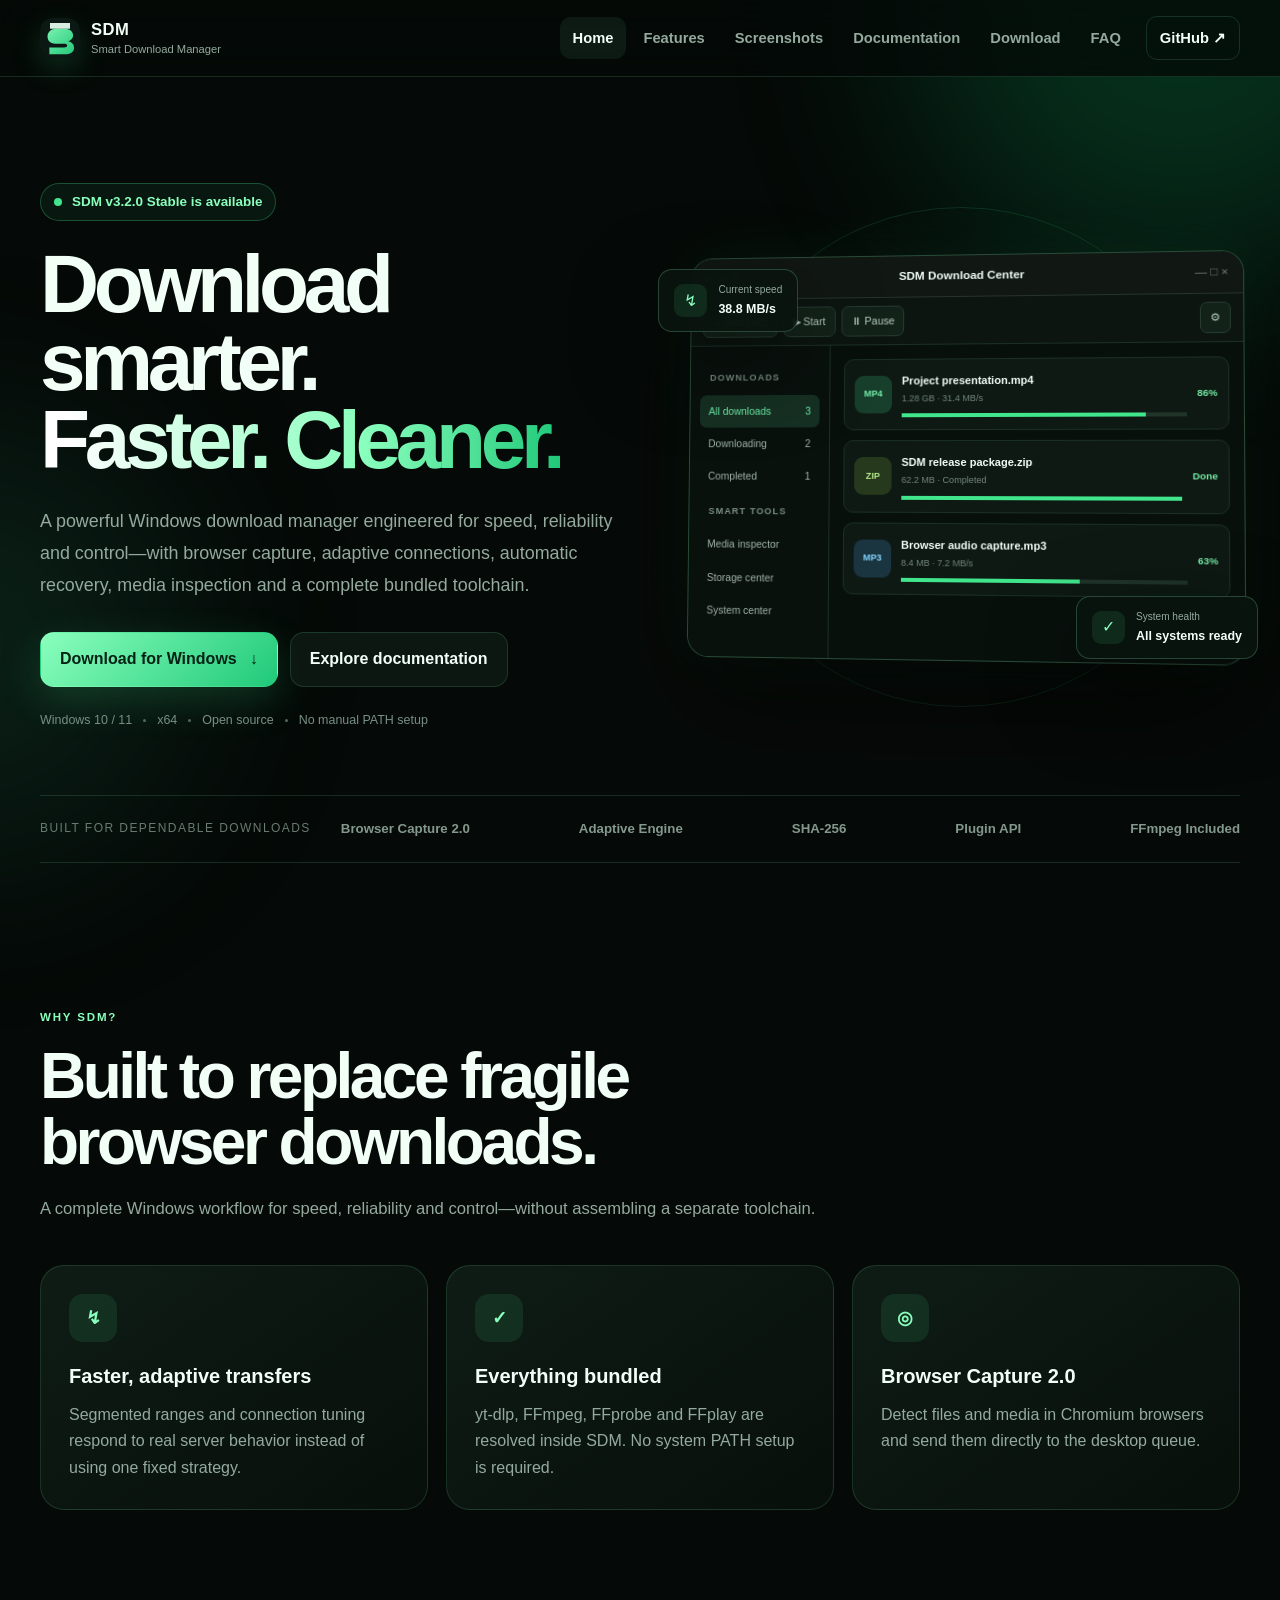
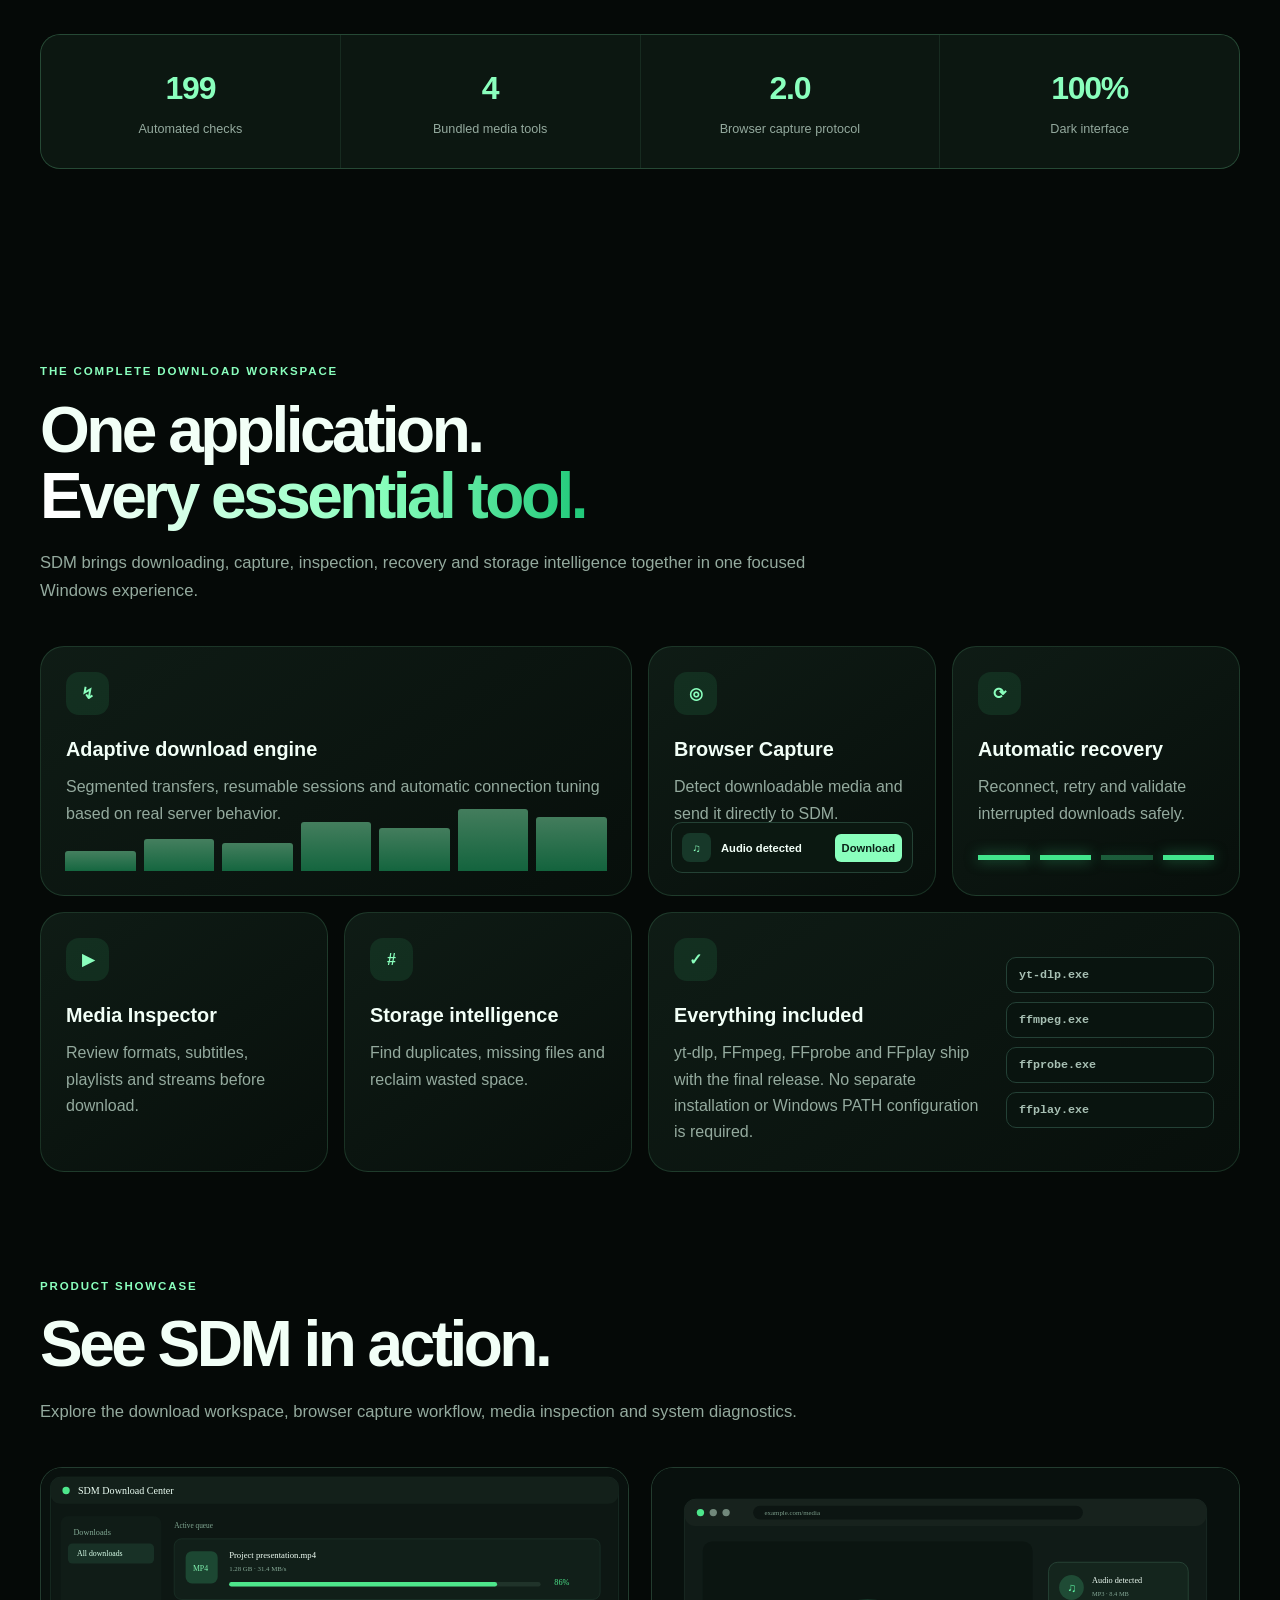
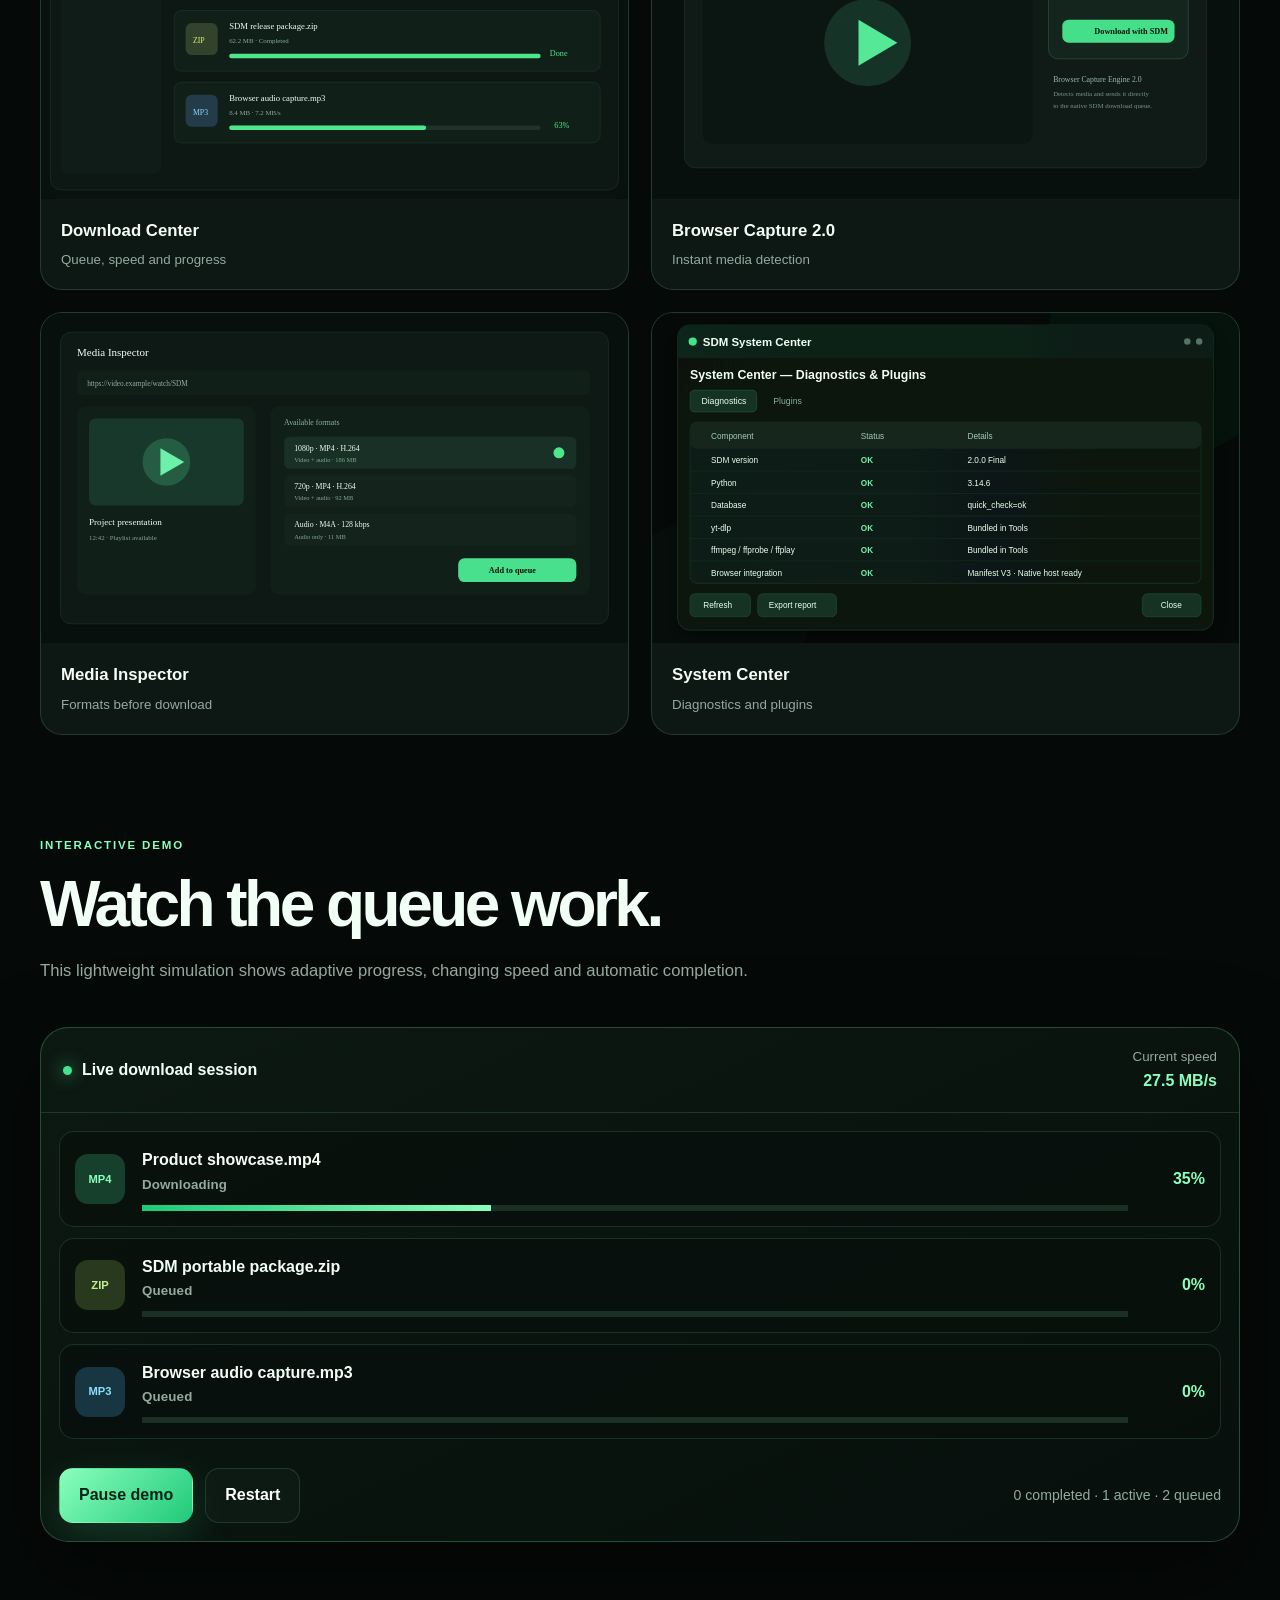
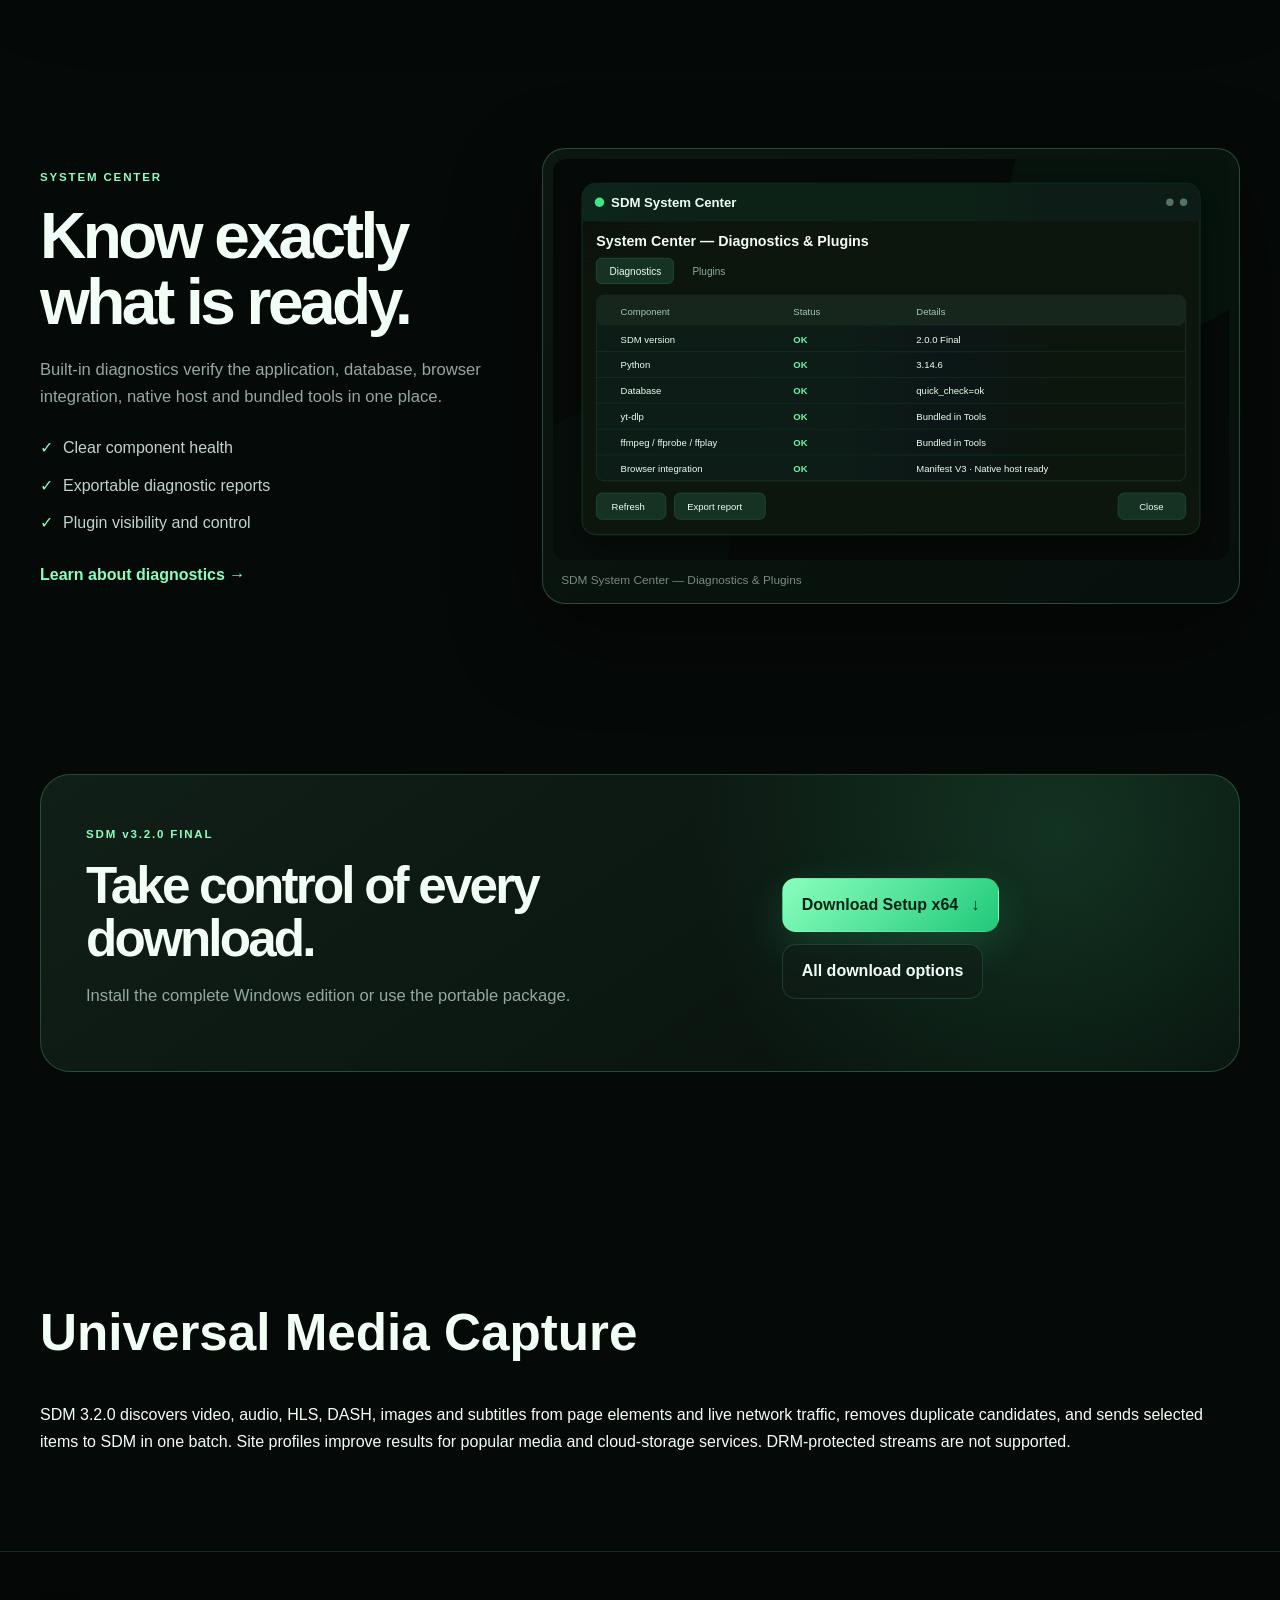
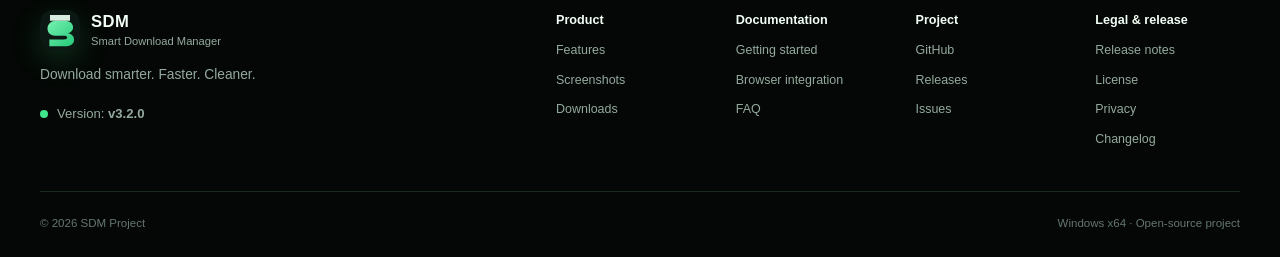
==== commit 5fb31175: "Release v3.2.0" ====
--- a/docs/index.html
+++ b/docs/index.html
@@ -23,7 +23,7 @@
 <section class="hero section-shell">
 <div class="container hero-grid">
 <div class="hero-copy reveal">
-<div class="release-pill"><span class="pulse"></span> SDM v3.2.0 Final is available</div>
+<div class="release-pill"><span class="pulse"></span> SDM v3.2.0 Stable is available</div>
 <h1>Download smarter.<br/><span>Faster. Cleaner.</span></h1>
 <p class="hero-lead">A powerful Windows download manager engineered for speed, reliability and control—with browser capture, adaptive connections, automatic recovery, media inspection and a complete bundled toolchain.</p>
 <div class="hero-actions">
@@ -98,7 +98,7 @@
 
 <section class="section"><div class="container"><h2>Universal Media Capture</h2><p>SDM 3.2.0 discovers video, audio, HLS, DASH, images and subtitles from page elements and live network traffic, removes duplicate candidates, and sends selected items to SDM in one batch. Site profiles improve results for popular media and cloud-storage services. DRM-protected streams are not supported.</p></div></section>
 </main>
-<footer class="site-footer"><div class="container footer-main"><div class="footer-brand"><a class="brand" href="index.html"><img alt="" height="40" src="assets/img/logo.svg" width="40"/><span><strong>SDM</strong><small>Smart Download Manager</small></span></a><p>Download smarter. Faster. Cleaner.</p><div class="footer-release"><span class="pulse"></span><span>Latest stable: <b data-latest-version="">v3.2.0</b></span></div></div><div class="footer-links footer-links-pro"><div><strong>Product</strong><a href="features.html">Features</a><a href="screenshots.html">Screenshots</a><a href="download.html">Downloads</a></div><div><strong>Documentation</strong><a href="docs.html">Getting started</a><a href="docs.html#browser">Browser integration</a><a href="faq.html">FAQ</a></div><div><strong>Project</strong><a data-repo="" href="#">GitHub</a><a data-releases="" href="#">Releases</a><a data-issues="" href="#">Issues</a></div><div><strong>Legal &amp; release</strong><a href="release-notes.html">Release notes</a><a href="license.html">License</a><a href="privacy.html">Privacy</a><a href="changelog.html">Changelog</a></div></div></div><div class="container footer-bottom"><span>© <span data-year=""></span> SDM Project</span><span>Windows x64 · Open-source project</span></div></footer>
+<footer class="site-footer"><div class="container footer-main"><div class="footer-brand"><a class="brand" href="index.html"><img alt="" height="40" src="assets/img/logo.svg" width="40"/><span><strong>SDM</strong><small>Smart Download Manager</small></span></a><p>Download smarter. Faster. Cleaner.</p><div class="footer-release"><span class="pulse"></span><span>Version: <b data-latest-version="">v3.2.0</b></span></div></div><div class="footer-links footer-links-pro"><div><strong>Product</strong><a href="features.html">Features</a><a href="screenshots.html">Screenshots</a><a href="download.html">Downloads</a></div><div><strong>Documentation</strong><a href="docs.html">Getting started</a><a href="docs.html#browser">Browser integration</a><a href="faq.html">FAQ</a></div><div><strong>Project</strong><a data-repo="" href="#">GitHub</a><a data-releases="" href="#">Releases</a><a data-issues="" href="#">Issues</a></div><div><strong>Legal &amp; release</strong><a href="release-notes.html">Release notes</a><a href="license.html">License</a><a href="privacy.html">Privacy</a><a href="changelog.html">Changelog</a></div></div></div><div class="container footer-bottom"><span>© <span data-year=""></span> SDM Project</span><span>Windows x64 · Open-source project</span></div></footer>
 <div aria-label="Screenshot viewer" aria-modal="true" class="gallery-modal" hidden="" role="dialog">
 <button aria-label="Close screenshot" class="gallery-close" type="button">×</button>
 <button aria-label="Previous screenshot" class="gallery-nav gallery-prev" type="button">‹</button>
